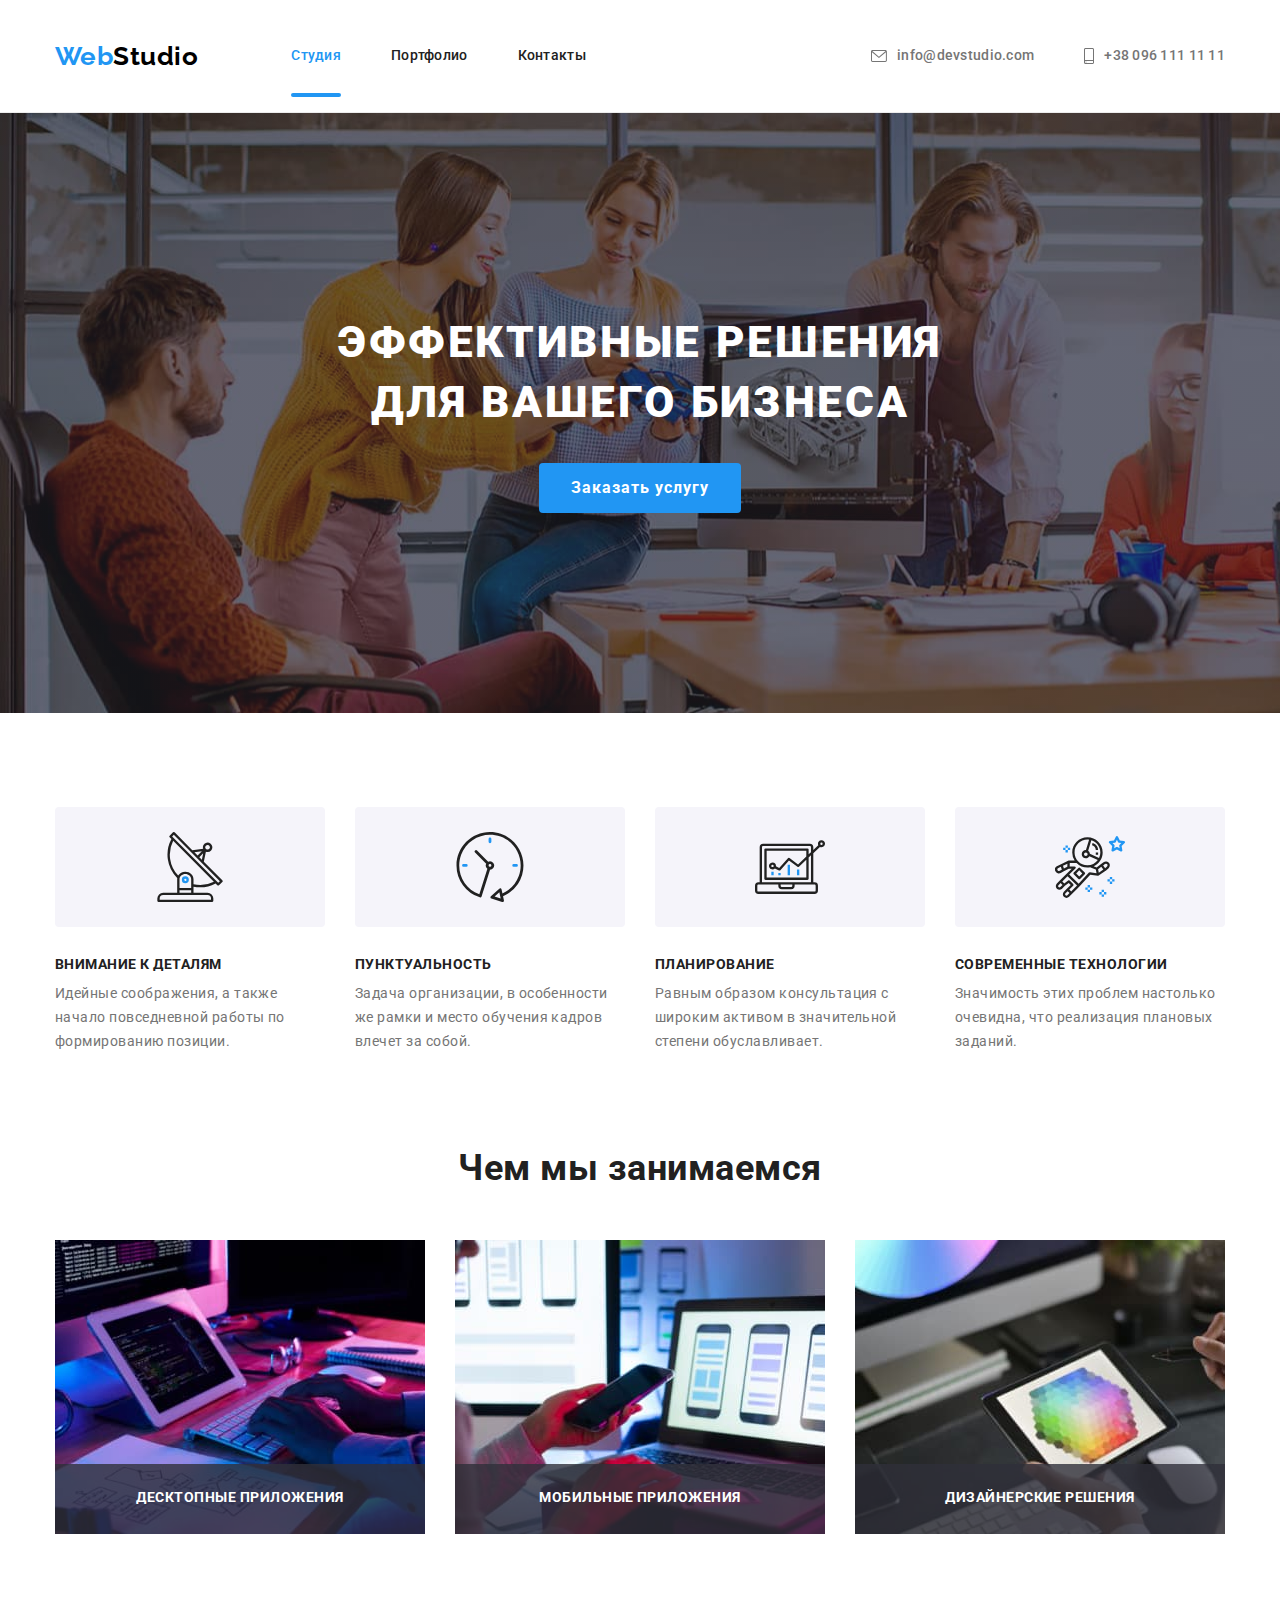
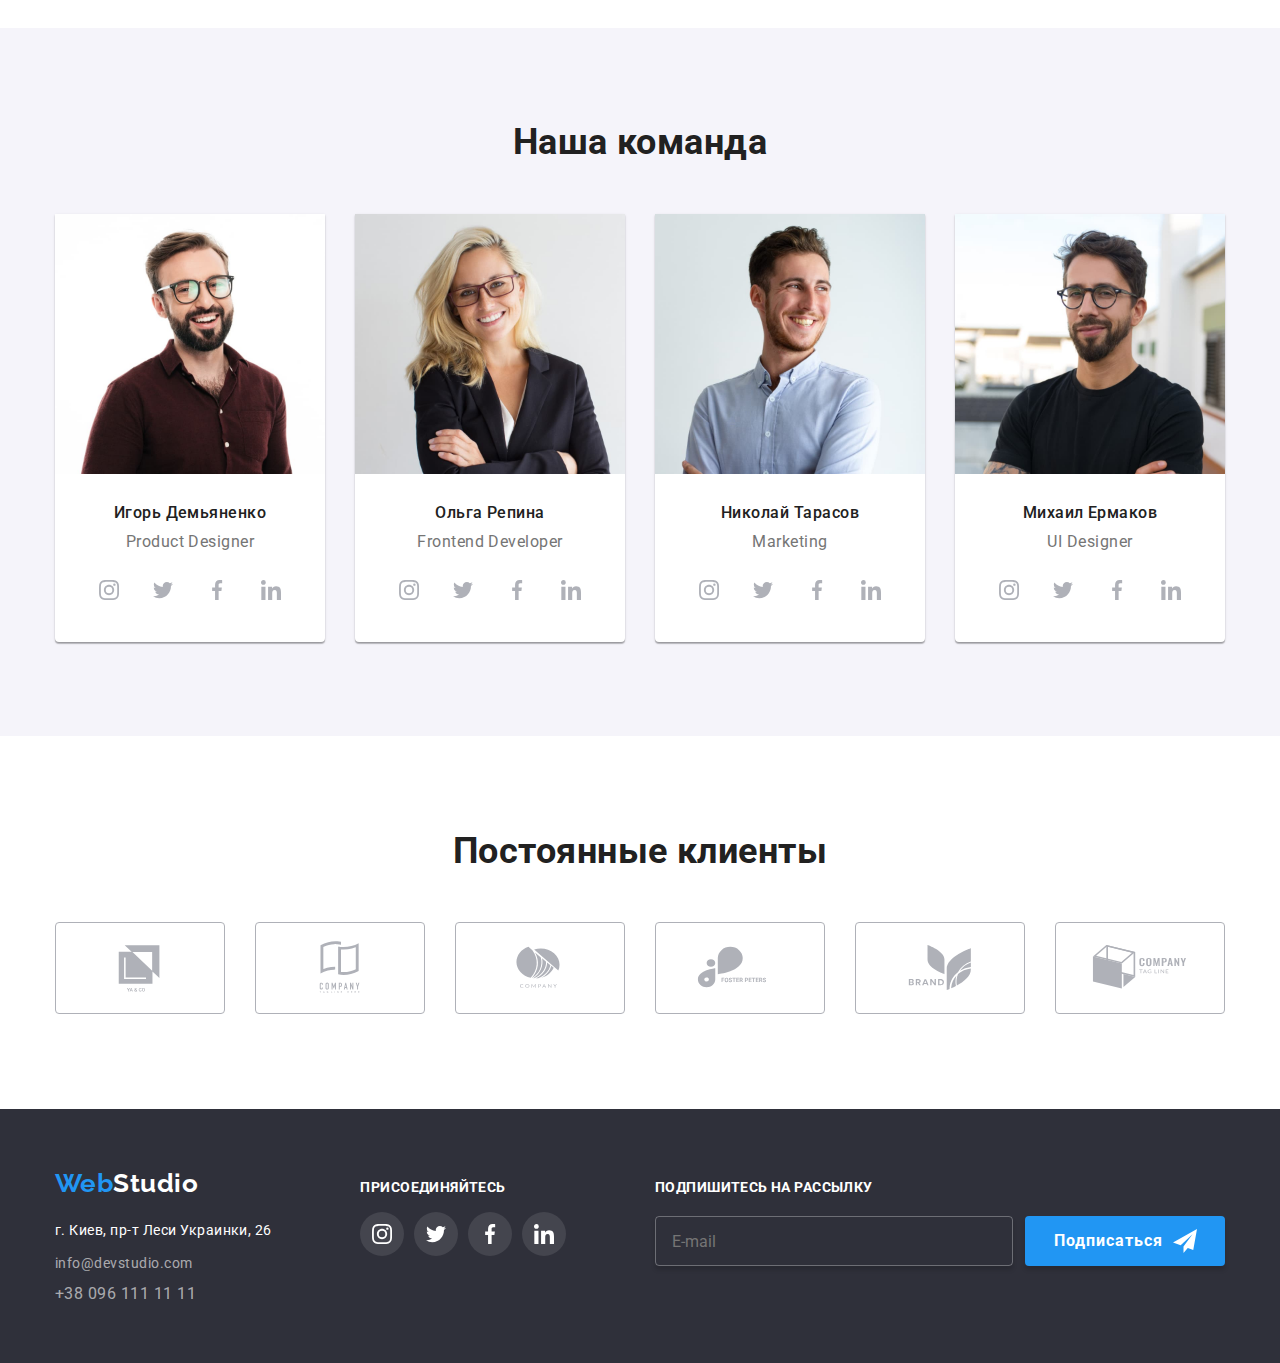
==== index.html @ c1476257 "offers and works" ====
<!DOCTYPE html>
<html lang="en">

<head>
    <meta charset="UTF-8" />
    <meta http-equiv="X-UA-Compatible" content="IE=edge" />
    <meta name="viewport" content="width=device-width, initial-scale=1.0" />
    <link rel="preconnect" href="https://fonts.googleapis.com">
    <link rel="preconnect" href="https://fonts.gstatic.com" crossorigin>
    <link href="https://fonts.googleapis.com/css2?family=Raleway:wght@700&family=Roboto:wght@400;500;700;900&display=swap"
        rel="stylesheet">
    <link rel="stylesheet" href="https://cdnjs.cloudflare.com/ajax/libs/modern-normalize/1.1.0/modern-normalize.min.css">
    <link rel="stylesheet" href="./css/styles.css">
    <title>WebStudio</title>
</head>

<body>
    <header class="header">
        <div class="container header-container">
            <nav class="header-main__navigation">
                <a href="#" class="header-logo">
                    <span class="header-logo--color">Web</span>Studio 
                </a>
                <ul class="header-list__navigation list-header__navigation">
                    <li class="header-site__navigation"> 
                        <a class="header-site__link current-header" href="#">Студия</a>
                    </li>
                    <li class="header-site__navigation">
                        <a class="header-site__link" href="./portfolio.html">Портфолио</a>
                    </li>
                    <li class="header-site__navigation">
                        <a class="header-site__link" href="#">Контакты</a>
                    </li>
                </ul>
            </nav>
                <ul class="header-site__navigation">
                    <li class="header-site__navigation">
                        <a class="header-site__link--navigation" href="mailto:info@devstudio.com">
                            <svg  class="header-site__icon"  width="16" height="12">
                                <use href="./images/svg-sprite/symbol-defs.svg#icon-envelope"></use>
                            </svg>
                            info@devstudio.com
                        </a>
                    </li>
                    <li class="header-site__navigation"> 
                        <a class="header-site__link--navigation" href="tel:+380961111111">
                            <svg class="header-site__icon--width" width="16" height="12">
                                <use href="./images/svg-sprite/symbol-defs.svg#icon-phone"></use>
                            </svg>
                            +38 096 111 11 11
                        </a>
                    </li>
                </ul>
        </div>
        <div class="backdrop is-hidden" data-modal>
            <div class="modal">
                <button class="backdrop-button" type="button" data-modal-close>
                    <svg width="18" height="18">
                        <use href="./images/svg-sprite/symbol-defs.svg#icon-close-black-18" ></use>
                    </svg>
                </button>
                <div class="backdrop-form">
                    <h2>Оставьте свои данные, мы вам перезвоним</h2>
                    <form>
                        <label class="backdrop-form__label">
                            Имя
                            <input class="backdrop-input" type="text" name="text" autofocus>
                            <svg class="backdrop-form__label--icon" width="18" height="18">
                                <use href="./images/svg-sprite/icon.svg#icon-name"></use>
                            </svg>
                        </label>  
                        <label class="backdrop-form__label">
                            Телефон
                            <input class="backdrop-input" type="tel" name="tel">
                            <svg class="backdrop-form__label--icon" width="18" height="18">
                                <use href="./images/svg-sprite/icon.svg#icon-tel"></use>
                            </svg>
                        </label>
                        <label class="backdrop-form__label">
                            Почта
                            <input class="backdrop-input" type="email" name="email">
                            <svg class="backdrop-form__label--icon" width="18" height="18">
                                <use href="./images/svg-sprite/icon.svg#icon-email"></use>
                            </svg>
                        </label>
                        <label class="backdrop-form__label">
                            Комментарий
                            <textarea class="backdrop-input__textarea" placeholder="Введите текст" rows="90"></textarea>
                        </label> 
                        <label class="backdrop-label__form">
                            <input class="backdrop-label__checkbox" type="checkbox" name="checkbox">
                            <span class="backdrop-icon__checkbox"></span>
                            Соглашаюсь с рассылкой и принимаю
                            <a class="backdrop-label__link" href="#">Условия договора</a>
                        </label>
                    </form>
                       <button class="backdrop-form__button" type="submit">Отправить</button>
                </div>
            </div>
        </div>
    </header>

    <!-- Блок герой -->
    <main>
        <section class="hero">
            <div class="container">
                <h1 class="hero-title" >Эффективные решения<br> для вашего бизнеса</h1>
                <div class="button-hero">
                    <button class="button-hero__modal" type="button" data-modal-open>Заказать услугу</button>
                </div>
            </div>
        </section>

        <!-- Наши предложения -->
        <section class="offers">
            <div class="container">
                <h2 class="visually-hidden">Наши предложения</h2> 
                <ul class="offers-list__title">
                    <li class="offers-list__navigation"> 
                        <div class="offers-icon__list">
                            <svg width="70" height="70">
                                <use href="./images/svg-sprite/symbol-defs.svg#icon-antenna-1"></use>
                            </svg>
                        </div>
                        <h3 class="offers-title__list">ВНИМАНИЕ К ДЕТАЛЯМ</h3> 
                        <p class="offers-list__text">
                            Идейные соображения, а также начало повседневной работы по
                            формированию позиции.
                        </p>
                    </li>
                    <li class="offers-list__navigation">
                        <div class="offers-icon__list">
                            <svg width="70" height="70">
                                <use href="./images/svg-sprite/symbol-defs.svg#icon-clock-1"></use>
                            </svg>
                        </div>
                        <h3 class="offers-title__list">ПУНКТУАЛЬНОСТЬ</h3>
                        <p class="offers-list__text">
                            Задача организации, в особенности же рамки и место обучения кадров
                            влечет за собой.
                        </p>
                    </li>
                    <li class="offers-list__navigation">
                        <div class="offers-icon__list">
                            <svg width="70" height="70">
                                <use href="./images/svg-sprite/symbol-defs.svg#icon-diagram-1"></use>
                            </svg>
                        </div>
                        <h3 class="offers-title__list">ПЛАНИРОВАНИЕ</h3>
                        <p class="offers-list__text">
                            Равным образом консультация с широким активом в значительной
                            степени обуславливает.
                        </p>
                    </li>
                    <li class="offers-list__navigation">
                        <div class="offers-icon__list">
                            <svg width="70" height="70">
                                <use href="./images/svg-sprite/symbol-defs.svg#icon-astronaut-1"></use>
                            </svg>
                        </div>
                        <h3 class="offers-title__list">СОВРЕМЕННЫЕ ТЕХНОЛОГИИ</h3>
                        <p class="offers-list__text">
                            Значимость этих проблем настолько очевидна, что реализация
                            плановых заданий.
                        </p>
                    </li>
                </ul>
            </div>
        </section>

        <!-- Блок нашей работы -->
        <section class="works">
            <div class="container">
                <h2 class="works-title">Чем мы занимаемся</h2>
                <ul class="list-works">
                    <li class="list-works__image">
                        <img src="./images/boxasq.jpg" width="370" alt="Рабочий процес 1" />
                        <div class="works-image__wrapper">
                            <h3 class="works-image__title">Десктопные приложения</h3>
                        </div>
                    </li>
                    <li class="list-works__image">
                        <img src="./images/boxbsq.jpg" width="370" alt="Рабочий процес 2" />
                        <div class="works-image__wrapper">
                            <h3 class="works-image__title">Мобильные приложения</h3>
                        </div>
                    </li>
                    <li class="list-works__image">
                        <img src="./images/boxcsq.jpg" width="370" alt="Рабочий процес 3" />
                        <div class="works-image__wrapper">
                            <h3 class="works-image__title">Дизайнерские решения</h3>
                        </div>
                    </li>
                </ul>
            </div>
        </section>

        <!-- Наша команда -->
        <section class="teams">
            <div class="container">
                    <h2 class="teams-title">Наша команда</h2>
                    <ul class="list-teams">
                        <li class="list-teams-border">
                            <img class="teams-img" src="./images/teamasq.jpg" width="270" alt="Команда 1" />
                            <div class="teams-np">
                                <h3 class="teams-name">Игорь Демьяненко</h3>
                                <p class="teams-person">Product Designer</p>
                                <ul class="team-icon">
                                    <li class="teams-list">
                                        <a class="teams-a" href="#">
                                            <svg class="icon" width="20" height="20">
                                                <use href="./images/svg-sprite/symbol-defs.svg#icon-instagram-2"></use>
                                            </svg>
                                        </a>
                                    </li>
                                    <li class="teams-list">
                                        <a class="teams-a" href="#">
                                            <svg class="icon" width="20" height="20">
                                                <use href="./images/svg-sprite/symbol-defs.svg#icon-twitter-1"></use>
                                            </svg>
                                        </a>
                                    </li>
                                    <li class="teams-list">
                                        <a class="teams-a" href="#">
                                            <svg class="icon" width="20" height="20">
                                                <use href="./images/svg-sprite/symbol-defs.svg#icon-facebook-1"></use>
                                            </svg>
                                        </a>
                                    </li>
                                    <li class="teams-list">
                                        <a class="teams-a" href="#">
                                            <svg class="icon" width="20" height="20">
                                                <use href="./images/svg-sprite/symbol-defs.svg#icon-linkedin-1"></use>
                                            </svg>
                                        </a>
                                    </li>
                                </ul>   
                            </div>
                        </li>
                        <li class="list-teams-border">
                            <img class="teams-img" src="./images/teambsq.jpg" width="270" alt="Команда 2" />
                            <div class="teams-np">
                                <h3 class="teams-name">Ольга Репина</h3>
                                <p class="teams-person">Frontend Developer</p>
                                <ul class="team-icon">
                                    <li class="teams-list">
                                        <a class="teams-a" href="#">
                                            <svg class="icon" width="20" height="20">
                                                <use href="./images/svg-sprite/symbol-defs.svg#icon-instagram-2"></use>
                                            </svg>
                                        </a>
                                    </li>
                                    <li class="teams-list">
                                        <a class="teams-a" href="#">
                                            <svg class="icon" width="20" height="20">
                                                <use href="./images/svg-sprite/symbol-defs.svg#icon-twitter-1"></use>
                                            </svg>
                                        </a>
                                    </li>
                                    <li class="teams-list">
                                        <a class="teams-a" href="#">
                                            <svg class="icon" width="20" height="20">
                                                <use href="./images/svg-sprite/symbol-defs.svg#icon-facebook-1"></use>
                                            </svg>
                                        </a>
                                    </li>
                                    <li class="teams-list">
                                        <a class="teams-a" href="#">
                                            <svg class="icon" width="20" height="20">
                                                <use href="./images/svg-sprite/symbol-defs.svg#icon-linkedin-1"></use>
                                            </svg>
                                        </a>
                                    </li>
                                </ul>
                            </div>
                        </li>
                        <li class="list-teams-border"> 
                            <img class="teams-img" src="./images/teamcsq.jpg" width="270" alt="Команда 3" />
                            <div class="teams-np">
                                <h3 class="teams-name">Николай Тарасов</h3>
                                <p class="teams-person">Marketing</p>
                                <ul class="team-icon">
                                    <li class="teams-list">
                                        <a class="teams-a" href="#">
                                            <svg class="icon" width="20" height="20">
                                                <use href="./images/svg-sprite/symbol-defs.svg#icon-instagram-2"></use>
                                            </svg>
                                        </a>
                                    </li>
                                    <li class="teams-list">
                                        <a class="teams-a" href="#">
                                            <svg class="icon" width="20" height="20">
                                                <use href="./images/svg-sprite/symbol-defs.svg#icon-twitter-1"></use>
                                            </svg>
                                        </a>
                                    </li>
                                    <li class="teams-list">
                                        <a class="teams-a" href="#">
                                            <svg class="icon" width="20" height="20">
                                                <use href="./images/svg-sprite/symbol-defs.svg#icon-facebook-1"></use>
                                            </svg>
                                        </a>
                                    </li>
                                    <li class="teams-list">
                                        <a class="teams-a" href="#">
                                            <svg class="icon" width="20" height="20">
                                                <use href="./images/svg-sprite/symbol-defs.svg#icon-linkedin-1"></use>
                                            </svg>
                                        </a>
                                    </li>
                                </ul>
                            </div>
                        </li>
                        <li class="list-teams-border">
                            <img class="teams-img" src="./images/teamdsq.jpg" width="270" alt="Команда 4" />
                            <div class="teams-np">
                                <h3 class="teams-name">Михаил Ермаков</h3>
                                <p class="teams-person">UI Designer</p>
                                <ul class="team-icon">
                                    <li class="teams-list">
                                        <a class="teams-a" href="#">
                                            <svg class="icon" width="20" height="20">
                                                <use href="./images/svg-sprite/symbol-defs.svg#icon-instagram-2"></use>
                                            </svg>
                                        </a>
                                    </li>
                                    <li class="teams-list">
                                        <a class="teams-a" href="#">
                                            <svg class="icon" width="20" height="20">
                                                <use href="./images/svg-sprite/symbol-defs.svg#icon-twitter-1"></use>
                                            </svg>
                                        </a>
                                    </li>
                                    <li class="teams-list">
                                        <a class="teams-a" href="#">
                                            <svg class="icon" width="20" height="20">
                                                <use href="./images/svg-sprite/symbol-defs.svg#icon-facebook-1"></use>
                                            </svg>
                                        </a>
                                    </li>
                                    <li class="teams-list">
                                        <a class="teams-a" href="#">
                                            <svg class="icon" width="20" height="20">
                                                <use href="./images/svg-sprite/symbol-defs.svg#icon-linkedin-1"></use>
                                            </svg>
                                        </a>
                                    </li>
                                </ul>
                            </div>
                        </li>
                    </ul>
            </div>
        </section>
        
        <!-- Постоянные клиенты -->
        <section class="customers">
            <div class="container">
                <h2 class="customers-title">Постоянные клиенты</h2>
                <ul class="customers-title-list">
                    <li class="customers-list">
                        <a class="customers-a" href="#">
                            <svg class="customers-list-a" width="106" height="60">
                                <use href="./images/svg-sprite/symbol-defs.svg#icon-Client-1"></use>
                            </svg>
                        </a>
                    </li>
                    <li class="customers-list">
                        <a class="customers-a" href="#">
                            <svg class="customers-list-a" width="106" height="60">
                                <use href="./images/svg-sprite/symbol-defs.svg#icon-Client-2"></use>
                            </svg>
                        </a>
                    </li>
                    <li class="customers-list">
                        <a class="customers-a" href="#">
                            <svg class="customers-list-a" width="106" height="60">
                                <use href="./images/svg-sprite/symbol-defs.svg#icon-Client-3"></use>
                            </svg>
                        </a>
                    </li>
                    <li class="customers-list">
                        <a class="customers-a" href="#">
                            <svg class="customers-list-a" width="106" height="60">
                                <use href="./images/svg-sprite/symbol-defs.svg#icon-Client-4"></use>
                            </svg>
                        </a>
                    </li>
                    <li class="customers-list">
                        <a class="customers-a" href="#">
                            <svg class="customers-list-a" width="106" height="60">
                                <use href="./images/svg-sprite/symbol-defs.svg#icon-Client-5"></use>
                            </svg>
                        </a>
                    </li>
                    <li class="customers-list">
                        <a class="customers-a" href="#">
                            <svg class="customers-list-a" width="106" height="60">
                                <use href="./images/svg-sprite/symbol-defs.svg#icon-Client-6"></use>
                            </svg>
                        </a>
                    </li>
                </ul>
            </div>
        </section>
    </main>

    <!-- Подвал -->
    <footer class="footer">
        <div class="container footer-list">
            <div>
                <a class="logo-footer" href="#">
                    <span class="footer-logo--color">Web</span><span class="logo-color-second">Studio</span>
                </a>
                <address class="footer-address">
                    <p class="footer-nav">г. Киев, пр-т Леси Украинки, 26</p>
                    <ul class="list-footer">
                        <li class="footer-nav">
                            <a class="footer-nav-i" href="mailto:info@devstudio.com">info@devstudio.com</a>
                        </li>
                        <li>
                            <a class="footer-nav-i" href="tel:+380961111111">+38 096 111 11 11</a>
                        </li>
                    </ul>
                </address>
            </div>
            <div class="footer-icon">
                <h2>присоединяйтесь</h2>
                <ul class="team-icon">
                    <li class="teams-list">
                        <a class="teams-a teams-icon" href="#">
                            <svg class="icon-svg" width="20" height="20">
                                <use href="./images/svg-sprite/symbol-defs.svg#icon-instagram-2"></use>
                            </svg>
                        </a>
                    </li>
                    <li class="teams-list">
                        <a class="teams-a teams-icon" href="#">
                            <svg class="icon-svg" width="20" height="20">
                                <use href="./images/svg-sprite/symbol-defs.svg#icon-twitter-1"></use>
                            </svg>
                        </a>
                    </li>
                    <li class="teams-list">
                        <a class="teams-a teams-icon" href="#">
                            <svg class="icon-svg" width="20" height="20">
                                <use href="./images/svg-sprite/symbol-defs.svg#icon-facebook-1"></use>
                            </svg>
                        </a>
                    </li>
                    <li class="teams-list">
                        <a class="teams-a teams-icon" href="#">
                            <svg class="icon-svg" width="20" height="20">
                                <use href="./images/svg-sprite/symbol-defs.svg#icon-linkedin-1"></use>
                            </svg>
                        </a>
                    </li>
                </ul>
            </div>
            <div class="footer-nav-mail">
                <h2>Подпишитесь на рассылку</h2>
                <div class="footer-nav-list">
                        <form class="footer-form">
                            <label for="mail"></label>
                            <input class="footer-input" type="email" name="mail-footer" id="mail" placeholder="E-mail" autocomplete="on">
                        </form>
                        <button class="footer-nav-button" type="submit">Подписаться
                            <svg class="footer-svg" width="24" height="24">
                                <use href="./images/svg-sprite/symbol-defs.svg#icon-icon-send"></use>
                            </svg>
                        </button>
                </div>
            </div>
        </div>
    </footer>
    <script src="./js/modal.js"></script>
</body>
</html>
---- css/styles.css ----
/* Цвет основного текста #212121 */
/* Вторичный цвет #757575 */

/* Белый #FFFFFF */
/* Акцент #2196F3 */

/* Вторичный цвет фона #E5E5E5 */

:root {
  --primary-white-color: #ffffff;
  --primary-text-color: #212121;
  --title-text-color: #000000;
  --class-offers-works: #e5e5e5;
  --accent-color: #2196f3;
  --section-hero: #2f303a;
  --section-teams-button: #f5f4fa;
}

body {
  background-color: var(--primary-white-color);
  color: var(--primary-text-color);
  font-family: Roboto, sans-serif;
  letter-spacing: 0.03em;
}

.container {
  margin-left: auto;
  margin-right: auto;
  width: 1200px;
  padding: 0 15px;
}

.visually-hidden {
  position: absolute;
  width: 1px;
  height: 1px;
  margin: -1px;
  border: 0;
  padding: 0;

  white-space: nowrap;
  clip-path: inset(100%);
  clip: rect(0 0 0 0);
  overflow: hidden;
}

img {
  display: block;
}

/* Header */

.backdrop {
  z-index: 888;
  position: fixed;
  top: 0;
  left: 0;
  width: 100%;
  height: 100%;
  background-color: rgba(0, 0, 0, 0.2);
  opacity: 1;
  visibility: visible;
  transition: opacity 250ms cubic-bezier(0.4, 0, 0.2, 1),
    visibility 250ms cubic-bezier(0.4, 0, 0.2, 1);
}

.backdrop-form > h2 {
  margin: 0 0 12px 0;
  font-size: 20px;
  text-align: center;
}

label {
  display: block;
}

.backdrop-form__label {
  position: relative;
  display: flex;
  flex-direction: column;
  font-size: 12px;
  line-height: 1.16;
  letter-spacing: 0.01em;
  color: #757575;
}

.backdrop-form__label--icon {
  position: absolute;
  top: 55%;
  left: 12px;
  transform: translateY(-55%);
}
.backdrop-form__label:last-child {
  margin-bottom: 20px;
}

.backdrop-input {
  width: 448px;
  height: 40px;
  border: 1px solid rgba(33, 33, 33, 0.2);
  border-radius: 4px;
  margin-top: 4px;
  margin-bottom: 10px;
  padding-left: 42px;

  transition: border 250ms cubic-bezier(0.4, 0, 0.2, 1);
}

.backdrop-input__textarea {
  resize: none;
  font-size: 14px;
  line-height: 1.14px;
  letter-spacing: 0.01em;
  color: #757575;
  padding: 12px 16px;
  border: 1px solid rgba(33, 33, 33, 0.2);
  border-radius: 4px;
  margin-top: 4px;
}

.backdrop-input:focus {
  outline: none;
  border: 1px solid var(--accent-color);
  cursor: pointer;

  transition: border 250ms cubic-bezier(0.4, 0, 0.2, 1);
}

.backdrop-input:focus + .backdrop-form__label--icon {
  fill: var(--accent-color);
}

.backdrop-input__textarea:focus {
  outline: none;
  border: 1px solid var(--accent-color);
  cursor: pointer;
}

.backdrop-form {
  display: flex;
  flex-direction: column;
  align-items: center;
}

.backdrop-label__form {
  font-size: 14px;
  line-height: 1.71;
  color: #757575;
  margin-top: 20px;
  margin-bottom: 30px;

  display: flex;
  align-items: center;
  justify-content: center;
}

.backdrop-label__link {
  margin-left: 6px;
  color: var(--accent-color);
}

.backdrop-label__checkbox {
  -webkit-appearance: none;
  -moz-appearance: none;
  appearance: none;
  position: absolute;
}

.backdrop-icon__checkbox {
  display: inline-block;
  border: 2px solid #212121;
  border-radius: 2px;
  display: inline-block;
  width: 16px;
  height: 15px;
  margin-right: 8px;

  transition: border 250ms cubic-bezier(0.4, 0, 0.2, 1);
}

.backdrop-label__checkbox:checked + .backdrop-icon__checkbox {
  background-color: var(--accent-color);
  background-image: url("../images/svg-sprite/icon-check.svg");
  background-size: contain;
  border-color: var(--accent-color);
  background-origin: border-box;
}

.backdrop-form__button {
  width: 200px;
  height: 50px;
  background-color: #2196f3;
  border-radius: 4px;
  border: none;
  color: var(--primary-white-color);
  margin-bottom: 40px;
  padding: 10px 55px;
  cursor: pointer;
}

.backdrop-form__button:hover,
.backdrop-form__button:focus {
  background-color: #188ce8;
  outline: none;
}

.backdrop.is-hidden {
  visibility: hidden;
  opacity: 0;
  pointer-events: none;
}

.backdrop.is-hidden .modal {
  transform: translate(-50%, -50%) scale(0.9);
}

.modal {
  position: absolute;
  top: 50%;
  left: 50%;

  padding: 40px 40px 0 40px;
  background-color: #ffffff;

  box-shadow: 0px 1px 3px rgba(0, 0, 0, 0.12), 0px 1px 1px rgba(0, 0, 0, 0.14),
    0px 2px 1px rgba(0, 0, 0, 0.2);
  border-radius: 4px;

  transform: translate(-50%, -50%) scale(1);
  transition: transform 250ms cubic-bezier(0.4, 0, 0.2, 1);
}

.backdrop-button {
  position: absolute;
  top: 0;
  right: 0;
  margin: 8px 8px 0 0;
  padding: 6px;
  border: 1px solid rgba(0, 0, 0, 0.1);
  border-radius: 50%;
  background-color: var(--primary-white-color);
  display: flex;
  justify-content: center;
  align-items: center;
  cursor: pointer;
  width: 30px;
  height: 30px;
}

.backdrop-button:hover {
  fill: var(--accent-color);
}

.header,
.header-portfolio {
  border-bottom-width: 1px;
  border-bottom-style: solid;
  border-bottom-color: #ececec;
}

/* Logo */
.header-logo {
  color: var(--title-text-color);
  font-family: Raleway, sans-serif;
  text-decoration: none;

  font-weight: 700;
  font-size: 26px;
  line-height: 1.19;
  display: flex;
}

.header-logo--color,
.footer-logo--color {
  color: var(--accent-color);
  font-size: 26px;
}

.header-site__navigation {
  position: relative;
  margin-right: 50px;
}

.header-site__navigation:last-child {
  margin-right: 0;
}

.header-main__navigation {
  display: flex;
  align-items: center;
}

.header-site__navigation {
  color: var(--title-text-color);

  font-weight: 500;
  font-size: 14px;
  line-height: 1.14;
  letter-spacing: 0.02em;

  list-style: none;
  padding: 0;
  margin-top: 0;
  margin-bottom: 0;
}

.header-site__navigation .header-site__link:hover,
.header-site__navigation .header-site__link:focus,
.header-site__navigation .header-site__link.current-header {
  color: var(--accent-color);
}

.header-site__link {
  transition: color 250ms cubic-bezier(0.4, 0, 0.2, 1);
}
.header-site__link--navigation {
  transition: color 250ms cubic-bezier(0.4, 0, 0.2, 1);
}

.current-header::after {
  content: "";
  position: absolute;
  display: block;
  width: 100%;
  height: 4px;
  background-color: var(--accent-color);
  left: 0;
  bottom: 0;
  border-radius: 2px;
  bottom: -1px;
}

.header-site__link {
  text-decoration: none;
  color: var(--primary-text-color);

  display: block;
  padding-top: 32px;
  padding-bottom: 32px;
}

.header-site__navigation a:hover,
.header-site__navigation a:focus {
  color: var(--accent-color);
}

.header-site__navigation .header-site__link--navigation {
  text-decoration: none;
  color: #757575;
}

.header-site__navigation .list-header__navigation {
  list-style: none;
  padding-top: 50px;
  padding-bottom: 94px;
}

.button-hero__modal {
  margin-top: 0px;

  min-width: 200px;
  box-sizing: border-box;
  padding: 10px 32px;
  border-radius: 4px;
  text-align: center;

  background-color: #2196f3;
  color: #ffffff;
  cursor: pointer;

  font-weight: 700;
  font-size: 16px;
  line-height: 1.87;
  letter-spacing: 0.06em;

  border: none;

  transition: background-color 250ms cubic-bezier(0.4, 0, 0.2, 1);
}

.button-hero__modal:hover,
.button-hero__modal:focus {
  background-color: #188ce8;
}

/* .button {
  transition: background-color 250ms cubic-bezier(0.4, 0, 0.2, 1);
} */

.button-portfolio-first {
  min-width: 73px;
  padding: 6px 22px;
  border-radius: 4px;
  text-align: center;

  background-color: var(--accent-color);
  color: var(--primary-white-color);
  cursor: pointer;
  letter-spacing: 0.03em;

  border: none;
  box-shadow: 0px 1px 1px rgba(0, 0, 0, 0.12), 0px 4px 4px rgba(0, 0, 0, 0.06),
    1px 4px 6px rgba(0, 0, 0, 0.16);
}
.button-portfolio {
  min-width: 128px;
  padding: 6px 22px;
  border-radius: 4px;
  text-align: center;

  background-color: var(--section-teams-button);
  cursor: pointer;
  letter-spacing: 0.03em;

  border: none;
}

.button-portfolio:hover,
.button-portfolio:focus {
  background-color: var(--accent-color);
  color: #ffffff;
  box-shadow: 0px 1px 1px rgba(0, 0, 0, 0.12), 0px 4px 4px rgba(0, 0, 0, 0.06),
    1px 4px 6px rgba(0, 0, 0, 0.16);
}

.hero {
  padding-top: 200px;
  padding-bottom: 200px;

  background-color: var(--section-hero);
  color: var(--primary-white-color);
  text-align: center;
}

.hero {
  max-width: 1600px;
  margin-right: auto;
  margin-left: auto;
  background-size: cover;
  background-image: linear-gradient(
      to right,
      rgba(47, 48, 58, 0.4),
      rgba(47, 48, 58, 0.4)
    ),
    url("../images/hero-img.jpg");
}

.hero-title {
  margin-top: 0px;
  margin-bottom: 30px;

  font-weight: 900;
  font-size: 44px;
  line-height: 1.36;
  letter-spacing: 0.06em;
  text-transform: uppercase;
}

.hero > h1 {
  color: var(--primary-white-color);
}

/* Наши предложения */

.offers-title__list {
  font-weight: 700;
  font-size: 14px;
  line-height: 1.14;
  text-transform: uppercase;
  margin-top: 0;
  margin-bottom: 0;
}

.offers-list__text {
  margin-top: 10px;
  margin-bottom: 0px;

  color: #757575;

  font-weight: 400;
  font-size: 14px;
  line-height: 1.71;
}

.offers-list__navigation {
  margin-right: 30px;
  width: 270px;
}

.offers-list__navigation:last-child {
  margin-right: 0;
}

.offers-icon__list {
  display: flex;
  justify-content: center;
  align-items: center;
  background-color: #f5f4fa;
  height: 120px;
  border-radius: 4px;
  margin-bottom: 30px;
}

.offers-list__title {
  display: flex;
  align-items: center;
  margin: 0;
  padding: 0;
  list-style: none;
}
.offers {
  margin-bottom: 0;
  padding: 94px 0;
}

.offers,
.works {
  background-color: var(--primary-white-color);
}

/* Блок нашей работы */

.works {
  margin-top: 0;
  padding-bottom: 94px;
}

.works-title {
  margin-bottom: 50px;

  margin-top: 0;

  font-weight: 700;
  font-size: 36px;
  line-height: 1.16;
  text-align: center;
}

/* Наша команда */

.teams-title,
.customers-title {
  margin-top: 0px;

  margin-bottom: 50px;

  font-weight: 700;
  font-size: 36px;
  line-height: 1.16;
  text-align: center;
}

.teams {
  margin-top: 0px;
  margin-bottom: 1px;
  background-color: var(--section-teams-button);

  padding-top: 94px;
  padding-bottom: 94px;
}

.teams-name {
  font-weight: 500;
  font-size: 16px;
  line-height: 1.18;
  margin-top: 0;
  margin-bottom: 10px;
}
.teams-name,
.teams-person {
  text-align: center;
}

.teams-person {
  margin-top: 0;
  margin-bottom: 0;

  color: #757575;

  font-weight: 400;
  font-size: 16px;
  line-height: 1.18;
}

.offers > h2,
.works > h2,
.teams > h2 {
  font-weight: 700;
  font-size: 36px;
  line-height: 1.16;
  text-align: center;
}

/* Customers */

.customers {
  margin-top: 0px;
  margin-bottom: 1px;
  padding-top: 94px;
  padding-bottom: 94px;
}

.customers-title-list {
  display: flex;
  align-items: center;
  list-style: none;

  margin: 0;
  padding: 0;
}

.customers-list {
  margin: 0 30px 0 0;
  width: 170px;
  height: 92px;
}

.customers-a {
  border: 1px solid #afb1b8;
  border-radius: 4px;
}

.customers-a:hover,
.customers-a:focus {
  border: 1px solid var(--accent-color);
}

.customers-a:hover,
.customers-a:focus,
.customers-list-a:hover,
.customers-list-a:focus {
  fill: var(--accent-color);
}

.customers-list:last-child {
  margin-right: 0;
}

.customers-list-div {
  margin: 0;
  padding: 0;
}

.customers-list-img {
  margin: 0;
}

/* Футер */

.footer {
  background-color: var(--section-hero);
  padding-top: 60px;
  padding-bottom: 60px;
}

.footer-address {
  margin-top: 20px;
}

.footer-nav {
  margin: 0 0 9px 0;

  color: var(--primary-white-color);

  font-style: normal;
  font-weight: 400;
  font-size: 14px;
  line-height: 1.71;
}

.footer-nav-i {
  display: inline-block;

  color: rgba(255, 255, 255, 0.6);
  text-decoration: none;

  font-style: normal;
}
.list-works,
.list-teams {
  list-style: none;
  padding: 0;
  margin: 0;

  display: flex;
}

.list-works__image,
.list-teams-border {
  margin-right: 30px;
}

.list-works__image:last-child {
  margin-right: 0;
}

.list-works__image {
  position: relative;
}

.works-image__wrapper {
  position: absolute;
  width: 100%;
  height: 70px;
  bottom: 0;
  background-color: rgba(47, 48, 58, 0.8);
}
.works-image__title {
  color: var(--primary-white-color);
  font-weight: 700;
  font-size: 14px;
  line-height: 0.87;
  text-align: center;
  text-transform: uppercase;
  margin: 0;
  padding: 27px 0;
}

.list-teams-border {
  background-color: #ffffff;
  width: 270px;

  box-shadow: 0px 1px 3px rgba(0, 0, 0, 0.12), 0px 1px 1px rgba(0, 0, 0, 0.14),
    0px 2px 1px rgba(0, 0, 0, 0.2);
  border-radius: 0px 0px 4px 4px;
}

.list-teams-border:last-child {
  margin-right: 0;
}

.teams-np {
  padding: 30px 10px;
}

.list-footer {
  list-style: none;
  padding-left: 0;
  margin: 0;
}

.logo-footer {
  display: flex;
  align-items: center;

  font-family: Raleway, sans-serif;
  font-weight: 700;
  text-decoration: none;
}

.logo-color-second {
  color: #ffffff;
  font-size: 26px;
}

.list-header__navigation .footer-nav {
  color: rgba(255, 255, 255, 0.6);
}

.list-buttom {
  margin-right: 8px;
}
.list-buttom:last-child {
  margin-right: 0;
}

.button-portfolio {
  transition: background-color 250ms cubic-bezier(0.4, 0, 0.2, 1),
    color 250ms cubic-bezier(0.4, 0, 0.2, 1),
    box-shadow 250ms cubic-bezier(0.4, 0, 0.2, 1);
}

/* Страница portfolio */

.list-project {
  margin: 0;

  color: #757575;

  font-weight: 400;
  font-size: 16px;
  line-height: 1.87;
}

.header-site__navigation {
  display: flex;
  align-items: center;

  text-decoration: none;
  margin-left: auto;
}

.header-site__link--navigation {
  display: flex;
  align-items: center;
}

.list-link-hp {
  padding: 20px 24px 17px;

  border-right: 1px solid #eeeeee;
  border-bottom: 1px solid #eeeeee;
  border-left: 1px solid #eeeeee;
}

.list-name {
  margin: 0 0 4px 0;
  color: #4e4c4c;
}

.list-header__navigation {
  display: flex;
  justify-content: center;

  list-style: none;
  padding-left: 0;
  margin-left: 93px;
}

.list-hero {
  display: flex;
  justify-content: center;

  list-style: none;
  padding-left: 0;
  margin: 0 0 50px 0;
}

.header,
.header-portfolio,
.header-container {
  display: flex;
}

.list-link-img {
  display: block;
}

.ist-link-hp {
  padding: 20px 0;
}

.hero-portfolio {
  padding-top: 94px;
  padding-bottom: 94px;
}

.list-header__navigation.link-li {
  display: flex;
  flex-wrap: wrap;
  margin: 0;
}

.list-link {
  display: inline-block;
  text-decoration: none;
  transition: box-shadow 250ms cubic-bezier(0.4, 0, 0.2, 1);
}

.product-link {
  position: relative;
  overflow: hidden;
}

.list-link-div {
  position: absolute;
  top: 0;
  left: 0;
  width: 100%;
  height: 100%;
  background-color: rgba(33, 150, 243, 0.9);
  padding: 63px 24px;
  transition: transform 250ms cubic-bezier(0.4, 0, 0.2, 1);
  transform: translateY(100%);
}

.list-link:hover .list-link-div {
  transform: translateY(0);
}

.product-paragraph {
  font-size: 18px;
  line-height: 1.55;
  letter-spacing: 0.03em;
  color: var(--primary-white-color);
}

.list-link-li {
  margin-right: 30px;
  margin-bottom: 30px;
  width: 370px;
  background-color: var(--primary-white-color);
}

.list-link:hover,
.list-link:focus {
  box-shadow: 0px 1px 1px rgba(0, 0, 0, 0.12), 0px 4px 4px rgba(0, 0, 0, 0.06),
    1px 4px 6px rgba(0, 0, 0, 0.16);
}

.list-link:hover,
.list-link:focus {
  border-right: 0;
  border-bottom: 0;
  border-left: 0;
}

.list-link-li:nth-child(3n) {
  margin-right: 0;
}

.list-link-li:nth-last-child(-n + 3) {
  margin-bottom: 0;
}

.header-site__icon {
  width: 16px;
  height: 12px;
  margin-right: 10px;
  fill: currentColor;
}

.header-site__icon--width {
  width: 10px;
  height: 16px;
  margin-right: 10px;
  fill: currentColor;
}

.header-site__link--navigation:hover,
.header-site__link--navigation:focus {
  fill: var(--accent-color);
}

.teams-a {
  width: 44px;
  height: 44px;
  border-radius: 50%;
  display: flex;
  justify-content: center;
  align-items: center;
  fill: #afb1b8;
}

.teams-a:hover,
.teams-a:focus {
  background-color: var(--accent-color);
  fill: var(--primary-white-color);
}

.teams-a {
  transition: background-color 250ms cubic-bezier(0.4, 0, 0.2, 1);
}

.icon {
  transition: fill 250ms cubic-bezier(0.4, 0, 0.2, 1);
}

.teams-list {
  margin-right: 10px;
}

.teams-list:last-child {
  margin-right: 0;
}

.team-icon {
  display: flex;
  justify-content: center;
  align-items: center;
  list-style: none;
  margin: 16px 0 0 0;
  padding: 0;
}

.customers-a {
  width: 100%;
  height: 100%;
  display: flex;
  justify-content: center;
  align-items: center;
}

.customers-list-a {
  transition: fill 250ms cubic-bezier(0.4, 0, 0.2, 1);
}

.customers-a {
  transition: border 250ms cubic-bezier(0.4, 0, 0.2, 1);
}

.customers-a {
  fill: #afb1b8;
}

.footer-list {
  display: flex;
  align-items: baseline;
  flex-direction: row;
  justify-content: space-between;
}

.footer-icon > h2 {
  font-weight: 700;
  font-size: 14px;
  line-height: 1.14;
  letter-spacing: 0.03em;
  margin: 0;
  padding: 0;
  text-transform: uppercase;
  color: var(--primary-white-color);
}

.teams-icon {
  background-color: rgba(255, 255, 255, 0.1);
}

.icon-svg {
  fill: var(--primary-white-color);
}

.footer-nav-mail > h2 {
  font-weight: 700;
  font-size: 14px;
  line-height: 1.14;
  letter-spacing: 0.03em;
  margin: 0;
  padding: 0;
  text-transform: uppercase;
  color: var(--primary-white-color);
}

.footer-nav-list {
  display: flex;
  justify-content: center;
  list-style: none;
  margin: 20px 0 0 0;
  padding: 0;
}

.footer-form {
  margin-right: 12px;
}

.footer-input {
  border: 1px solid rgba(255, 255, 255, 0.3);
  box-shadow: 0px 4px 4px rgba(0, 0, 0, 0.15);
  border-radius: 4px;

  font-size: 16px;
  line-height: 1.25;

  color: rgba(255, 255, 255, 0.6);
  background-color: inherit;

  padding: 15px 0 13px 16px;

  width: 358px;
  outline: none;
}

.footer-nav-button {
  background-color: var(--accent-color);
  box-shadow: 0px 4px 4px rgba(0, 0, 0, 0.15);
  border-radius: 4px;
  border: none;
  color: var(--primary-white-color);

  padding: 0 0 0 29px;
  cursor: pointer;
  font-weight: 700;
  font-size: 16px;
  line-height: 1.87;
  letter-spacing: 0.06em;

  display: flex;
  align-items: center;

  width: 200px;
}

.footer-nav-button:hover,
.footer-nav-button:focus {
  background-color: #188ce8;
}

.footer-svg {
  fill: var(--primary-white-color);
  margin: 13px 28px 13px 10px;
}
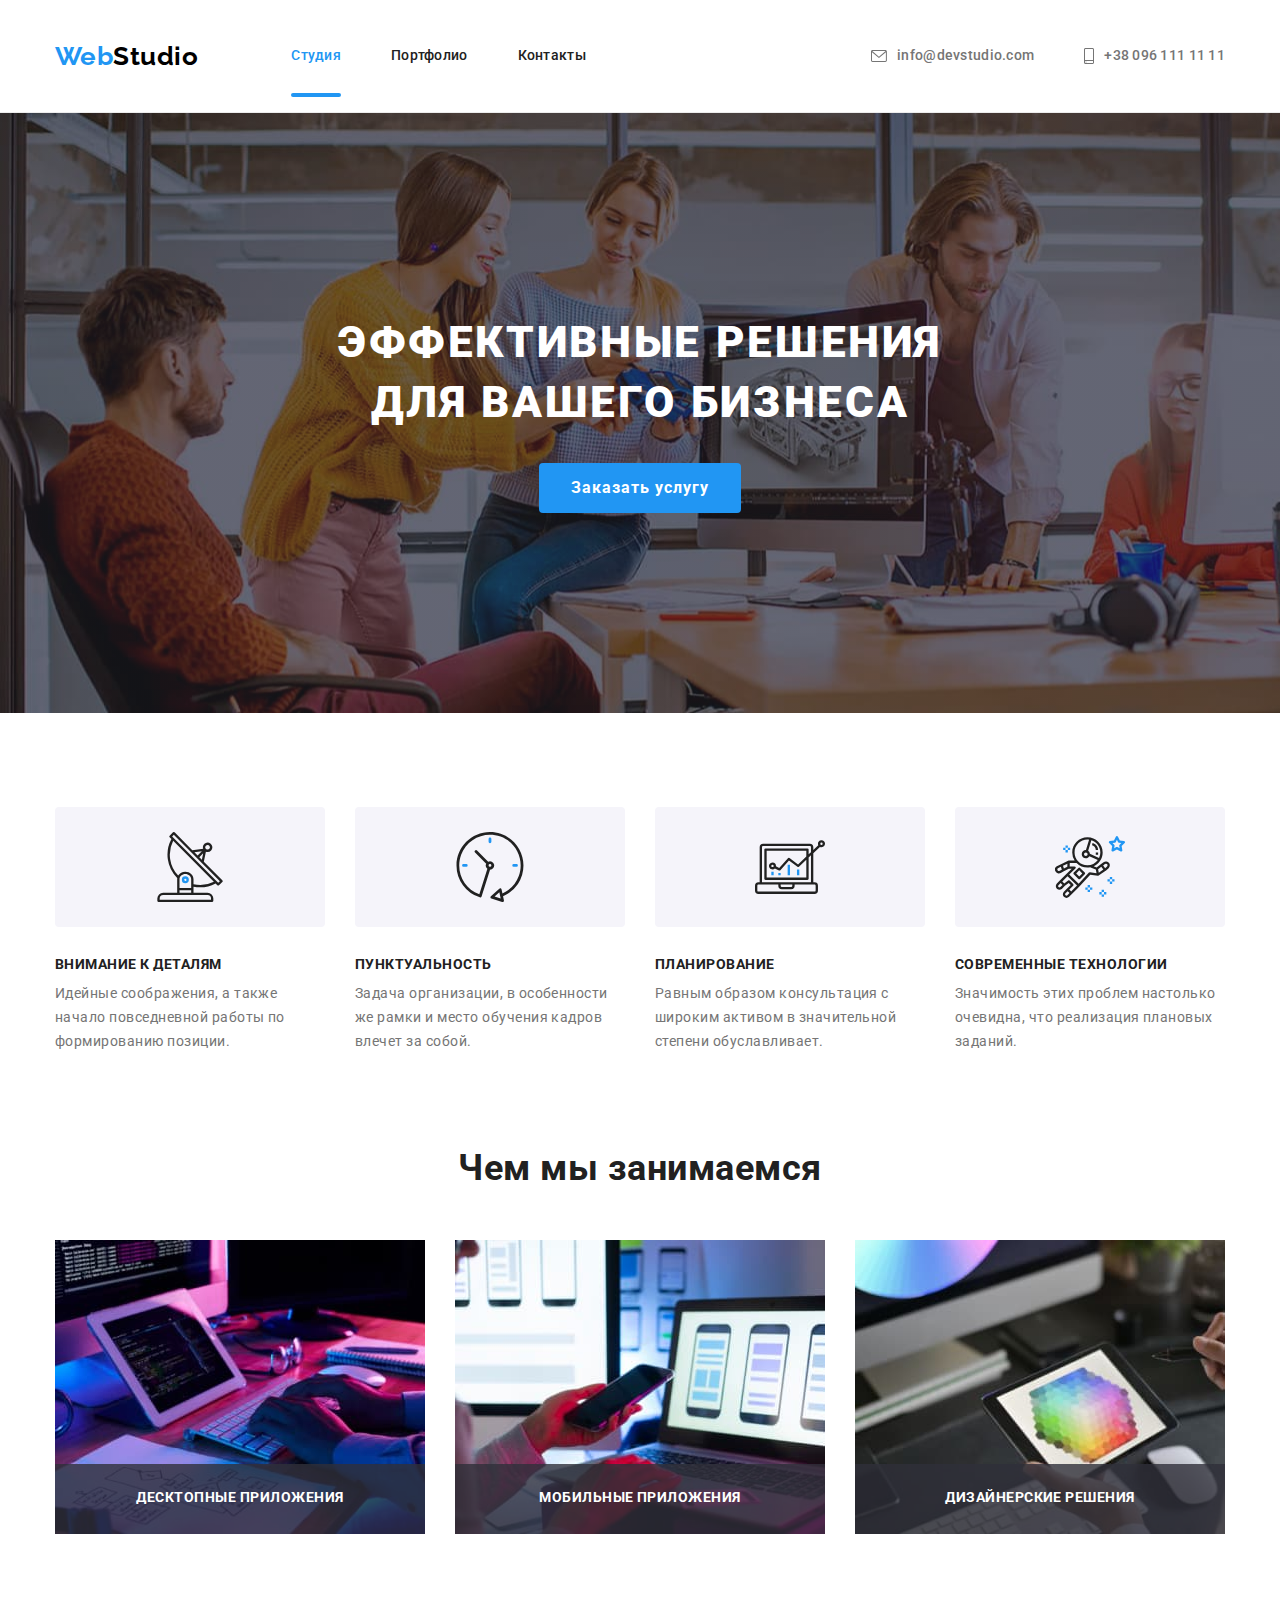
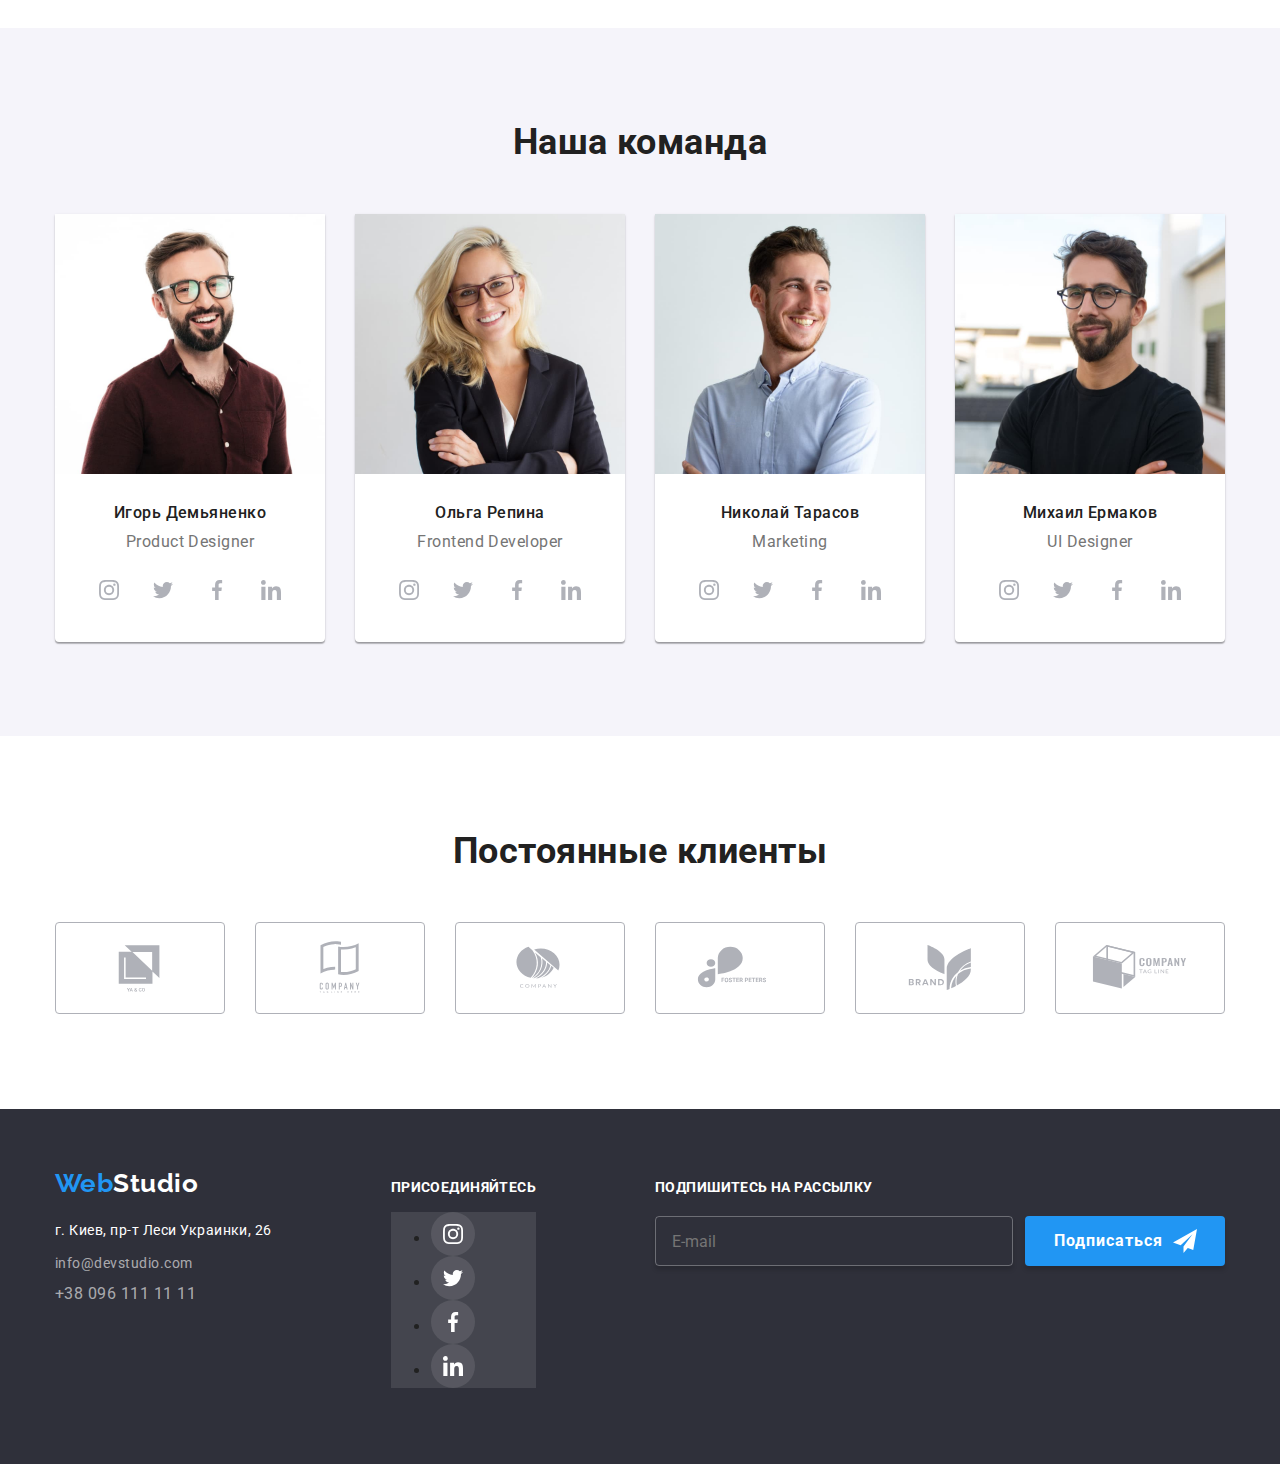
==== commit a1bafb68: "teams" ====
--- a/index.html
+++ b/index.html
@@ -200,36 +200,36 @@
             <div class="container">
                     <h2 class="teams-title">Наша команда</h2>
                     <ul class="list-teams">
-                        <li class="list-teams-border">
-                            <img class="teams-img" src="./images/teamasq.jpg" width="270" alt="Команда 1" />
-                            <div class="teams-np">
+                        <li class="list-teams__border">
+                            <img src="./images/teamasq.jpg" width="270" alt="Команда 1" />
+                            <div class="teams-wrapper">
                                 <h3 class="teams-name">Игорь Демьяненко</h3>
                                 <p class="teams-person">Product Designer</p>
-                                <ul class="team-icon">
-                                    <li class="teams-list">
-                                        <a class="teams-a" href="#">
-                                            <svg class="icon" width="20" height="20">
+                                <ul class="teams-link__list">
+                                    <li class="teams-list">
+                                        <a class="teams-link" href="#">
+                                            <svg class="teams-icon" width="20" height="20">
                                                 <use href="./images/svg-sprite/symbol-defs.svg#icon-instagram-2"></use>
                                             </svg>
                                         </a>
                                     </li>
                                     <li class="teams-list">
-                                        <a class="teams-a" href="#">
-                                            <svg class="icon" width="20" height="20">
+                                        <a class="teams-link" href="#">
+                                            <svg class="teams-icon" width="20" height="20">
                                                 <use href="./images/svg-sprite/symbol-defs.svg#icon-twitter-1"></use>
                                             </svg>
                                         </a>
                                     </li>
                                     <li class="teams-list">
-                                        <a class="teams-a" href="#">
-                                            <svg class="icon" width="20" height="20">
+                                        <a class="teams-link" href="#">
+                                            <svg class="teams-icon" width="20" height="20">
                                                 <use href="./images/svg-sprite/symbol-defs.svg#icon-facebook-1"></use>
                                             </svg>
                                         </a>
                                     </li>
                                     <li class="teams-list">
-                                        <a class="teams-a" href="#">
-                                            <svg class="icon" width="20" height="20">
+                                        <a class="teams-link" href="#">
+                                            <svg class="teams-icon" width="20" height="20">
                                                 <use href="./images/svg-sprite/symbol-defs.svg#icon-linkedin-1"></use>
                                             </svg>
                                         </a>
@@ -237,36 +237,36 @@
                                 </ul>   
                             </div>
                         </li>
-                        <li class="list-teams-border">
-                            <img class="teams-img" src="./images/teambsq.jpg" width="270" alt="Команда 2" />
-                            <div class="teams-np">
+                        <li class="list-teams__border">
+                            <img src="./images/teambsq.jpg" width="270" alt="Команда 2" />
+                            <div class="teams-wrapper">
                                 <h3 class="teams-name">Ольга Репина</h3>
                                 <p class="teams-person">Frontend Developer</p>
-                                <ul class="team-icon">
-                                    <li class="teams-list">
-                                        <a class="teams-a" href="#">
-                                            <svg class="icon" width="20" height="20">
+                                <ul class="teams-link__list">
+                                    <li class="teams-list">
+                                        <a class="teams-link" href="#">
+                                            <svg class="teams-icon" width="20" height="20">
                                                 <use href="./images/svg-sprite/symbol-defs.svg#icon-instagram-2"></use>
                                             </svg>
                                         </a>
                                     </li>
                                     <li class="teams-list">
-                                        <a class="teams-a" href="#">
-                                            <svg class="icon" width="20" height="20">
+                                        <a class="teams-link" href="#">
+                                            <svg class="teams-icon" width="20" height="20">
                                                 <use href="./images/svg-sprite/symbol-defs.svg#icon-twitter-1"></use>
                                             </svg>
                                         </a>
                                     </li>
                                     <li class="teams-list">
-                                        <a class="teams-a" href="#">
-                                            <svg class="icon" width="20" height="20">
+                                        <a class="teams-link" href="#">
+                                            <svg class="teams-icon" width="20" height="20">
                                                 <use href="./images/svg-sprite/symbol-defs.svg#icon-facebook-1"></use>
                                             </svg>
                                         </a>
                                     </li>
                                     <li class="teams-list">
-                                        <a class="teams-a" href="#">
-                                            <svg class="icon" width="20" height="20">
+                                        <a class="teams-link" href="#">
+                                            <svg class="teams-icon" width="20" height="20">
                                                 <use href="./images/svg-sprite/symbol-defs.svg#icon-linkedin-1"></use>
                                             </svg>
                                         </a>
@@ -274,36 +274,36 @@
                                 </ul>
                             </div>
                         </li>
-                        <li class="list-teams-border"> 
-                            <img class="teams-img" src="./images/teamcsq.jpg" width="270" alt="Команда 3" />
-                            <div class="teams-np">
+                        <li class="list-teams__border"> 
+                            <img src="./images/teamcsq.jpg" width="270" alt="Команда 3" />
+                            <div class="teams-wrapper">
                                 <h3 class="teams-name">Николай Тарасов</h3>
                                 <p class="teams-person">Marketing</p>
-                                <ul class="team-icon">
-                                    <li class="teams-list">
-                                        <a class="teams-a" href="#">
-                                            <svg class="icon" width="20" height="20">
+                                <ul class="teams-link__list">
+                                    <li class="teams-list">
+                                        <a class="teams-link" href="#">
+                                            <svg class="teams-icon" width="20" height="20">
                                                 <use href="./images/svg-sprite/symbol-defs.svg#icon-instagram-2"></use>
                                             </svg>
                                         </a>
                                     </li>
                                     <li class="teams-list">
-                                        <a class="teams-a" href="#">
-                                            <svg class="icon" width="20" height="20">
+                                        <a class="teams-link" href="#">
+                                            <svg class="teams-icon" width="20" height="20">
                                                 <use href="./images/svg-sprite/symbol-defs.svg#icon-twitter-1"></use>
                                             </svg>
                                         </a>
                                     </li>
                                     <li class="teams-list">
-                                        <a class="teams-a" href="#">
-                                            <svg class="icon" width="20" height="20">
+                                        <a class="teams-link" href="#">
+                                            <svg class="teams-icon" width="20" height="20">
                                                 <use href="./images/svg-sprite/symbol-defs.svg#icon-facebook-1"></use>
                                             </svg>
                                         </a>
                                     </li>
                                     <li class="teams-list">
-                                        <a class="teams-a" href="#">
-                                            <svg class="icon" width="20" height="20">
+                                        <a class="teams-link" href="#">
+                                            <svg class="teams-icon" width="20" height="20">
                                                 <use href="./images/svg-sprite/symbol-defs.svg#icon-linkedin-1"></use>
                                             </svg>
                                         </a>
@@ -311,36 +311,36 @@
                                 </ul>
                             </div>
                         </li>
-                        <li class="list-teams-border">
-                            <img class="teams-img" src="./images/teamdsq.jpg" width="270" alt="Команда 4" />
-                            <div class="teams-np">
+                        <li class="list-teams__border">
+                            <img src="./images/teamdsq.jpg" width="270" alt="Команда 4" />
+                            <div class="teams-wrapper">
                                 <h3 class="teams-name">Михаил Ермаков</h3>
                                 <p class="teams-person">UI Designer</p>
-                                <ul class="team-icon">
-                                    <li class="teams-list">
-                                        <a class="teams-a" href="#">
-                                            <svg class="icon" width="20" height="20">
+                                <ul class="teams-link__list">
+                                    <li class="teams-list">
+                                        <a class="teams-link" href="#">
+                                            <svg class="teams-icon" width="20" height="20">
                                                 <use href="./images/svg-sprite/symbol-defs.svg#icon-instagram-2"></use>
                                             </svg>
                                         </a>
                                     </li>
                                     <li class="teams-list">
-                                        <a class="teams-a" href="#">
-                                            <svg class="icon" width="20" height="20">
+                                        <a class="teams-link" href="#">
+                                            <svg class="teams-icon" width="20" height="20">
                                                 <use href="./images/svg-sprite/symbol-defs.svg#icon-twitter-1"></use>
                                             </svg>
                                         </a>
                                     </li>
                                     <li class="teams-list">
-                                        <a class="teams-a" href="#">
-                                            <svg class="icon" width="20" height="20">
+                                        <a class="teams-link" href="#">
+                                            <svg class="teams-icon" width="20" height="20">
                                                 <use href="./images/svg-sprite/symbol-defs.svg#icon-facebook-1"></use>
                                             </svg>
                                         </a>
                                     </li>
                                     <li class="teams-list">
-                                        <a class="teams-a" href="#">
-                                            <svg class="icon" width="20" height="20">
+                                        <a class="teams-link" href="#">
+                                            <svg class="teams-icon" width="20" height="20">
                                                 <use href="./images/svg-sprite/symbol-defs.svg#icon-linkedin-1"></use>
                                             </svg>
                                         </a>
@@ -425,30 +425,30 @@
             </div>
             <div class="footer-icon">
                 <h2>присоединяйтесь</h2>
-                <ul class="team-icon">
+                <ul class="teams-icon">
                     <li class="teams-list">
-                        <a class="teams-a teams-icon" href="#">
+                        <a class="teams-link teams-icon" href="#">
                             <svg class="icon-svg" width="20" height="20">
                                 <use href="./images/svg-sprite/symbol-defs.svg#icon-instagram-2"></use>
                             </svg>
                         </a>
                     </li>
                     <li class="teams-list">
-                        <a class="teams-a teams-icon" href="#">
+                        <a class="teams-link teams-icon" href="#">
                             <svg class="icon-svg" width="20" height="20">
                                 <use href="./images/svg-sprite/symbol-defs.svg#icon-twitter-1"></use>
                             </svg>
                         </a>
                     </li>
                     <li class="teams-list">
-                        <a class="teams-a teams-icon" href="#">
+                        <a class="teams-link teams-icon" href="#">
                             <svg class="icon-svg" width="20" height="20">
                                 <use href="./images/svg-sprite/symbol-defs.svg#icon-facebook-1"></use>
                             </svg>
                         </a>
                     </li>
                     <li class="teams-list">
-                        <a class="teams-a teams-icon" href="#">
+                        <a class="teams-link teams-icon" href="#">
                             <svg class="icon-svg" width="20" height="20">
                                 <use href="./images/svg-sprite/symbol-defs.svg#icon-linkedin-1"></use>
                             </svg>
--- a/css/styles.css
+++ b/css/styles.css
@@ -686,7 +686,7 @@
 }
 
 .list-works__image,
-.list-teams-border {
+.list-teams__border {
   margin-right: 30px;
 }
 
@@ -716,7 +716,7 @@
   padding: 27px 0;
 }
 
-.list-teams-border {
+.list-teams__border {
   background-color: #ffffff;
   width: 270px;
 
@@ -725,11 +725,11 @@
   border-radius: 0px 0px 4px 4px;
 }
 
-.list-teams-border:last-child {
+.list-teams__border:last-child {
   margin-right: 0;
 }
 
-.teams-np {
+.teams-wrapper {
   padding: 30px 10px;
 }
 
@@ -932,7 +932,7 @@
   fill: var(--accent-color);
 }
 
-.teams-a {
+.teams-link {
   width: 44px;
   height: 44px;
   border-radius: 50%;
@@ -940,22 +940,15 @@
   justify-content: center;
   align-items: center;
   fill: #afb1b8;
-}
-
-.teams-a:hover,
-.teams-a:focus {
+  transition: background-color 250ms cubic-bezier(0.4, 0, 0.2, 1);
+}
+
+.teams-link:hover,
+.teams-link:focus {
   background-color: var(--accent-color);
   fill: var(--primary-white-color);
 }
 
-.teams-a {
-  transition: background-color 250ms cubic-bezier(0.4, 0, 0.2, 1);
-}
-
-.icon {
-  transition: fill 250ms cubic-bezier(0.4, 0, 0.2, 1);
-}
-
 .teams-list {
   margin-right: 10px;
 }
@@ -964,13 +957,18 @@
   margin-right: 0;
 }
 
-.team-icon {
+.teams-link__list {
   display: flex;
   justify-content: center;
   align-items: center;
   list-style: none;
   margin: 16px 0 0 0;
   padding: 0;
+}
+
+.teams-icon {
+  background-color: rgba(255, 255, 255, 0.1);
+  transition: fill 250ms cubic-bezier(0.4, 0, 0.2, 1);
 }
 
 .customers-a {
@@ -1011,10 +1009,6 @@
   color: var(--primary-white-color);
 }
 
-.teams-icon {
-  background-color: rgba(255, 255, 255, 0.1);
-}
-
 .icon-svg {
   fill: var(--primary-white-color);
 }
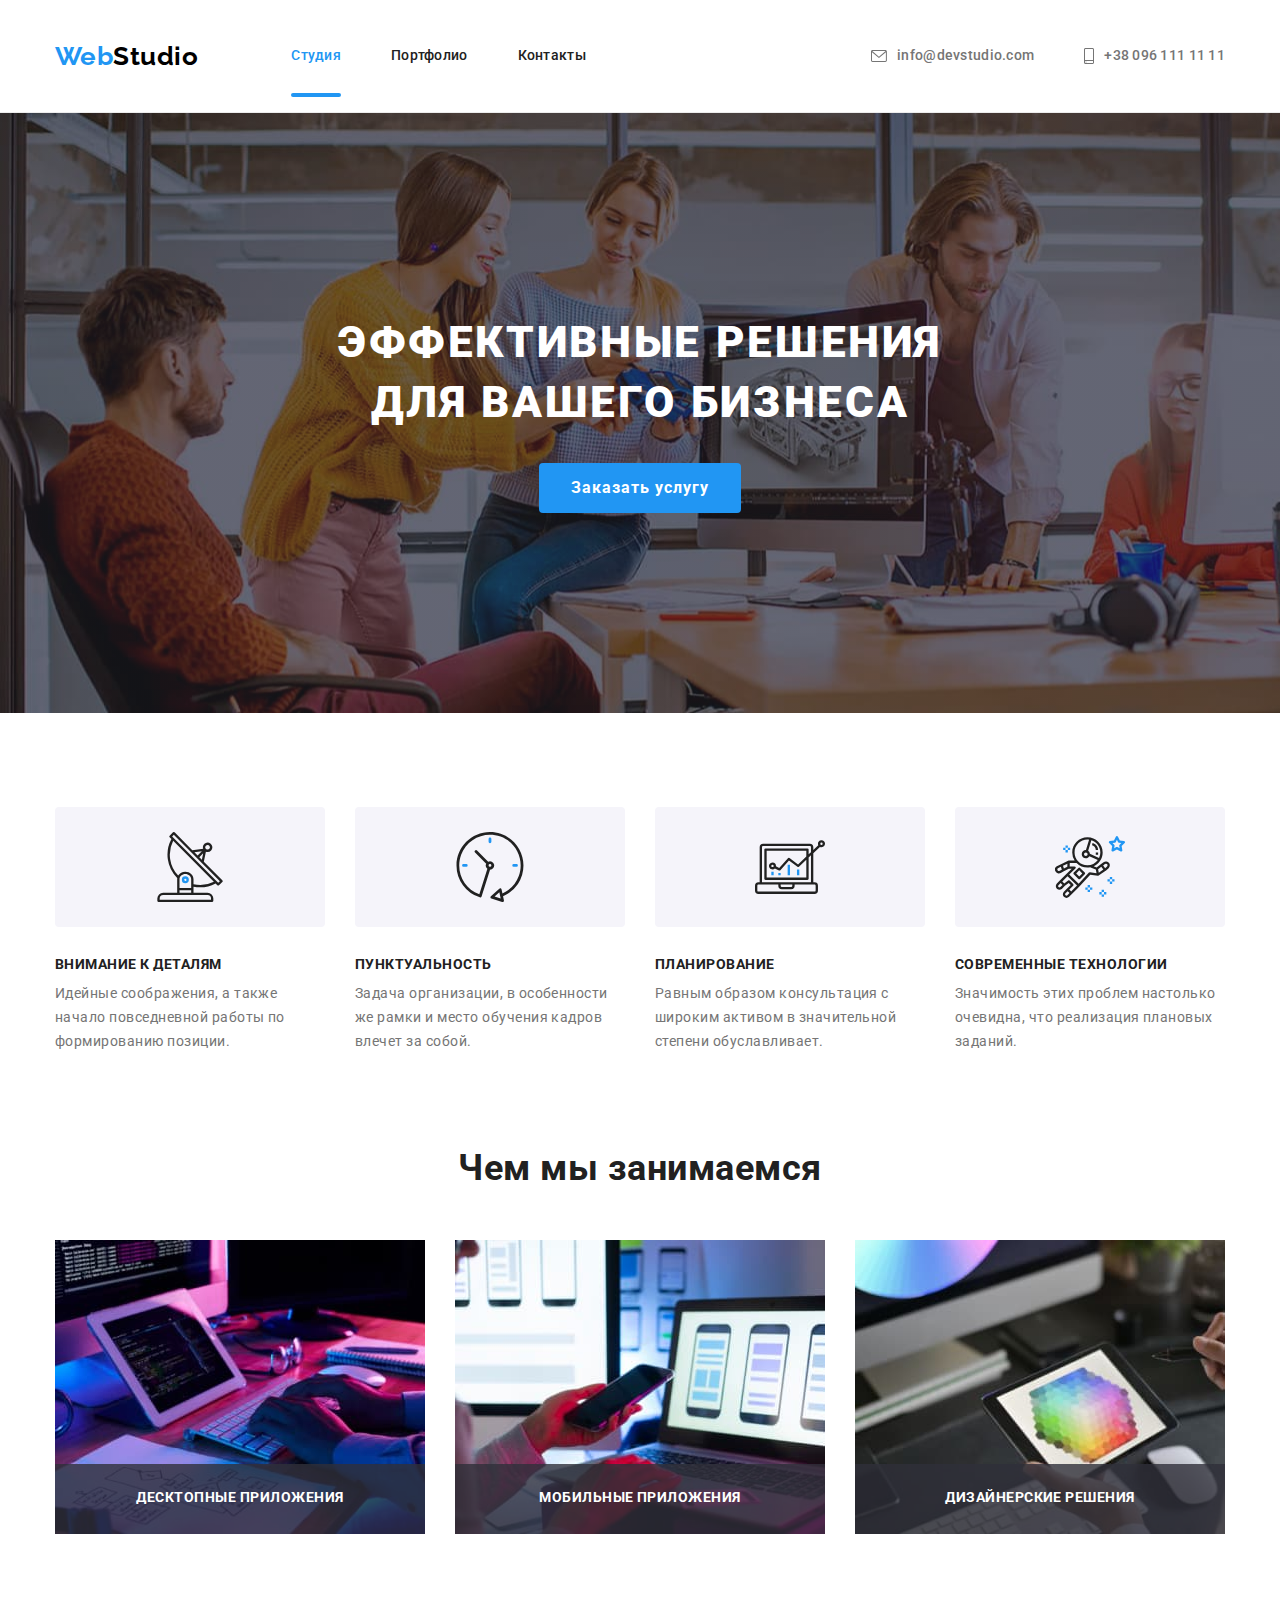
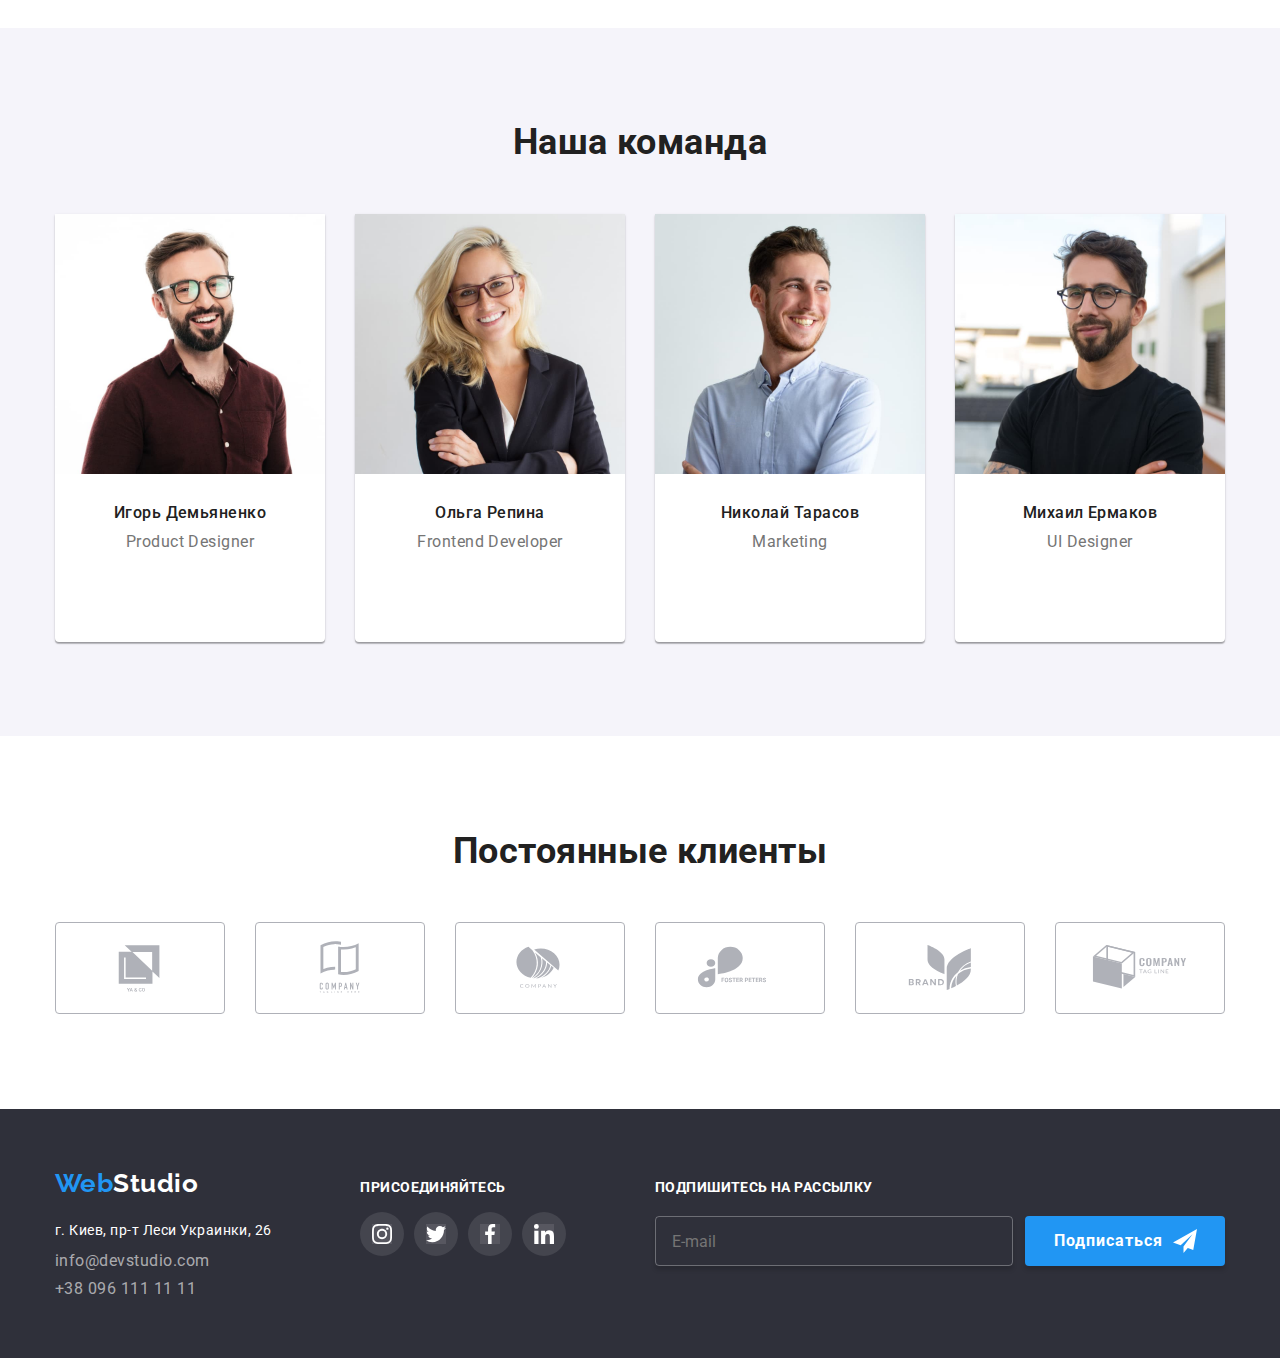
==== commit 7e08747f: "footer" ====
--- a/index.html
+++ b/index.html
@@ -356,45 +356,45 @@
         <section class="customers">
             <div class="container">
                 <h2 class="customers-title">Постоянные клиенты</h2>
-                <ul class="customers-title-list">
-                    <li class="customers-list">
-                        <a class="customers-a" href="#">
-                            <svg class="customers-list-a" width="106" height="60">
+                <ul class="customers-link__list">
+                    <li class="customers-list">
+                        <a class="customers-link" href="#">
+                            <svg class="customers-list__icon" width="106" height="60">
                                 <use href="./images/svg-sprite/symbol-defs.svg#icon-Client-1"></use>
                             </svg>
                         </a>
                     </li>
                     <li class="customers-list">
-                        <a class="customers-a" href="#">
-                            <svg class="customers-list-a" width="106" height="60">
+                        <a class="customers-link" href="#">
+                            <svg class="customers-list__icon" width="106" height="60">
                                 <use href="./images/svg-sprite/symbol-defs.svg#icon-Client-2"></use>
                             </svg>
                         </a>
                     </li>
                     <li class="customers-list">
-                        <a class="customers-a" href="#">
-                            <svg class="customers-list-a" width="106" height="60">
+                        <a class="customers-link" href="#">
+                            <svg class="customers-list__icon" width="106" height="60">
                                 <use href="./images/svg-sprite/symbol-defs.svg#icon-Client-3"></use>
                             </svg>
                         </a>
                     </li>
                     <li class="customers-list">
-                        <a class="customers-a" href="#">
-                            <svg class="customers-list-a" width="106" height="60">
+                        <a class="customers-link" href="#">
+                            <svg class="customers-list__icon" width="106" height="60">
                                 <use href="./images/svg-sprite/symbol-defs.svg#icon-Client-4"></use>
                             </svg>
                         </a>
                     </li>
                     <li class="customers-list">
-                        <a class="customers-a" href="#">
-                            <svg class="customers-list-a" width="106" height="60">
+                        <a class="customers-link" href="#">
+                            <svg class="customers-list__icon" width="106" height="60">
                                 <use href="./images/svg-sprite/symbol-defs.svg#icon-Client-5"></use>
                             </svg>
                         </a>
                     </li>
                     <li class="customers-list">
-                        <a class="customers-a" href="#">
-                            <svg class="customers-list-a" width="106" height="60">
+                        <a class="customers-link" href="#">
+                            <svg class="customers-list__icon" width="106" height="60">
                                 <use href="./images/svg-sprite/symbol-defs.svg#icon-Client-6"></use>
                             </svg>
                         </a>
@@ -408,63 +408,63 @@
     <footer class="footer">
         <div class="container footer-list">
             <div>
-                <a class="logo-footer" href="#">
-                    <span class="footer-logo--color">Web</span><span class="logo-color-second">Studio</span>
+                <a class="footer-logo" href="#">
+                    <span class="footer-logo--color">Web</span><span class="logo-footer--color">Studio</span>
                 </a>
                 <address class="footer-address">
-                    <p class="footer-nav">г. Киев, пр-т Леси Украинки, 26</p>
-                    <ul class="list-footer">
-                        <li class="footer-nav">
-                            <a class="footer-nav-i" href="mailto:info@devstudio.com">info@devstudio.com</a>
+                    <p class="footer-text">г. Киев, пр-т Леси Украинки, 26</p>
+                    <ul class="text-footer">
+                        <li class="footer-navigation">
+                            <a class="footer-navigation__link" href="mailto:info@devstudio.com">info@devstudio.com</a>
                         </li>
                         <li>
-                            <a class="footer-nav-i" href="tel:+380961111111">+38 096 111 11 11</a>
+                            <a class="footer-navigation__link" href="tel:+380961111111">+38 096 111 11 11</a>
                         </li>
                     </ul>
                 </address>
             </div>
-            <div class="footer-icon">
+            <div class="footer-wrapper">
                 <h2>присоединяйтесь</h2>
-                <ul class="teams-icon">
-                    <li class="teams-list">
+                <ul class="teams-link__list">
+                    <li class="teams-footer__link">
                         <a class="teams-link teams-icon" href="#">
-                            <svg class="icon-svg" width="20" height="20">
+                            <svg class="teams-icon" width="20" height="20">
                                 <use href="./images/svg-sprite/symbol-defs.svg#icon-instagram-2"></use>
                             </svg>
                         </a>
                     </li>
-                    <li class="teams-list">
+                    <li class="teams-footer__link">
                         <a class="teams-link teams-icon" href="#">
-                            <svg class="icon-svg" width="20" height="20">
+                            <svg class="teams-icon" width="20" height="20">
                                 <use href="./images/svg-sprite/symbol-defs.svg#icon-twitter-1"></use>
                             </svg>
                         </a>
                     </li>
-                    <li class="teams-list">
+                    <li class="teams-footer__link">
                         <a class="teams-link teams-icon" href="#">
-                            <svg class="icon-svg" width="20" height="20">
+                            <svg class="teams-icon" width="20" height="20">
                                 <use href="./images/svg-sprite/symbol-defs.svg#icon-facebook-1"></use>
                             </svg>
                         </a>
                     </li>
-                    <li class="teams-list">
+                    <li class="teams-footer__link">
                         <a class="teams-link teams-icon" href="#">
-                            <svg class="icon-svg" width="20" height="20">
+                            <svg class="teams-icon" width="20" height="20">
                                 <use href="./images/svg-sprite/symbol-defs.svg#icon-linkedin-1"></use>
                             </svg>
                         </a>
                     </li>
                 </ul>
             </div>
-            <div class="footer-nav-mail">
+            <div class="footer-section__wrapper">
                 <h2>Подпишитесь на рассылку</h2>
-                <div class="footer-nav-list">
+                <div class="footer-section__list">
                         <form class="footer-form">
                             <label for="mail"></label>
                             <input class="footer-input" type="email" name="mail-footer" id="mail" placeholder="E-mail" autocomplete="on">
                         </form>
-                        <button class="footer-nav-button" type="submit">Подписаться
-                            <svg class="footer-svg" width="24" height="24">
+                        <button class="footer-button" type="submit">Подписаться
+                            <svg class="footer-icon" width="24" height="24">
                                 <use href="./images/svg-sprite/symbol-defs.svg#icon-icon-send"></use>
                             </svg>
                         </button>
--- a/css/styles.css
+++ b/css/styles.css
@@ -600,7 +600,7 @@
   padding-bottom: 94px;
 }
 
-.customers-title-list {
+.customers-link__list {
   display: flex;
   align-items: center;
   list-style: none;
@@ -615,20 +615,20 @@
   height: 92px;
 }
 
-.customers-a {
+.customers-link {
   border: 1px solid #afb1b8;
   border-radius: 4px;
 }
 
-.customers-a:hover,
-.customers-a:focus {
+.customers-link:hover,
+.customers-link:focus {
   border: 1px solid var(--accent-color);
 }
 
-.customers-a:hover,
-.customers-a:focus,
-.customers-list-a:hover,
-.customers-list-a:focus {
+.customers-link:hover,
+.customers-link:focus,
+.customers-list__icon:hover,
+.customers-list__icon:focus {
   fill: var(--accent-color);
 }
 
@@ -657,7 +657,7 @@
   margin-top: 20px;
 }
 
-.footer-nav {
+.footer-text {
   margin: 0 0 9px 0;
 
   color: var(--primary-white-color);
@@ -668,7 +668,11 @@
   line-height: 1.71;
 }
 
-.footer-nav-i {
+.footer-navigation {
+  margin-bottom: 9px;
+}
+
+.footer-navigation__link {
   display: inline-block;
 
   color: rgba(255, 255, 255, 0.6);
@@ -733,13 +737,13 @@
   padding: 30px 10px;
 }
 
-.list-footer {
+.text-footer {
   list-style: none;
   padding-left: 0;
   margin: 0;
 }
 
-.logo-footer {
+.footer-logo {
   display: flex;
   align-items: center;
 
@@ -748,12 +752,12 @@
   text-decoration: none;
 }
 
-.logo-color-second {
+.logo-footer--color {
   color: #ffffff;
   font-size: 26px;
 }
 
-.list-header__navigation .footer-nav {
+.list-header__navigation .footer-text {
   color: rgba(255, 255, 255, 0.6);
 }
 
@@ -949,11 +953,11 @@
   fill: var(--primary-white-color);
 }
 
-.teams-list {
+.teams-footer__link {
   margin-right: 10px;
 }
 
-.teams-list:last-child {
+.teams-footer__link:last-child {
   margin-right: 0;
 }
 
@@ -967,28 +971,23 @@
 }
 
 .teams-icon {
+  fill: var(--primary-white-color);
   background-color: rgba(255, 255, 255, 0.1);
-  transition: fill 250ms cubic-bezier(0.4, 0, 0.2, 1);
-}
-
-.customers-a {
+  /* transition: fill 250ms cubic-bezier(0.4, 0, 0.2, 1); */
+}
+
+.customers-link {
   width: 100%;
   height: 100%;
   display: flex;
   justify-content: center;
   align-items: center;
-}
-
-.customers-list-a {
+  transition: border 250ms cubic-bezier(0.4, 0, 0.2, 1);
+  fill: #afb1b8;
+}
+
+.customers-list__icon {
   transition: fill 250ms cubic-bezier(0.4, 0, 0.2, 1);
-}
-
-.customers-a {
-  transition: border 250ms cubic-bezier(0.4, 0, 0.2, 1);
-}
-
-.customers-a {
-  fill: #afb1b8;
 }
 
 .footer-list {
@@ -998,7 +997,7 @@
   justify-content: space-between;
 }
 
-.footer-icon > h2 {
+.footer-wrapper > h2 {
   font-weight: 700;
   font-size: 14px;
   line-height: 1.14;
@@ -1013,7 +1012,7 @@
   fill: var(--primary-white-color);
 }
 
-.footer-nav-mail > h2 {
+.footer-section__wrapper > h2 {
   font-weight: 700;
   font-size: 14px;
   line-height: 1.14;
@@ -1024,7 +1023,7 @@
   color: var(--primary-white-color);
 }
 
-.footer-nav-list {
+.footer-section__list {
   display: flex;
   justify-content: center;
   list-style: none;
@@ -1053,7 +1052,7 @@
   outline: none;
 }
 
-.footer-nav-button {
+.footer-button {
   background-color: var(--accent-color);
   box-shadow: 0px 4px 4px rgba(0, 0, 0, 0.15);
   border-radius: 4px;
@@ -1073,12 +1072,12 @@
   width: 200px;
 }
 
-.footer-nav-button:hover,
-.footer-nav-button:focus {
+.footer-button:hover,
+.footer-button:focus {
   background-color: #188ce8;
 }
 
-.footer-svg {
+.footer-icon {
   fill: var(--primary-white-color);
   margin: 13px 28px 13px 10px;
 }
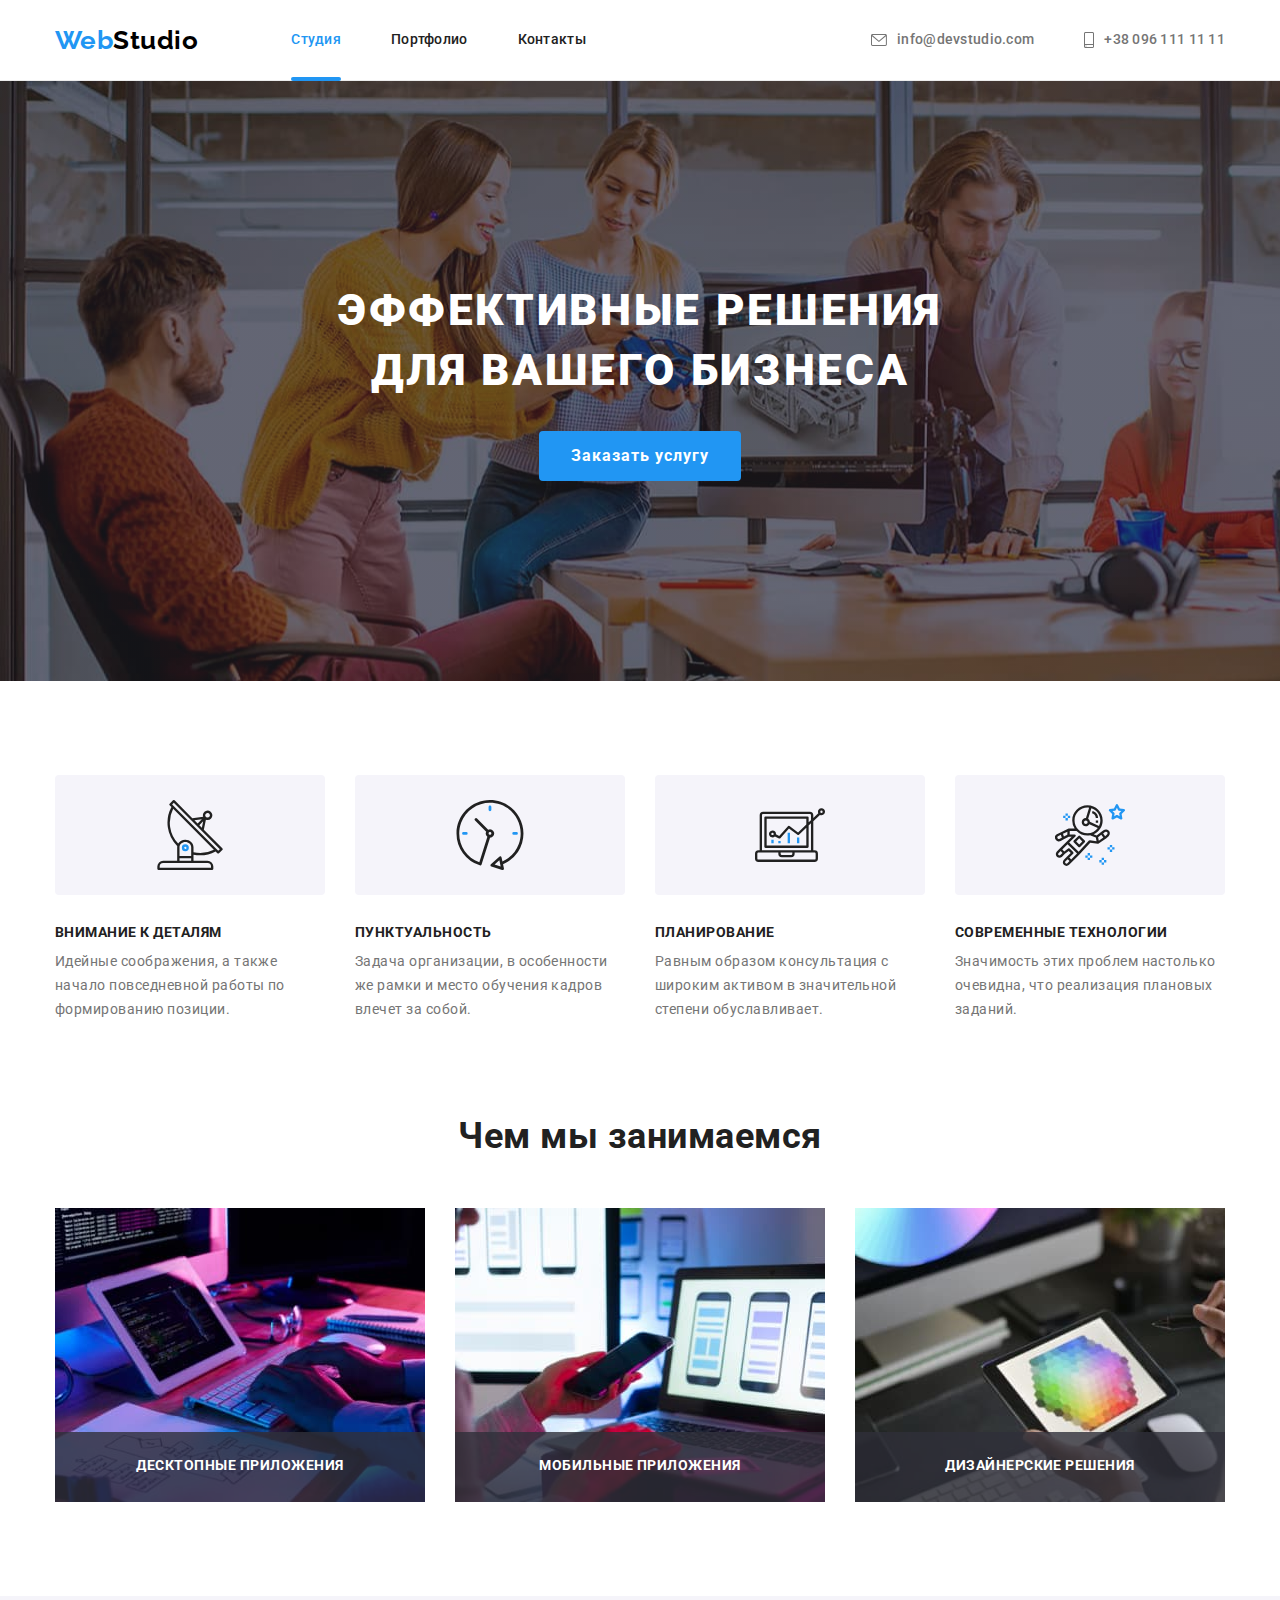
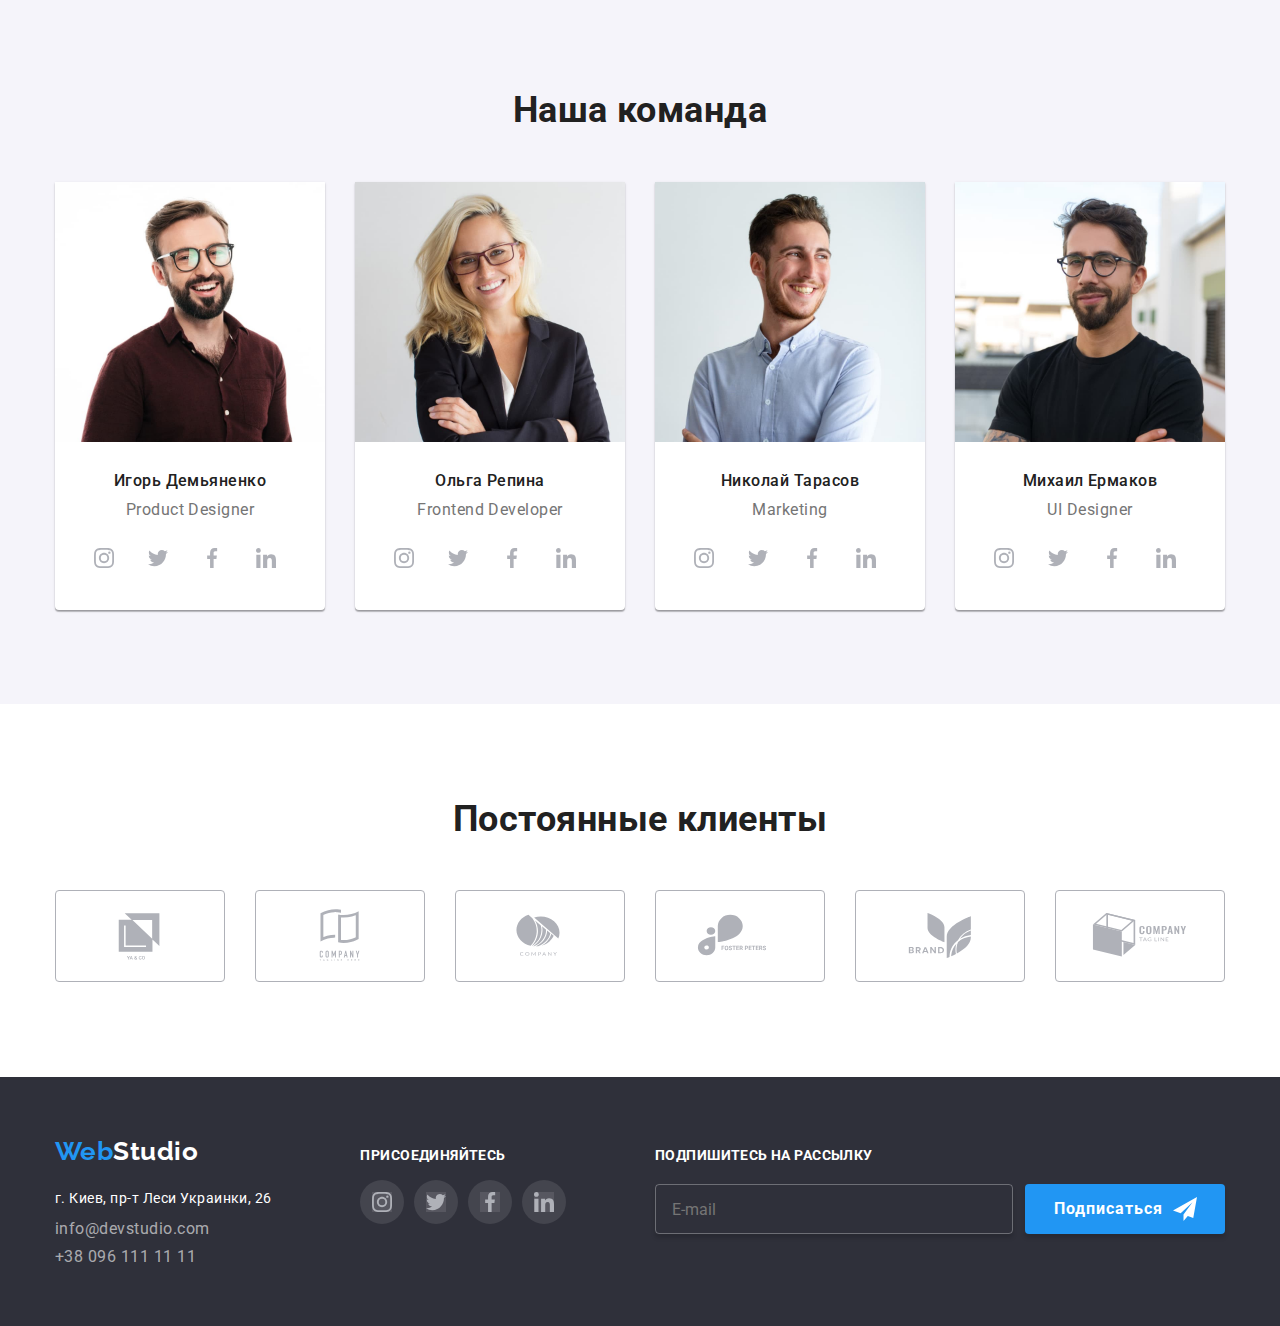
==== commit fed49b93: "препроцессор header" ====
--- a/index.html
+++ b/index.html
@@ -11,6 +11,7 @@
         rel="stylesheet">
     <link rel="stylesheet" href="https://cdnjs.cloudflare.com/ajax/libs/modern-normalize/1.1.0/modern-normalize.min.css">
     <link rel="stylesheet" href="./css/styles.css">
+    <link rel="stylesheet" href="./sass/main.min.scss">
     <title>WebStudio</title>
 </head>
 
--- a/css/styles.css
+++ b/css/styles.css
@@ -45,6 +45,10 @@
 }
 
 img {
+  display: block;
+}
+
+label {
   display: block;
 }
 
@@ -70,10 +74,6 @@
   text-align: center;
 }
 
-label {
-  display: block;
-}
-
 .backdrop-form__label {
   position: relative;
   display: flex;
@@ -354,6 +354,10 @@
   padding-top: 50px;
   padding-bottom: 94px;
 }
+.header-list__navigation {
+  margin-top: 0;
+  margin-bottom: 0;
+}
 
 .button-hero__modal {
   margin-top: 0px;
@@ -383,11 +387,7 @@
   background-color: #188ce8;
 }
 
-/* .button {
-  transition: background-color 250ms cubic-bezier(0.4, 0, 0.2, 1);
-} */
-
-.button-portfolio-first {
+.button-portfolio__first {
   min-width: 73px;
   padding: 6px 22px;
   border-radius: 4px;
@@ -776,7 +776,7 @@
 
 /* Страница portfolio */
 
-.list-project {
+.list-text__project {
   margin: 0;
 
   color: #757575;
@@ -799,7 +799,7 @@
   align-items: center;
 }
 
-.list-link-hp {
+.list-text__wrapper {
   padding: 20px 24px 17px;
 
   border-right: 1px solid #eeeeee;
@@ -807,7 +807,7 @@
   border-left: 1px solid #eeeeee;
 }
 
-.list-name {
+.list-text__name {
   margin: 0 0 4px 0;
   color: #4e4c4c;
 }
@@ -821,7 +821,7 @@
   margin-left: 93px;
 }
 
-.list-hero {
+.list-hero__buttom {
   display: flex;
   justify-content: center;
 
@@ -836,7 +836,7 @@
   display: flex;
 }
 
-.list-link-img {
+.list-link__image {
   display: block;
 }
 
@@ -849,24 +849,24 @@
   padding-bottom: 94px;
 }
 
-.list-header__navigation.link-li {
+.list-header__navigation.link-list {
   display: flex;
   flex-wrap: wrap;
   margin: 0;
 }
 
-.list-link {
+.list-link__more {
   display: inline-block;
   text-decoration: none;
   transition: box-shadow 250ms cubic-bezier(0.4, 0, 0.2, 1);
 }
 
-.product-link {
+.product-link__wrapper {
   position: relative;
   overflow: hidden;
 }
 
-.list-link-div {
+.list-link__wrapper {
   position: absolute;
   top: 0;
   left: 0;
@@ -878,42 +878,42 @@
   transform: translateY(100%);
 }
 
-.list-link:hover .list-link-div {
+.list-link__more:hover .list-link__wrapper {
   transform: translateY(0);
 }
 
-.product-paragraph {
+.list-link__text {
   font-size: 18px;
   line-height: 1.55;
   letter-spacing: 0.03em;
   color: var(--primary-white-color);
 }
 
-.list-link-li {
+.list-link__category {
   margin-right: 30px;
   margin-bottom: 30px;
   width: 370px;
   background-color: var(--primary-white-color);
 }
 
-.list-link:hover,
-.list-link:focus {
+.list-link__more:hover,
+.list-link__more:focus {
   box-shadow: 0px 1px 1px rgba(0, 0, 0, 0.12), 0px 4px 4px rgba(0, 0, 0, 0.06),
     1px 4px 6px rgba(0, 0, 0, 0.16);
 }
 
-.list-link:hover,
-.list-link:focus {
+.list-link__category:hover,
+.list-link__category:focus {
   border-right: 0;
   border-bottom: 0;
   border-left: 0;
 }
 
-.list-link-li:nth-child(3n) {
+.list-link__category:nth-child(3n) {
   margin-right: 0;
 }
 
-.list-link-li:nth-last-child(-n + 3) {
+.list-link__category:nth-last-child(-n + 3) {
   margin-bottom: 0;
 }
 
@@ -970,10 +970,12 @@
   padding: 0;
 }
 
+.teams-list {
+  margin-right: 10px;
+}
+
 .teams-icon {
-  fill: var(--primary-white-color);
   background-color: rgba(255, 255, 255, 0.1);
-  /* transition: fill 250ms cubic-bezier(0.4, 0, 0.2, 1); */
 }
 
 .customers-link {
@@ -989,6 +991,8 @@
 .customers-list__icon {
   transition: fill 250ms cubic-bezier(0.4, 0, 0.2, 1);
 }
+
+/* Footer */
 
 .footer-list {
   display: flex;
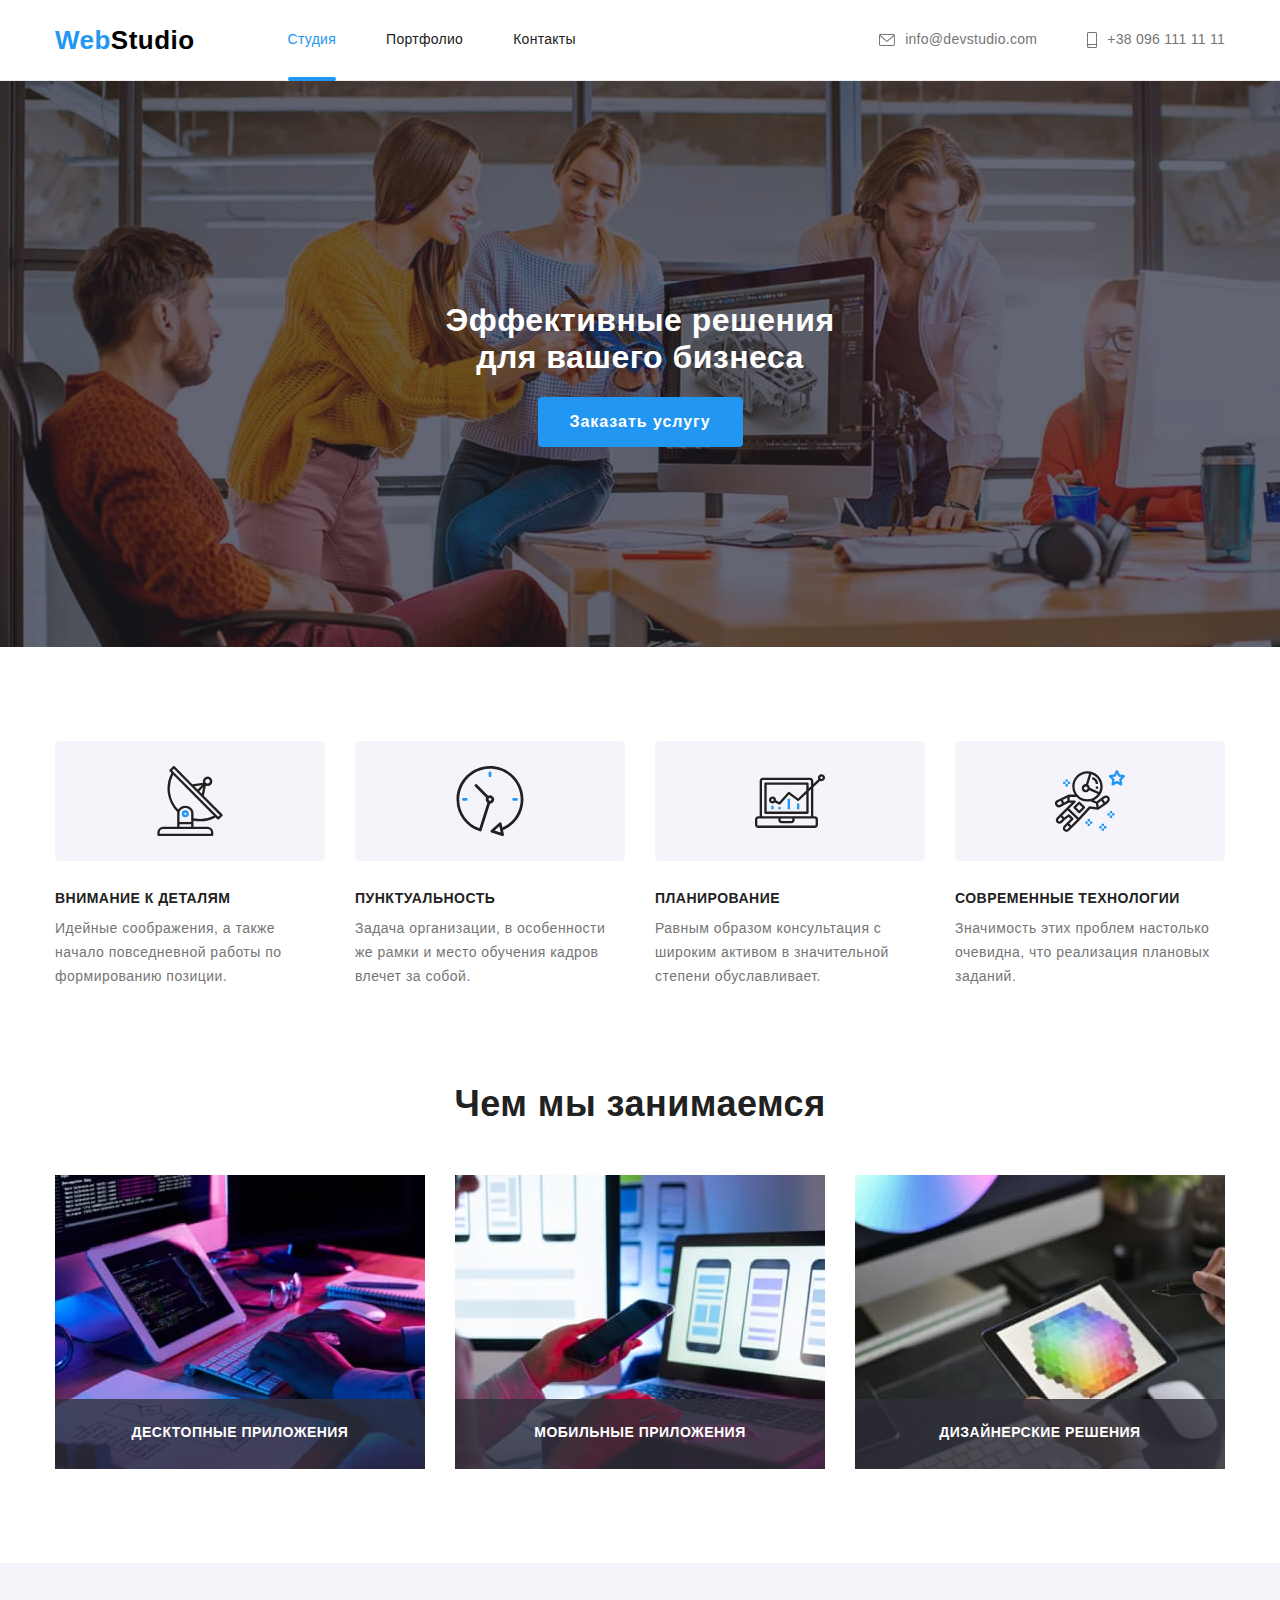
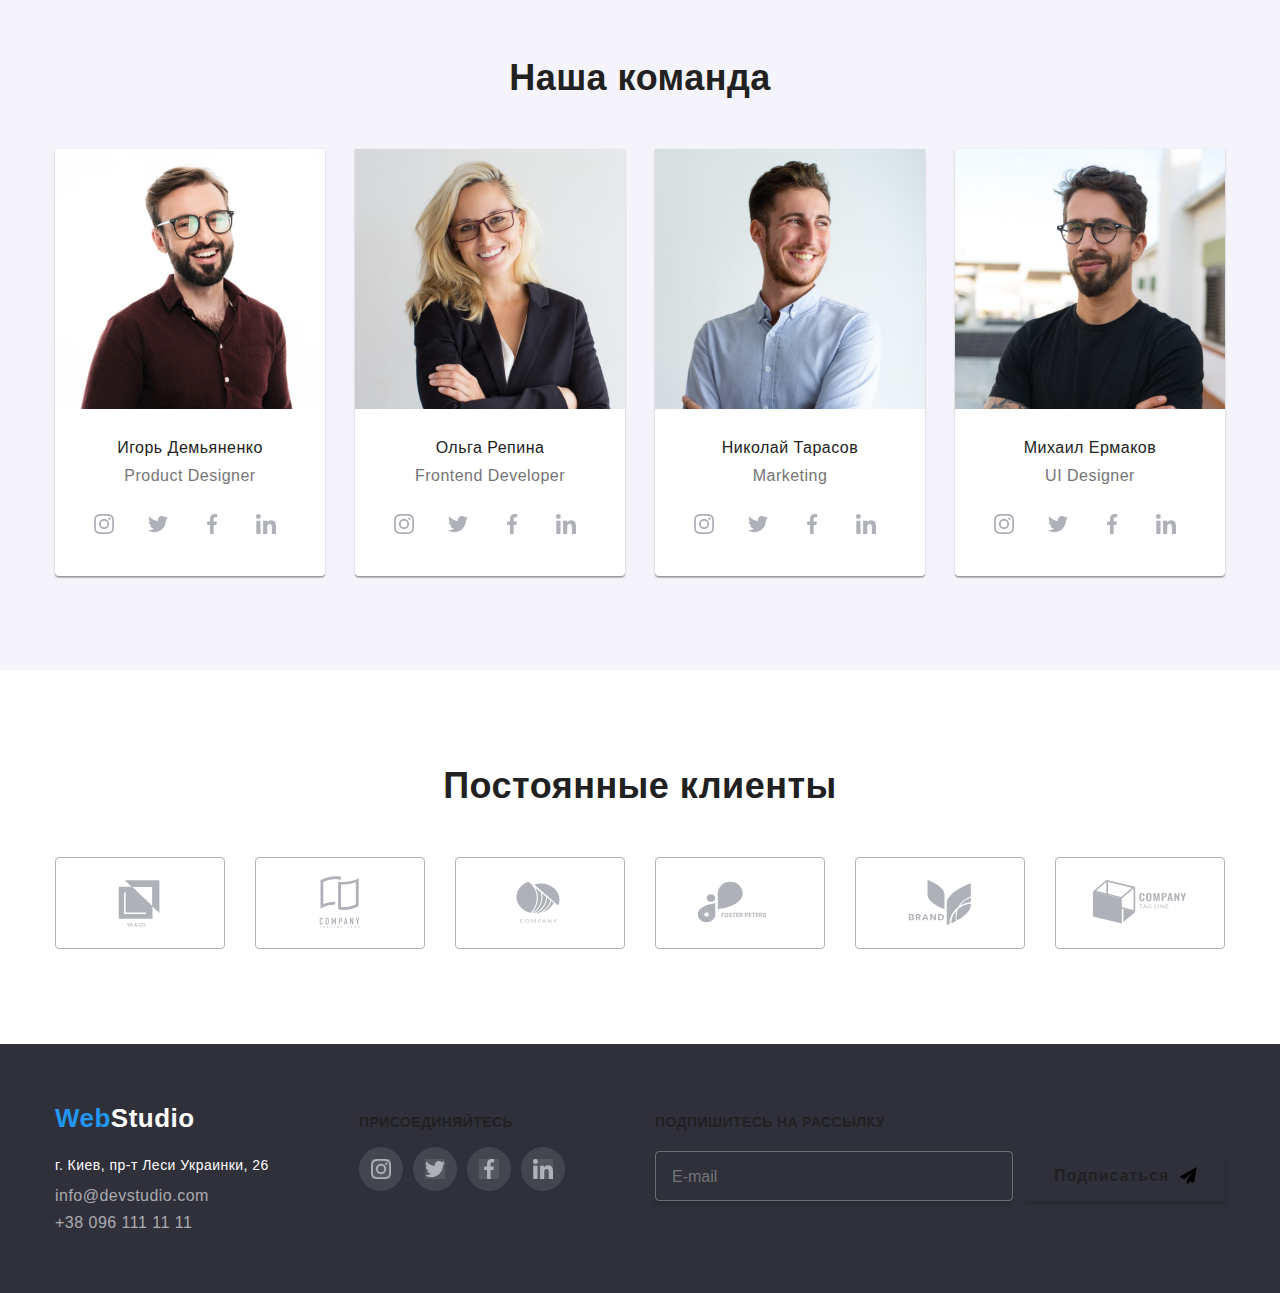
==== commit 0424e3e6: "основная часть" ====
--- a/index.html
+++ b/index.html
@@ -5,13 +5,13 @@
     <meta charset="UTF-8" />
     <meta http-equiv="X-UA-Compatible" content="IE=edge" />
     <meta name="viewport" content="width=device-width, initial-scale=1.0" />
-    <link rel="preconnect" href="https://fonts.googleapis.com">
+    <!-- <link rel="preconnect" href="https://fonts.googleapis.com">
     <link rel="preconnect" href="https://fonts.gstatic.com" crossorigin>
     <link href="https://fonts.googleapis.com/css2?family=Raleway:wght@700&family=Roboto:wght@400;500;700;900&display=swap"
         rel="stylesheet">
     <link rel="stylesheet" href="https://cdnjs.cloudflare.com/ajax/libs/modern-normalize/1.1.0/modern-normalize.min.css">
-    <link rel="stylesheet" href="./css/styles.css">
-    <link rel="stylesheet" href="./sass/main.min.scss">
+    <link rel="stylesheet" href="./css/styles.css"> -->
+    <link rel="stylesheet" href="./css/main.min.css">
     <title>WebStudio</title>
 </head>
 
--- a/css/styles.css
+++ b/css/styles.css
@@ -636,15 +636,6 @@
   margin-right: 0;
 }
 
-.customers-list-div {
-  margin: 0;
-  padding: 0;
-}
-
-.customers-list-img {
-  margin: 0;
-}
-
 /* Футер */
 
 .footer {
@@ -838,10 +829,6 @@
 
 .list-link__image {
   display: block;
-}
-
-.ist-link-hp {
-  padding: 20px 0;
 }
 
 .hero-portfolio {
--- a/css/main.min.css
+++ b/css/main.min.css
@@ -0,0 +1,3 @@
+/*! modern-normalize v1.1.0 | MIT License | https://github.com/sindresorhus/modern-normalize */*,::before,::after{-webkit-box-sizing:border-box;box-sizing:border-box}html{line-height:1.15;-webkit-text-size-adjust:100%;-moz-tab-size:4;-o-tab-size:4;tab-size:4}body{margin:0;font-family:system-ui,-apple-system,"Segoe UI",Roboto,Helvetica,Arial,sans-serif,"Apple Color Emoji","Segoe UI Emoji"}hr{height:0;color:inherit}abbr[title]{-webkit-text-decoration:underline dotted;text-decoration:underline dotted}b,strong{font-weight:bolder}code,kbd,samp,pre{font-family:ui-monospace, SFMono-Regular, Consolas, "Liberation Mono", Menlo,+ monospace;font-size:1em}small{font-size:80%}sub,sup{font-size:75%;line-height:0;position:relative;vertical-align:baseline}sub{bottom:-0.25em}sup{top:-0.5em}table{text-indent:0;border-color:inherit}button,input,optgroup,select,textarea{font-family:inherit;font-size:100%;line-height:1.15;margin:0}button,select{text-transform:none}button,[type="button"],[type="reset"],[type="submit"]{-webkit-appearance:button}::-moz-focus-inner{border-style:none;padding:0}:-moz-focusring{outline:1px dotted ButtonText}:-moz-ui-invalid{box-shadow:none}legend{padding:0}progress{vertical-align:baseline}::-webkit-inner-spin-button,::-webkit-outer-spin-button{height:auto}[type="search"]{-webkit-appearance:textfield;outline-offset:-2px}::-webkit-search-decoration{-webkit-appearance:none}::-webkit-file-upload-button{-webkit-appearance:button;font:inherit}summary{display:list-item}body{background-color:#ffffff;color:#212121;font-family:Roboto, sans-serif;letter-spacing:0.03em}img{display:block}label{display:block}.container{margin-left:auto;margin-right:auto;width:1200px;padding:0 15px}.visually-hidden{position:absolute;width:1px;height:1px;margin:-1px;border:0;padding:0;white-space:nowrap;-webkit-clip-path:inset(100%);clip-path:inset(100%);clip:rect(0 0 0 0);overflow:hidden}.backdrop{z-index:888;position:fixed;top:0;left:0;width:100%;height:100%;background-color:rgba(0,0,0,0.2);opacity:1;visibility:visible;-webkit-transition:opacity 250ms cubic-bezier(0.4, 0, 0.2, 1),visibility 250ms cubic-bezier(0.4, 0, 0.2, 1);transition:opacity 250ms cubic-bezier(0.4, 0, 0.2, 1),visibility 250ms cubic-bezier(0.4, 0, 0.2, 1)}.backdrop-form>h2{margin:0 0 12px 0;font-size:20px;text-align:center}.backdrop-form__label{position:relative;display:-webkit-box;display:-ms-flexbox;display:flex;-webkit-box-orient:vertical;-webkit-box-direction:normal;-ms-flex-direction:column;flex-direction:column;font-size:12px;line-height:1.16;letter-spacing:0.01em;color:#757575}.backdrop-form__label--icon{position:absolute;top:55%;left:12px;-webkit-transform:translateY(-55%);transform:translateY(-55%)}.backdrop-form__label:last-child{margin-bottom:20px}.backdrop-input{width:448px;height:40px;border:1px solid rgba(33,33,33,0.2);border-radius:4px;margin-top:4px;margin-bottom:10px;padding-left:42px;-webkit-transition:border 250ms cubic-bezier(0.4, 0, 0.2, 1);transition:border 250ms cubic-bezier(0.4, 0, 0.2, 1)}.backdrop-input:focus{outline:none;border:1px solid #2196f3;cursor:pointer;-webkit-transition:border 250ms cubic-bezier(0.4, 0, 0.2, 1);transition:border 250ms cubic-bezier(0.4, 0, 0.2, 1)}.backdrop-input__textarea{resize:none;font-size:14px;line-height:1.14px;letter-spacing:0.01em;color:#757575;padding:12px 16px;border:1px solid rgba(33,33,33,0.2);border-radius:4px;margin-top:4px}.backdrop-input__textarea:focus{outline:none;border:1px solid #2196f3;cursor:pointer}.backdrop-input:focus+.backdrop-form__label--icon{fill:#2196f3}.backdrop-form{display:-webkit-box;display:-ms-flexbox;display:flex;-webkit-box-orient:vertical;-webkit-box-direction:normal;-ms-flex-direction:column;flex-direction:column;-webkit-box-align:center;-ms-flex-align:center;align-items:center}.backdrop-label__form{font-size:14px;line-height:1.71;color:#757575;margin-top:20px;margin-bottom:30px;display:-webkit-box;display:-ms-flexbox;display:flex;-webkit-box-align:center;-ms-flex-align:center;align-items:center;-webkit-box-pack:center;-ms-flex-pack:center;justify-content:center}.backdrop-label__link{margin-left:6px;color:#2196f3}.backdrop-icon__checkbox{display:inline-block;border:2px solid #212121;border-radius:2px;display:inline-block;width:16px;height:15px;margin-right:8px;-webkit-transition:border 250ms cubic-bezier(0.4, 0, 0.2, 1);transition:border 250ms cubic-bezier(0.4, 0, 0.2, 1);-webkit-appearance:none;-moz-appearance:none;appearance:none;position:absolute}.backdrop-label__checkbox:checked+.backdrop-icon__checkbox{background-color:#2196f3;background-image:url("../images/svg-sprite/icon-check.svg");background-size:contain;border-color:#2196f3;background-origin:border-box}.backdrop-form__button{width:200px;height:50px;background-color:#2196f3;border-radius:4px;border:none;color:#fff;margin-bottom:40px;padding:10px 55px;cursor:pointer}.backdrop-form__button:hover{background-color:#188ce8;outline:none}.backdrop-form__button:focus{background-color:#188ce8;outline:none}.backdrop.is-hidden{visibility:hidden;opacity:0;pointer-events:none}.backdrop.is-hidden .modal{-webkit-transform:translate(-50%, -50%) scale(0.9);transform:translate(-50%, -50%) scale(0.9)}.modal{position:absolute;top:50%;left:50%;padding:40px 40px 0 40px;background-color:#fff;-webkit-box-shadow:0px 1px 3px rgba(0,0,0,0.12),0px 1px 1px rgba(0,0,0,0.14),0px 2px 1px rgba(0,0,0,0.2);box-shadow:0px 1px 3px rgba(0,0,0,0.12),0px 1px 1px rgba(0,0,0,0.14),0px 2px 1px rgba(0,0,0,0.2);border-radius:4px;-webkit-transform:translate(-50%, -50%) scale(1);transform:translate(-50%, -50%) scale(1);-webkit-transition:-webkit-transform 250ms cubic-bezier(0.4, 0, 0.2, 1);transition:-webkit-transform 250ms cubic-bezier(0.4, 0, 0.2, 1);transition:transform 250ms cubic-bezier(0.4, 0, 0.2, 1);transition:transform 250ms cubic-bezier(0.4, 0, 0.2, 1), -webkit-transform 250ms cubic-bezier(0.4, 0, 0.2, 1)}.backdrop.is-hidden .modal{-webkit-transform:translate(-50%, -50%) scale(0.9);transform:translate(-50%, -50%) scale(0.9)}.backdrop-button{position:absolute;top:0;right:0;margin:8px 8px 0 0;padding:6px;border:1px solid rgba(0,0,0,0.1);border-radius:50%;background-color:#fff;display:-webkit-box;display:-ms-flexbox;display:flex;-webkit-box-pack:center;-ms-flex-pack:center;justify-content:center;-webkit-box-align:center;-ms-flex-align:center;align-items:center;cursor:pointer;width:30px;height:30px}.backdrop-button:hover{fill:#2196f3}.header,.header-portfolio{border-bottom-width:1px;border-bottom-style:solid;border-bottom-color:#ececec}.header,.header-portfolio,.header-container{display:-webkit-box;display:-ms-flexbox;display:flex}.list-header__navigation .footer-text{color:rgba(255,255,255,0.6)}.header-logo{color:#000;font-family:Raleway,sans-serif;text-decoration:none;font-weight:700;font-size:26px;line-height:1.19;display:-webkit-box;display:-ms-flexbox;display:flex}.header-logo--color,.footer-logo--color{color:#2196f3;font-size:26px}.header-site__navigation{position:relative;margin-right:50px;color:#000;font-weight:500;font-size:14px;line-height:1.14;letter-spacing:0.02em;list-style:none;padding:0;margin-top:0;margin-bottom:0}.header-site__navigation:last-child{margin-right:0}.header-site__navigation .header-site__link:hover{color:#2196f3}.header-site__navigation .header-site__link:focus{color:#2196f3}.header-site__navigation .header-site__link.current-header{color:#2196f3}.header-site__navigation a:hover{color:#2196f3}.header-site__navigation a:focus{color:#2196f3}.header-site__navigation .header-site__link--navigation{text-decoration:none;color:#757575}.header-site__navigation .list-header__navigation{list-style:none;padding-top:50px;padding-bottom:94px}.header-main__navigation{display:-webkit-box;display:-ms-flexbox;display:flex;-webkit-box-align:center;-ms-flex-align:center;align-items:center}.header-site__link{-webkit-transition:color 250ms cubic-bezier(0.4, 0, 0.2, 1);transition:color 250ms cubic-bezier(0.4, 0, 0.2, 1)}.header-site__link{text-decoration:none;color:#212121;display:block;padding-top:32px;padding-bottom:32px}.header-site__link--navigation{-webkit-transition:color 250ms cubic-bezier(0.4, 0, 0.2, 1);transition:color 250ms cubic-bezier(0.4, 0, 0.2, 1)}.current-header::after{content:"";position:absolute;display:block;width:100%;height:4px;background-color:#2196f3;left:0;bottom:0;border-radius:2px;bottom:-1px}.header-list__navigation{margin-top:0;margin-bottom:0}.button-hero__modal{margin-top:0px;min-width:200px;-webkit-box-sizing:border-box;box-sizing:border-box;padding:10px 32px;border-radius:4px;text-align:center;background-color:#2196f3;color:#ffffff;cursor:pointer;font-weight:700;font-size:16px;line-height:1.87;letter-spacing:0.06em;border:none;-webkit-transition:background-color 250ms cubic-bezier(0.4, 0, 0.2, 1);transition:background-color 250ms cubic-bezier(0.4, 0, 0.2, 1)}.button-hero__modal:hover{background-color:#188ce8}.button-hero__modal:focus{background-color:#188ce8}.button-portfolio__first{min-width:73px;padding:6px 22px;border-radius:4px;text-align:center;background-color:#2196f3;color:#fff;cursor:pointer;letter-spacing:0.03em;border:none;-webkit-box-shadow:0px 1px 1px rgba(0,0,0,0.12),0px 4px 4px rgba(0,0,0,0.06),1px 4px 6px rgba(0,0,0,0.16);box-shadow:0px 1px 1px rgba(0,0,0,0.12),0px 4px 4px rgba(0,0,0,0.06),1px 4px 6px rgba(0,0,0,0.16)}.button-portfolio{min-width:128px;padding:6px 22px;border-radius:4px;text-align:center;background-color:#f5f4fa;cursor:pointer;letter-spacing:0.03em;border:none}.button-portfolio:hover{background-color:#2196f3;color:#ffffff;-webkit-box-shadow:0px 1px 1px rgba(0,0,0,0.12),0px 4px 4px rgba(0,0,0,0.06),1px 4px 6px rgba(0,0,0,0.16);box-shadow:0px 1px 1px rgba(0,0,0,0.12),0px 4px 4px rgba(0,0,0,0.06),1px 4px 6px rgba(0,0,0,0.16)}.button-portfolio:focus{background-color:#2196f3;color:#ffffff;-webkit-box-shadow:0px 1px 1px rgba(0,0,0,0.12),0px 4px 4px rgba(0,0,0,0.06),1px 4px 6px rgba(0,0,0,0.16);box-shadow:0px 1px 1px rgba(0,0,0,0.12),0px 4px 4px rgba(0,0,0,0.06),1px 4px 6px rgba(0,0,0,0.16)}.hero{padding-top:200px;padding-bottom:200px;background-color:#2f303a;color:#fff;text-align:center}.hero{max-width:1600px;margin-right:auto;margin-left:auto;background-size:cover;background-image:-webkit-gradient(linear, left top, right top, from(rgba(47,48,58,0.4)), to(rgba(47,48,58,0.4))),url("../images/hero-img.jpg");background-image:linear-gradient(to right, rgba(47,48,58,0.4), rgba(47,48,58,0.4)),url("../images/hero-img.jpg")}.hero -title{margin-top:0px;margin-bottom:30px;font-weight:900;font-size:44px;line-height:1.36;letter-spacing:0.06em;text-transform:uppercase}.hero>h1{color:#fff}.offers-title__list{font-weight:700;font-size:14px;line-height:1.14;text-transform:uppercase;margin-top:0;margin-bottom:0}.offers-list__text{margin-top:10px;margin-bottom:0px;color:#757575;font-weight:400;font-size:14px;line-height:1.71}.offers-list__navigation{margin-right:30px;width:270px}.offers-list__navigation:last-child{margin-right:0}.offers-icon__list{display:-webkit-box;display:-ms-flexbox;display:flex;-webkit-box-pack:center;-ms-flex-pack:center;justify-content:center;-webkit-box-align:center;-ms-flex-align:center;align-items:center;background-color:#f5f4fa;height:120px;border-radius:4px;margin-bottom:30px}.offers-list__title{display:-webkit-box;display:-ms-flexbox;display:flex;-webkit-box-align:center;-ms-flex-align:center;align-items:center;margin:0;padding:0;list-style:none}.offers{margin-bottom:0;padding:94px 0}.offers .offers,.offers .works{background-color:#fff}.works{margin-top:0;padding-bottom:94px}.works-title{margin-bottom:50px;margin-top:0;font-weight:700;font-size:36px;line-height:1.16;text-align:center}.list-works,.list-teams{list-style:none;padding:0;margin:0;display:-webkit-box;display:-ms-flexbox;display:flex}.list-works__image,.list-teams__border{margin-right:30px}.list-works__image:last-child{margin-right:0}.list-works__image{position:relative}.works-image__wrapper{position:absolute;width:100%;height:70px;bottom:0;background-color:rgba(47,48,58,0.8)}.works-image__title{color:#fff;font-weight:700;font-size:14px;line-height:0.87;text-align:center;text-transform:uppercase;margin:0;padding:27px 0}.teams-title,.customers-title{margin-top:0px;margin-bottom:50px;font-weight:700;font-size:36px;line-height:1.16;text-align:center}.teams{margin-top:0px;margin-bottom:1px;background-color:#f5f4fa;padding-top:94px;padding-bottom:94px}.teams-name{font-weight:500;font-size:16px;line-height:1.18;margin-top:0;margin-bottom:10px;text-align:center}.teams-person{margin-top:0;margin-bottom:0;color:#757575;font-weight:400;font-size:16px;line-height:1.18;text-align:center}.offers>h2,.works>h2,.teams>h2{font-weight:700;font-size:36px;line-height:1.16;text-align:center}.list-teams__border{background-color:#fff;width:270px;-webkit-box-shadow:0px 1px 3px rgba(0,0,0,0.12),0px 1px 1px rgba(0,0,0,0.14),0px 2px 1px rgba(0,0,0,0.2);box-shadow:0px 1px 3px rgba(0,0,0,0.12),0px 1px 1px rgba(0,0,0,0.14),0px 2px 1px rgba(0,0,0,0.2);border-radius:0px 0px 4px 4px}.list-teams__border:last-child{margin-right:0}.teams-wrapper{padding:30px 10px}.customers{margin-top:0px;margin-bottom:1px;padding-top:94px;padding-bottom:94px}.customers-list{margin:0 30px 0 0;width:170px;height:92px}.customers-link{border:1px solid #afb1b8;border-radius:4px}.customers-link__list{display:-webkit-box;display:-ms-flexbox;display:flex;-webkit-box-align:center;-ms-flex-align:center;align-items:center;list-style:none;margin:0;padding:0}.customers-list:last-child{margin-right:0}.customers-link:hover,.customers-link:focus{border:1px solid #2196f3}.customers-link:hover,.customers-link:focus,.customers-list__icon:hover,.customers-list__icon:focus{fill:#2196f3}.footer{background-color:#2f303a;padding-top:60px;padding-bottom:60px}.footer-address{margin-top:20px}.footer-text{margin:0 0 9px 0;color:#fff;font-style:normal;font-weight:400;font-size:14px;line-height:1.71}.footer-navigation{margin-bottom:9px}.footer-navigation__link{display:inline-block;color:rgba(255,255,255,0.6);text-decoration:none;font-style:normal}.footer-list{display:-webkit-box;display:-ms-flexbox;display:flex;-webkit-box-align:baseline;-ms-flex-align:baseline;align-items:baseline;-webkit-box-orient:horizontal;-webkit-box-direction:normal;-ms-flex-direction:row;flex-direction:row;-webkit-box-pack:justify;-ms-flex-pack:justify;justify-content:space-between}.footer-form{margin-right:12px}.footer-wrapper>h2{font-weight:700;font-size:14px;line-height:1.14;letter-spacing:0.03em;margin:0;padding:0;text-transform:uppercase;color:var(--primary-white-color)}.footer-section__wrapper>h2{font-weight:700;font-size:14px;line-height:1.14;letter-spacing:0.03em;margin:0;padding:0;text-transform:uppercase;color:var(--primary-white-color)}.footer-section__list{display:-webkit-box;display:-ms-flexbox;display:flex;-webkit-box-pack:center;-ms-flex-pack:center;justify-content:center;list-style:none;margin:20px 0 0 0;padding:0}.footer-input{border:1px solid rgba(255,255,255,0.3);-webkit-box-shadow:0px 4px 4px rgba(0,0,0,0.15);box-shadow:0px 4px 4px rgba(0,0,0,0.15);border-radius:4px;font-size:16px;line-height:1.25;color:rgba(255,255,255,0.6);background-color:inherit;padding:15px 0 13px 16px;width:358px;outline:none}.footer-button{background-color:var(--accent-color);-webkit-box-shadow:0px 4px 4px rgba(0,0,0,0.15);box-shadow:0px 4px 4px rgba(0,0,0,0.15);border-radius:4px;border:none;color:var(--primary-white-color);padding:0 0 0 29px;cursor:pointer;font-weight:700;font-size:16px;line-height:1.87;letter-spacing:0.06em;display:-webkit-box;display:-ms-flexbox;display:flex;-webkit-box-align:center;-ms-flex-align:center;align-items:center;width:200px}.footer-button:hover{background-color:#188ce8}.footer-button:focus{background-color:#188ce8}.footer-icon{fill:var(--primary-white-color);margin:13px 28px 13px 10px}.text-footer{list-style:none;padding-left:0;margin:0}.footer-logo{display:-webkit-box;display:-ms-flexbox;display:flex;-webkit-box-align:center;-ms-flex-align:center;align-items:center;font-family:Raleway,sans-serif;font-weight:700;text-decoration:none}.logo-footer--color{color:#fff;font-size:26px}.list-buttom{margin-right:8px}.list-buttom:last-child{margin-right:0}.list-text__project{margin:0;color:#757575;font-weight:400;font-size:16px;line-height:1.87}.header-site__navigation{display:-webkit-box;display:-ms-flexbox;display:flex;-webkit-box-align:center;-ms-flex-align:center;align-items:center;text-decoration:none;margin-left:auto}.header-site__link--navigation{display:-webkit-box;display:-ms-flexbox;display:flex;-webkit-box-align:center;-ms-flex-align:center;align-items:center}.list-text__wrapper{padding:20px 24px 17px;border-right:1px solid #eeeeee;border-bottom:1px solid #eeeeee;border-left:1px solid #eeeeee}.list-text__name{margin:0 0 4px 0;color:#4e4c4c}.list-header__navigation{display:-webkit-box;display:-ms-flexbox;display:flex;-webkit-box-pack:center;-ms-flex-pack:center;justify-content:center;list-style:none;padding-left:0;margin-left:93px}.button-portfolio{-webkit-transition:background-color 250ms cubic-bezier(0.4, 0, 0.2, 1),color 250ms cubic-bezier(0.4, 0, 0.2, 1),-webkit-box-shadow 250ms cubic-bezier(0.4, 0, 0.2, 1);transition:background-color 250ms cubic-bezier(0.4, 0, 0.2, 1),color 250ms cubic-bezier(0.4, 0, 0.2, 1),-webkit-box-shadow 250ms cubic-bezier(0.4, 0, 0.2, 1);transition:background-color 250ms cubic-bezier(0.4, 0, 0.2, 1),color 250ms cubic-bezier(0.4, 0, 0.2, 1),box-shadow 250ms cubic-bezier(0.4, 0, 0.2, 1);transition:background-color 250ms cubic-bezier(0.4, 0, 0.2, 1),color 250ms cubic-bezier(0.4, 0, 0.2, 1),box-shadow 250ms cubic-bezier(0.4, 0, 0.2, 1),-webkit-box-shadow 250ms cubic-bezier(0.4, 0, 0.2, 1)}.list-hero__buttom{display:-webkit-box;display:-ms-flexbox;display:flex;-webkit-box-pack:center;-ms-flex-pack:center;justify-content:center;list-style:none;padding-left:0;margin:0 0 50px 0}.list-link__image{display:block}.hero-portfolio{padding-top:94px;padding-bottom:94px}.list-header__navigation.link-list{display:-webkit-box;display:-ms-flexbox;display:flex;-ms-flex-wrap:wrap;flex-wrap:wrap;margin:0}.list-link__more{display:inline-block;text-decoration:none;-webkit-transition:-webkit-box-shadow 250ms cubic-bezier(0.4, 0, 0.2, 1);transition:-webkit-box-shadow 250ms cubic-bezier(0.4, 0, 0.2, 1);transition:box-shadow 250ms cubic-bezier(0.4, 0, 0.2, 1);transition:box-shadow 250ms cubic-bezier(0.4, 0, 0.2, 1), -webkit-box-shadow 250ms cubic-bezier(0.4, 0, 0.2, 1)}.product-link__wrapper{position:relative;overflow:hidden}.list-link__wrapper{position:absolute;top:0;left:0;width:100%;height:100%;background-color:rgba(33,150,243,0.9);padding:63px 24px;-webkit-transition:-webkit-transform 250ms cubic-bezier(0.4, 0, 0.2, 1);transition:-webkit-transform 250ms cubic-bezier(0.4, 0, 0.2, 1);transition:transform 250ms cubic-bezier(0.4, 0, 0.2, 1);transition:transform 250ms cubic-bezier(0.4, 0, 0.2, 1), -webkit-transform 250ms cubic-bezier(0.4, 0, 0.2, 1);-webkit-transform:translateY(100%);transform:translateY(100%)}.list-link__more:hover .list-link__wrapper{-webkit-transform:translateY(0);transform:translateY(0)}.list-link__text{font-size:18px;line-height:1.55;letter-spacing:0.03em;color:#fff}.list-link__category{margin-right:30px;margin-bottom:30px;width:370px;background-color:#fff}.list-link__more:hover,.list-link__more:focus{-webkit-box-shadow:0px 1px 1px rgba(0,0,0,0.12),0px 4px 4px rgba(0,0,0,0.06),1px 4px 6px rgba(0,0,0,0.16);box-shadow:0px 1px 1px rgba(0,0,0,0.12),0px 4px 4px rgba(0,0,0,0.06),1px 4px 6px rgba(0,0,0,0.16)}.list-link__category:hover,.list-link__category:focus{border-right:0;border-bottom:0;border-left:0}.list-link__category:nth-child(3n){margin-right:0}.list-link__category:nth-last-child(-n+3){margin-bottom:0}.header-site__icon{width:16px;height:12px;margin-right:10px;fill:currentColor}.header-site__icon--width{width:10px;height:16px;margin-right:10px;fill:currentColor}.header-site__link--navigation:hover,.header-site__link--navigation:focus{fill:#2196f3}.teams-link{width:44px;height:44px;border-radius:50%;display:-webkit-box;display:-ms-flexbox;display:flex;-webkit-box-pack:center;-ms-flex-pack:center;justify-content:center;-webkit-box-align:center;-ms-flex-align:center;align-items:center;fill:#afb1b8;-webkit-transition:background-color 250ms cubic-bezier(0.4, 0, 0.2, 1);transition:background-color 250ms cubic-bezier(0.4, 0, 0.2, 1)}.teams-link:hover,.teams-link:focus{background-color:#2196f3;fill:#fff}.teams-footer__link{margin-right:10px}.teams-footer__link:last-child{margin-right:0}.teams-link__list{display:-webkit-box;display:-ms-flexbox;display:flex;-webkit-box-pack:center;-ms-flex-pack:center;justify-content:center;-webkit-box-align:center;-ms-flex-align:center;align-items:center;list-style:none;margin:16px 0 0 0;padding:0}.teams-list{margin-right:10px}.teams-icon{background-color:rgba(255,255,255,0.1)}.customers-link{width:100%;height:100%;display:-webkit-box;display:-ms-flexbox;display:flex;-webkit-box-pack:center;-ms-flex-pack:center;justify-content:center;-webkit-box-align:center;-ms-flex-align:center;align-items:center;-webkit-transition:border 250ms cubic-bezier(0.4, 0, 0.2, 1);transition:border 250ms cubic-bezier(0.4, 0, 0.2, 1);fill:#afb1b8}.customers-list__icon{-webkit-transition:fill 250ms cubic-bezier(0.4, 0, 0.2, 1);transition:fill 250ms cubic-bezier(0.4, 0, 0.2, 1)}
+/*# sourceMappingURL=main.min.css.map */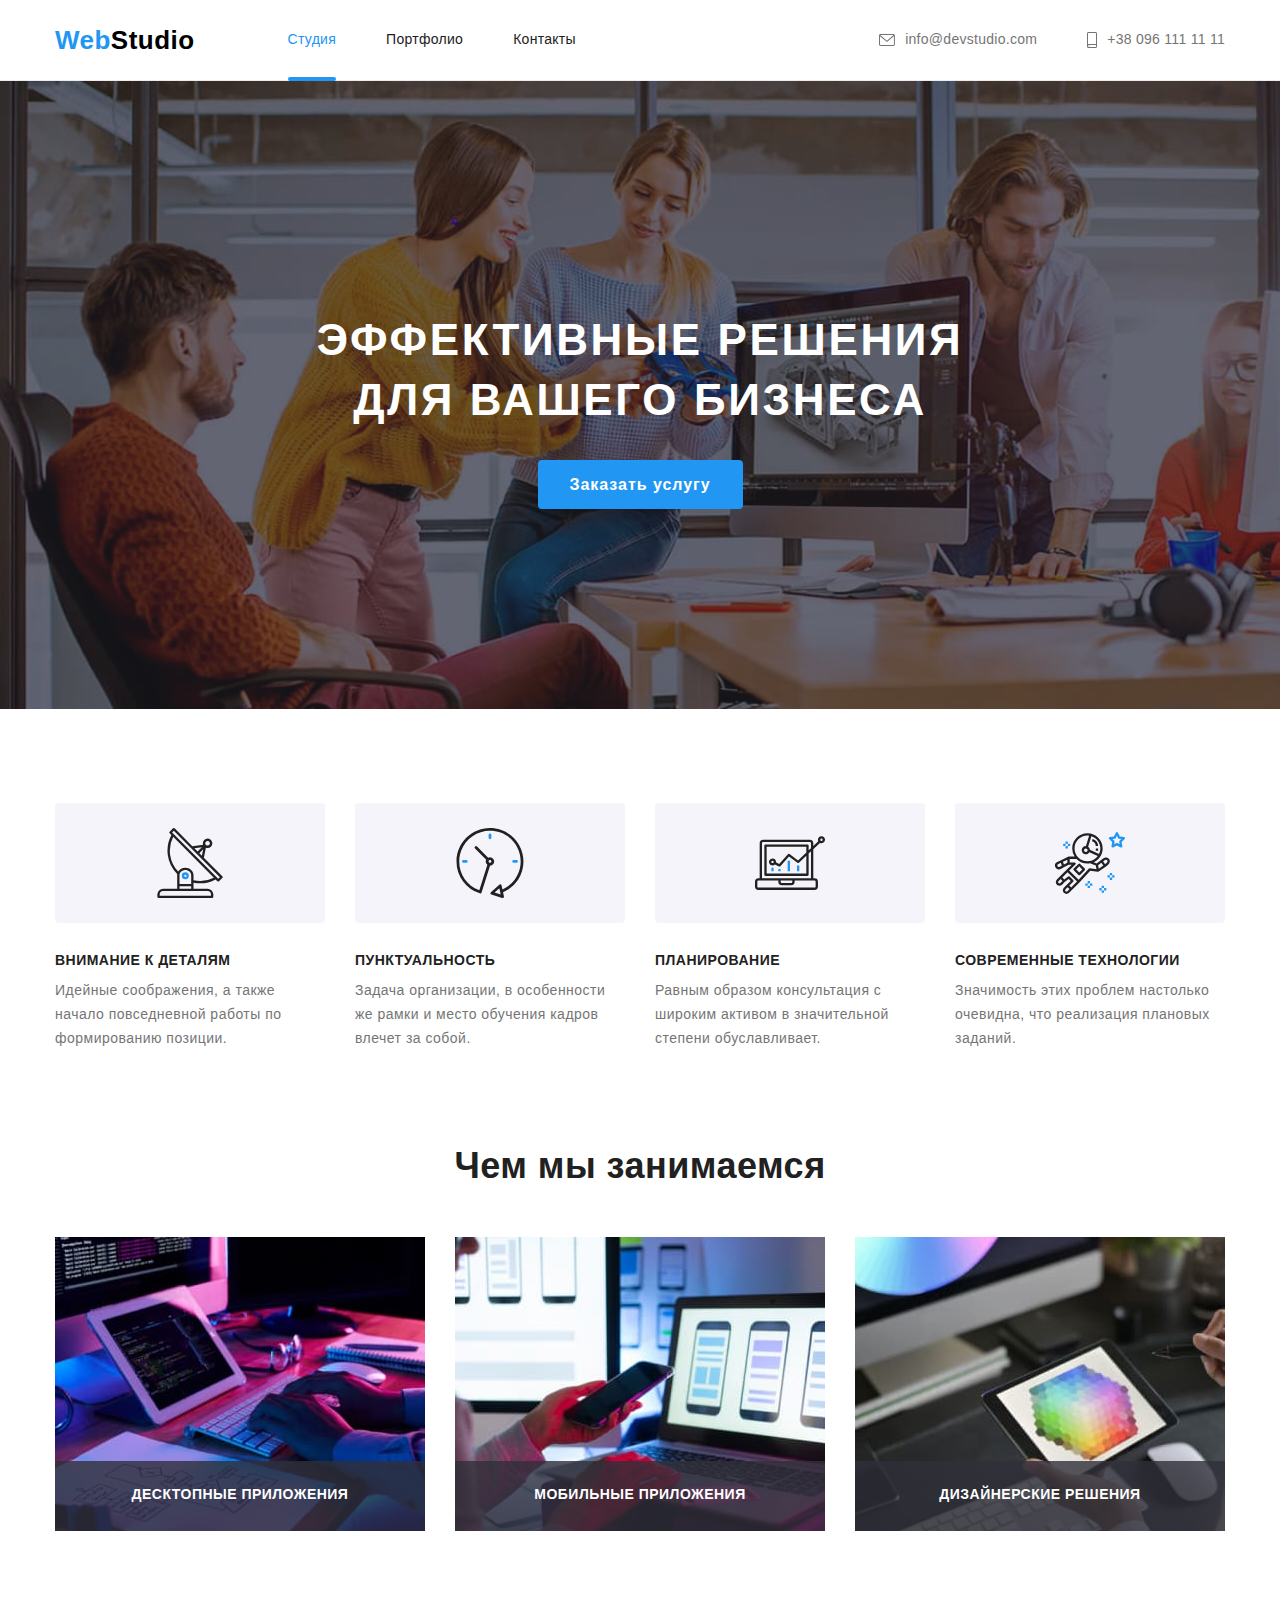
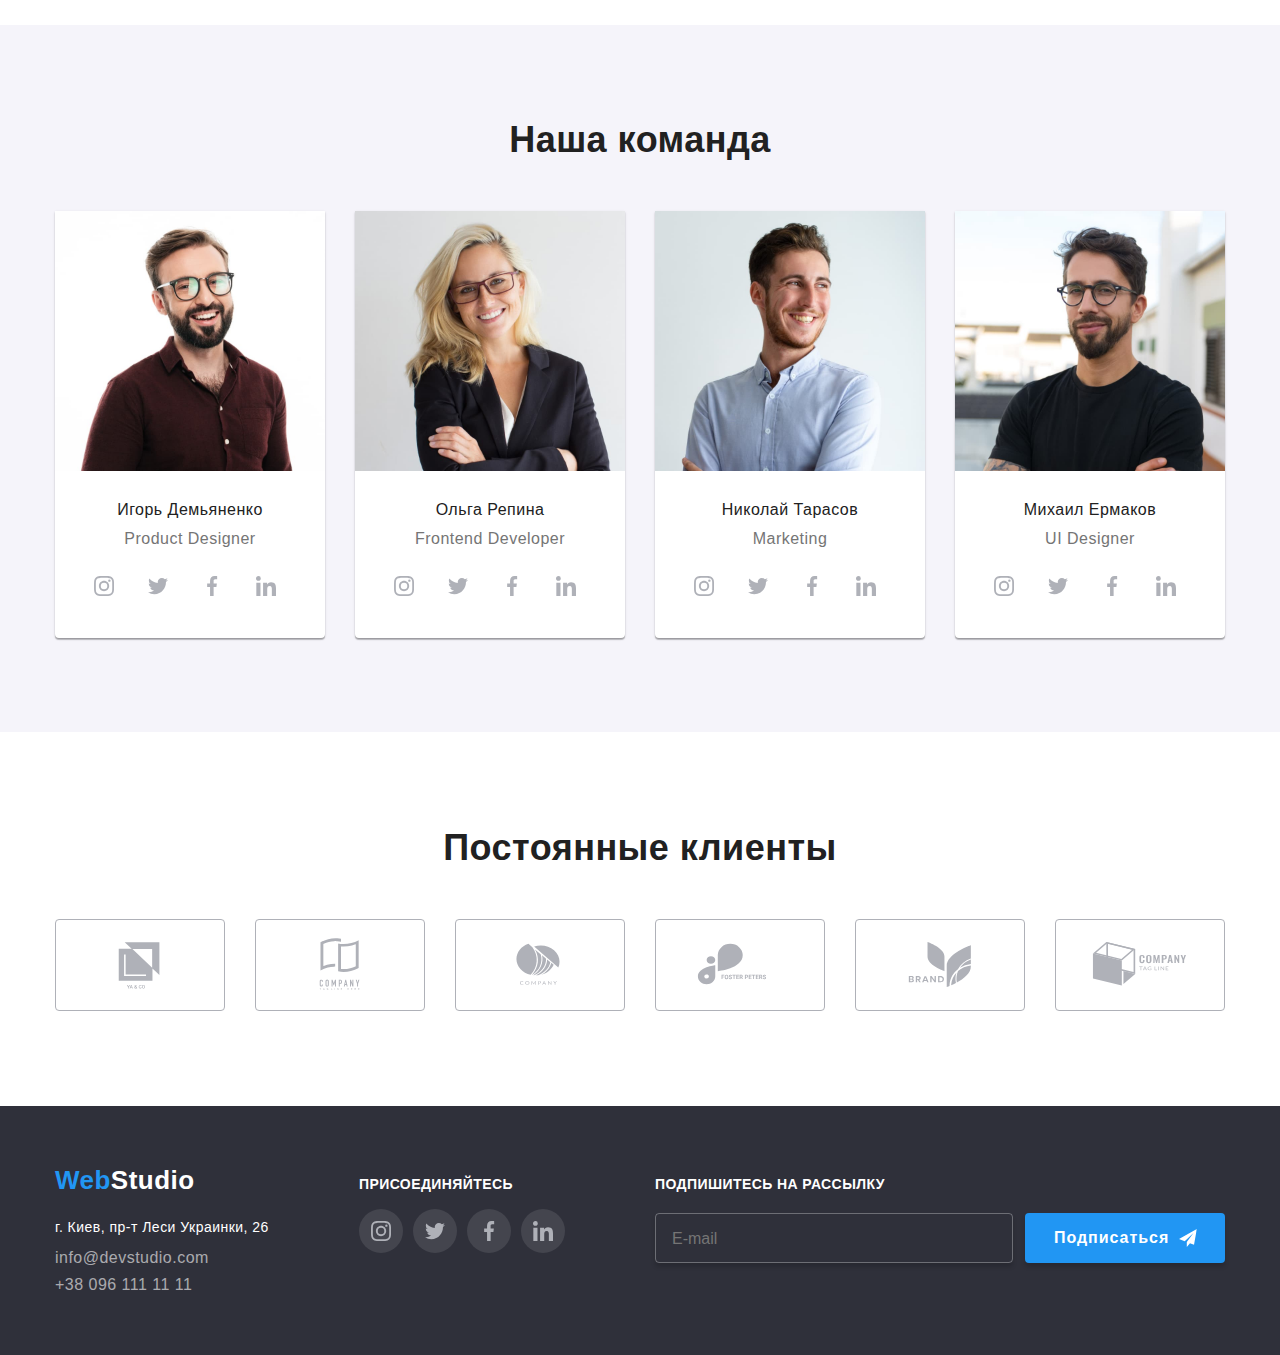
==== commit 213abd14: "все изм" ====
--- a/index.html
+++ b/index.html
@@ -429,28 +429,28 @@
                 <ul class="teams-link__list">
                     <li class="teams-footer__link">
                         <a class="teams-link teams-icon" href="#">
-                            <svg class="teams-icon" width="20" height="20">
+                            <svg width="20" height="20">
                                 <use href="./images/svg-sprite/symbol-defs.svg#icon-instagram-2"></use>
                             </svg>
                         </a>
                     </li>
                     <li class="teams-footer__link">
                         <a class="teams-link teams-icon" href="#">
-                            <svg class="teams-icon" width="20" height="20">
+                            <svg  width="20" height="20">
                                 <use href="./images/svg-sprite/symbol-defs.svg#icon-twitter-1"></use>
                             </svg>
                         </a>
                     </li>
                     <li class="teams-footer__link">
                         <a class="teams-link teams-icon" href="#">
-                            <svg class="teams-icon" width="20" height="20">
+                            <svg width="20" height="20">
                                 <use href="./images/svg-sprite/symbol-defs.svg#icon-facebook-1"></use>
                             </svg>
                         </a>
                     </li>
                     <li class="teams-footer__link">
                         <a class="teams-link teams-icon" href="#">
-                            <svg class="teams-icon" width="20" height="20">
+                            <svg  width="20" height="20">
                                 <use href="./images/svg-sprite/symbol-defs.svg#icon-linkedin-1"></use>
                             </svg>
                         </a>
--- a/css/main.min.css
+++ b/css/main.min.css
@@ -1,3 +1,3 @@
 /*! modern-normalize v1.1.0 | MIT License | https://github.com/sindresorhus/modern-normalize */*,::before,::after{-webkit-box-sizing:border-box;box-sizing:border-box}html{line-height:1.15;-webkit-text-size-adjust:100%;-moz-tab-size:4;-o-tab-size:4;tab-size:4}body{margin:0;font-family:system-ui,-apple-system,"Segoe UI",Roboto,Helvetica,Arial,sans-serif,"Apple Color Emoji","Segoe UI Emoji"}hr{height:0;color:inherit}abbr[title]{-webkit-text-decoration:underline dotted;text-decoration:underline dotted}b,strong{font-weight:bolder}code,kbd,samp,pre{font-family:ui-monospace, SFMono-Regular, Consolas, "Liberation Mono", Menlo,- monospace;font-size:1em}small{font-size:80%}sub,sup{font-size:75%;line-height:0;position:relative;vertical-align:baseline}sub{bottom:-0.25em}sup{top:-0.5em}table{text-indent:0;border-color:inherit}button,input,optgroup,select,textarea{font-family:inherit;font-size:100%;line-height:1.15;margin:0}button,select{text-transform:none}button,[type="button"],[type="reset"],[type="submit"]{-webkit-appearance:button}::-moz-focus-inner{border-style:none;padding:0}:-moz-focusring{outline:1px dotted ButtonText}:-moz-ui-invalid{box-shadow:none}legend{padding:0}progress{vertical-align:baseline}::-webkit-inner-spin-button,::-webkit-outer-spin-button{height:auto}[type="search"]{-webkit-appearance:textfield;outline-offset:-2px}::-webkit-search-decoration{-webkit-appearance:none}::-webkit-file-upload-button{-webkit-appearance:button;font:inherit}summary{display:list-item}body{background-color:#ffffff;color:#212121;font-family:Roboto, sans-serif;letter-spacing:0.03em}img{display:block}label{display:block}.container{margin-left:auto;margin-right:auto;width:1200px;padding:0 15px}.visually-hidden{position:absolute;width:1px;height:1px;margin:-1px;border:0;padding:0;white-space:nowrap;-webkit-clip-path:inset(100%);clip-path:inset(100%);clip:rect(0 0 0 0);overflow:hidden}.backdrop{z-index:888;position:fixed;top:0;left:0;width:100%;height:100%;background-color:rgba(0,0,0,0.2);opacity:1;visibility:visible;-webkit-transition:opacity 250ms cubic-bezier(0.4, 0, 0.2, 1),visibility 250ms cubic-bezier(0.4, 0, 0.2, 1);transition:opacity 250ms cubic-bezier(0.4, 0, 0.2, 1),visibility 250ms cubic-bezier(0.4, 0, 0.2, 1)}.backdrop-form>h2{margin:0 0 12px 0;font-size:20px;text-align:center}.backdrop-form__label{position:relative;display:-webkit-box;display:-ms-flexbox;display:flex;-webkit-box-orient:vertical;-webkit-box-direction:normal;-ms-flex-direction:column;flex-direction:column;font-size:12px;line-height:1.16;letter-spacing:0.01em;color:#757575}.backdrop-form__label--icon{position:absolute;top:55%;left:12px;-webkit-transform:translateY(-55%);transform:translateY(-55%)}.backdrop-form__label:last-child{margin-bottom:20px}.backdrop-input{width:448px;height:40px;border:1px solid rgba(33,33,33,0.2);border-radius:4px;margin-top:4px;margin-bottom:10px;padding-left:42px;-webkit-transition:border 250ms cubic-bezier(0.4, 0, 0.2, 1);transition:border 250ms cubic-bezier(0.4, 0, 0.2, 1)}.backdrop-input:focus{outline:none;border:1px solid #2196f3;cursor:pointer;-webkit-transition:border 250ms cubic-bezier(0.4, 0, 0.2, 1);transition:border 250ms cubic-bezier(0.4, 0, 0.2, 1)}.backdrop-input__textarea{resize:none;font-size:14px;line-height:1.14px;letter-spacing:0.01em;color:#757575;padding:12px 16px;border:1px solid rgba(33,33,33,0.2);border-radius:4px;margin-top:4px}.backdrop-input__textarea:focus{outline:none;border:1px solid #2196f3;cursor:pointer}.backdrop-input:focus+.backdrop-form__label--icon{fill:#2196f3}.backdrop-form{display:-webkit-box;display:-ms-flexbox;display:flex;-webkit-box-orient:vertical;-webkit-box-direction:normal;-ms-flex-direction:column;flex-direction:column;-webkit-box-align:center;-ms-flex-align:center;align-items:center}.backdrop-label__form{font-size:14px;line-height:1.71;color:#757575;margin-top:20px;margin-bottom:30px;display:-webkit-box;display:-ms-flexbox;display:flex;-webkit-box-align:center;-ms-flex-align:center;align-items:center;-webkit-box-pack:center;-ms-flex-pack:center;justify-content:center}.backdrop-label__link{margin-left:6px;color:#2196f3}.backdrop-icon__checkbox{display:inline-block;border:2px solid #212121;border-radius:2px;display:inline-block;width:16px;height:15px;margin-right:8px;-webkit-transition:border 250ms cubic-bezier(0.4, 0, 0.2, 1);transition:border 250ms cubic-bezier(0.4, 0, 0.2, 1);-webkit-appearance:none;-moz-appearance:none;appearance:none;position:absolute}.backdrop-label__checkbox:checked+.backdrop-icon__checkbox{background-color:#2196f3;background-image:url("../images/svg-sprite/icon-check.svg");background-size:contain;border-color:#2196f3;background-origin:border-box}.backdrop-form__button{width:200px;height:50px;background-color:#2196f3;border-radius:4px;border:none;color:#fff;margin-bottom:40px;padding:10px 55px;cursor:pointer}.backdrop-form__button:hover{background-color:#188ce8;outline:none}.backdrop-form__button:focus{background-color:#188ce8;outline:none}.backdrop.is-hidden{visibility:hidden;opacity:0;pointer-events:none}.backdrop.is-hidden .modal{-webkit-transform:translate(-50%, -50%) scale(0.9);transform:translate(-50%, -50%) scale(0.9)}.modal{position:absolute;top:50%;left:50%;padding:40px 40px 0 40px;background-color:#fff;-webkit-box-shadow:0px 1px 3px rgba(0,0,0,0.12),0px 1px 1px rgba(0,0,0,0.14),0px 2px 1px rgba(0,0,0,0.2);box-shadow:0px 1px 3px rgba(0,0,0,0.12),0px 1px 1px rgba(0,0,0,0.14),0px 2px 1px rgba(0,0,0,0.2);border-radius:4px;-webkit-transform:translate(-50%, -50%) scale(1);transform:translate(-50%, -50%) scale(1);-webkit-transition:-webkit-transform 250ms cubic-bezier(0.4, 0, 0.2, 1);transition:-webkit-transform 250ms cubic-bezier(0.4, 0, 0.2, 1);transition:transform 250ms cubic-bezier(0.4, 0, 0.2, 1);transition:transform 250ms cubic-bezier(0.4, 0, 0.2, 1), -webkit-transform 250ms cubic-bezier(0.4, 0, 0.2, 1)}.backdrop.is-hidden .modal{-webkit-transform:translate(-50%, -50%) scale(0.9);transform:translate(-50%, -50%) scale(0.9)}.backdrop-button{position:absolute;top:0;right:0;margin:8px 8px 0 0;padding:6px;border:1px solid rgba(0,0,0,0.1);border-radius:50%;background-color:#fff;display:-webkit-box;display:-ms-flexbox;display:flex;-webkit-box-pack:center;-ms-flex-pack:center;justify-content:center;-webkit-box-align:center;-ms-flex-align:center;align-items:center;cursor:pointer;width:30px;height:30px}.backdrop-button:hover{fill:#2196f3}.header,.header-portfolio{border-bottom-width:1px;border-bottom-style:solid;border-bottom-color:#ececec}.header,.header-portfolio,.header-container{display:-webkit-box;display:-ms-flexbox;display:flex}.list-header__navigation .footer-text{color:rgba(255,255,255,0.6)}.header-logo{color:#000;font-family:Raleway,sans-serif;text-decoration:none;font-weight:700;font-size:26px;line-height:1.19;display:-webkit-box;display:-ms-flexbox;display:flex}.header-logo--color,.footer-logo--color{color:#2196f3;font-size:26px}.header-site__navigation{position:relative;margin-right:50px;color:#000;font-weight:500;font-size:14px;line-height:1.14;letter-spacing:0.02em;list-style:none;padding:0;margin-top:0;margin-bottom:0}.header-site__navigation:last-child{margin-right:0}.header-site__navigation .header-site__link:hover{color:#2196f3}.header-site__navigation .header-site__link:focus{color:#2196f3}.header-site__navigation .header-site__link.current-header{color:#2196f3}.header-site__navigation a:hover{color:#2196f3}.header-site__navigation a:focus{color:#2196f3}.header-site__navigation .header-site__link--navigation{text-decoration:none;color:#757575}.header-site__navigation .list-header__navigation{list-style:none;padding-top:50px;padding-bottom:94px}.header-main__navigation{display:-webkit-box;display:-ms-flexbox;display:flex;-webkit-box-align:center;-ms-flex-align:center;align-items:center}.header-site__link{-webkit-transition:color 250ms cubic-bezier(0.4, 0, 0.2, 1);transition:color 250ms cubic-bezier(0.4, 0, 0.2, 1)}.header-site__link{text-decoration:none;color:#212121;display:block;padding-top:32px;padding-bottom:32px}.header-site__link--navigation{-webkit-transition:color 250ms cubic-bezier(0.4, 0, 0.2, 1);transition:color 250ms cubic-bezier(0.4, 0, 0.2, 1)}.current-header::after{content:"";position:absolute;display:block;width:100%;height:4px;background-color:#2196f3;left:0;bottom:0;border-radius:2px;bottom:-1px}.header-list__navigation{margin-top:0;margin-bottom:0}.button-hero__modal{margin-top:0px;min-width:200px;-webkit-box-sizing:border-box;box-sizing:border-box;padding:10px 32px;border-radius:4px;text-align:center;background-color:#2196f3;color:#ffffff;cursor:pointer;font-weight:700;font-size:16px;line-height:1.87;letter-spacing:0.06em;border:none;-webkit-transition:background-color 250ms cubic-bezier(0.4, 0, 0.2, 1);transition:background-color 250ms cubic-bezier(0.4, 0, 0.2, 1)}.button-hero__modal:hover{background-color:#188ce8}.button-hero__modal:focus{background-color:#188ce8}.button-portfolio__first{min-width:73px;padding:6px 22px;border-radius:4px;text-align:center;background-color:#2196f3;color:#fff;cursor:pointer;letter-spacing:0.03em;border:none;-webkit-box-shadow:0px 1px 1px rgba(0,0,0,0.12),0px 4px 4px rgba(0,0,0,0.06),1px 4px 6px rgba(0,0,0,0.16);box-shadow:0px 1px 1px rgba(0,0,0,0.12),0px 4px 4px rgba(0,0,0,0.06),1px 4px 6px rgba(0,0,0,0.16)}.button-portfolio{min-width:128px;padding:6px 22px;border-radius:4px;text-align:center;background-color:#f5f4fa;cursor:pointer;letter-spacing:0.03em;border:none}.button-portfolio:hover{background-color:#2196f3;color:#ffffff;-webkit-box-shadow:0px 1px 1px rgba(0,0,0,0.12),0px 4px 4px rgba(0,0,0,0.06),1px 4px 6px rgba(0,0,0,0.16);box-shadow:0px 1px 1px rgba(0,0,0,0.12),0px 4px 4px rgba(0,0,0,0.06),1px 4px 6px rgba(0,0,0,0.16)}.button-portfolio:focus{background-color:#2196f3;color:#ffffff;-webkit-box-shadow:0px 1px 1px rgba(0,0,0,0.12),0px 4px 4px rgba(0,0,0,0.06),1px 4px 6px rgba(0,0,0,0.16);box-shadow:0px 1px 1px rgba(0,0,0,0.12),0px 4px 4px rgba(0,0,0,0.06),1px 4px 6px rgba(0,0,0,0.16)}.hero{padding-top:200px;padding-bottom:200px;background-color:#2f303a;color:#fff;text-align:center}.hero{max-width:1600px;margin-right:auto;margin-left:auto;background-size:cover;background-image:-webkit-gradient(linear, left top, right top, from(rgba(47,48,58,0.4)), to(rgba(47,48,58,0.4))),url("../images/hero-img.jpg");background-image:linear-gradient(to right, rgba(47,48,58,0.4), rgba(47,48,58,0.4)),url("../images/hero-img.jpg")}.hero -title{margin-top:0px;margin-bottom:30px;font-weight:900;font-size:44px;line-height:1.36;letter-spacing:0.06em;text-transform:uppercase}.hero>h1{color:#fff}.offers-title__list{font-weight:700;font-size:14px;line-height:1.14;text-transform:uppercase;margin-top:0;margin-bottom:0}.offers-list__text{margin-top:10px;margin-bottom:0px;color:#757575;font-weight:400;font-size:14px;line-height:1.71}.offers-list__navigation{margin-right:30px;width:270px}.offers-list__navigation:last-child{margin-right:0}.offers-icon__list{display:-webkit-box;display:-ms-flexbox;display:flex;-webkit-box-pack:center;-ms-flex-pack:center;justify-content:center;-webkit-box-align:center;-ms-flex-align:center;align-items:center;background-color:#f5f4fa;height:120px;border-radius:4px;margin-bottom:30px}.offers-list__title{display:-webkit-box;display:-ms-flexbox;display:flex;-webkit-box-align:center;-ms-flex-align:center;align-items:center;margin:0;padding:0;list-style:none}.offers{margin-bottom:0;padding:94px 0}.offers .offers,.offers .works{background-color:#fff}.works{margin-top:0;padding-bottom:94px}.works-title{margin-bottom:50px;margin-top:0;font-weight:700;font-size:36px;line-height:1.16;text-align:center}.list-works,.list-teams{list-style:none;padding:0;margin:0;display:-webkit-box;display:-ms-flexbox;display:flex}.list-works__image,.list-teams__border{margin-right:30px}.list-works__image:last-child{margin-right:0}.list-works__image{position:relative}.works-image__wrapper{position:absolute;width:100%;height:70px;bottom:0;background-color:rgba(47,48,58,0.8)}.works-image__title{color:#fff;font-weight:700;font-size:14px;line-height:0.87;text-align:center;text-transform:uppercase;margin:0;padding:27px 0}.teams-title,.customers-title{margin-top:0px;margin-bottom:50px;font-weight:700;font-size:36px;line-height:1.16;text-align:center}.teams{margin-top:0px;margin-bottom:1px;background-color:#f5f4fa;padding-top:94px;padding-bottom:94px}.teams-name{font-weight:500;font-size:16px;line-height:1.18;margin-top:0;margin-bottom:10px;text-align:center}.teams-person{margin-top:0;margin-bottom:0;color:#757575;font-weight:400;font-size:16px;line-height:1.18;text-align:center}.offers>h2,.works>h2,.teams>h2{font-weight:700;font-size:36px;line-height:1.16;text-align:center}.list-teams__border{background-color:#fff;width:270px;-webkit-box-shadow:0px 1px 3px rgba(0,0,0,0.12),0px 1px 1px rgba(0,0,0,0.14),0px 2px 1px rgba(0,0,0,0.2);box-shadow:0px 1px 3px rgba(0,0,0,0.12),0px 1px 1px rgba(0,0,0,0.14),0px 2px 1px rgba(0,0,0,0.2);border-radius:0px 0px 4px 4px}.list-teams__border:last-child{margin-right:0}.teams-wrapper{padding:30px 10px}.customers{margin-top:0px;margin-bottom:1px;padding-top:94px;padding-bottom:94px}.customers-list{margin:0 30px 0 0;width:170px;height:92px}.customers-link{border:1px solid #afb1b8;border-radius:4px}.customers-link__list{display:-webkit-box;display:-ms-flexbox;display:flex;-webkit-box-align:center;-ms-flex-align:center;align-items:center;list-style:none;margin:0;padding:0}.customers-list:last-child{margin-right:0}.customers-link:hover,.customers-link:focus{border:1px solid #2196f3}.customers-link:hover,.customers-link:focus,.customers-list__icon:hover,.customers-list__icon:focus{fill:#2196f3}.footer{background-color:#2f303a;padding-top:60px;padding-bottom:60px}.footer-address{margin-top:20px}.footer-text{margin:0 0 9px 0;color:#fff;font-style:normal;font-weight:400;font-size:14px;line-height:1.71}.footer-navigation{margin-bottom:9px}.footer-navigation__link{display:inline-block;color:rgba(255,255,255,0.6);text-decoration:none;font-style:normal}.footer-list{display:-webkit-box;display:-ms-flexbox;display:flex;-webkit-box-align:baseline;-ms-flex-align:baseline;align-items:baseline;-webkit-box-orient:horizontal;-webkit-box-direction:normal;-ms-flex-direction:row;flex-direction:row;-webkit-box-pack:justify;-ms-flex-pack:justify;justify-content:space-between}.footer-form{margin-right:12px}.footer-wrapper>h2{font-weight:700;font-size:14px;line-height:1.14;letter-spacing:0.03em;margin:0;padding:0;text-transform:uppercase;color:var(--primary-white-color)}.footer-section__wrapper>h2{font-weight:700;font-size:14px;line-height:1.14;letter-spacing:0.03em;margin:0;padding:0;text-transform:uppercase;color:var(--primary-white-color)}.footer-section__list{display:-webkit-box;display:-ms-flexbox;display:flex;-webkit-box-pack:center;-ms-flex-pack:center;justify-content:center;list-style:none;margin:20px 0 0 0;padding:0}.footer-input{border:1px solid rgba(255,255,255,0.3);-webkit-box-shadow:0px 4px 4px rgba(0,0,0,0.15);box-shadow:0px 4px 4px rgba(0,0,0,0.15);border-radius:4px;font-size:16px;line-height:1.25;color:rgba(255,255,255,0.6);background-color:inherit;padding:15px 0 13px 16px;width:358px;outline:none}.footer-button{background-color:var(--accent-color);-webkit-box-shadow:0px 4px 4px rgba(0,0,0,0.15);box-shadow:0px 4px 4px rgba(0,0,0,0.15);border-radius:4px;border:none;color:var(--primary-white-color);padding:0 0 0 29px;cursor:pointer;font-weight:700;font-size:16px;line-height:1.87;letter-spacing:0.06em;display:-webkit-box;display:-ms-flexbox;display:flex;-webkit-box-align:center;-ms-flex-align:center;align-items:center;width:200px}.footer-button:hover{background-color:#188ce8}.footer-button:focus{background-color:#188ce8}.footer-icon{fill:var(--primary-white-color);margin:13px 28px 13px 10px}.text-footer{list-style:none;padding-left:0;margin:0}.footer-logo{display:-webkit-box;display:-ms-flexbox;display:flex;-webkit-box-align:center;-ms-flex-align:center;align-items:center;font-family:Raleway,sans-serif;font-weight:700;text-decoration:none}.logo-footer--color{color:#fff;font-size:26px}.list-buttom{margin-right:8px}.list-buttom:last-child{margin-right:0}.list-text__project{margin:0;color:#757575;font-weight:400;font-size:16px;line-height:1.87}.header-site__navigation{display:-webkit-box;display:-ms-flexbox;display:flex;-webkit-box-align:center;-ms-flex-align:center;align-items:center;text-decoration:none;margin-left:auto}.header-site__link--navigation{display:-webkit-box;display:-ms-flexbox;display:flex;-webkit-box-align:center;-ms-flex-align:center;align-items:center}.list-text__wrapper{padding:20px 24px 17px;border-right:1px solid #eeeeee;border-bottom:1px solid #eeeeee;border-left:1px solid #eeeeee}.list-text__name{margin:0 0 4px 0;color:#4e4c4c}.list-header__navigation{display:-webkit-box;display:-ms-flexbox;display:flex;-webkit-box-pack:center;-ms-flex-pack:center;justify-content:center;list-style:none;padding-left:0;margin-left:93px}.button-portfolio{-webkit-transition:background-color 250ms cubic-bezier(0.4, 0, 0.2, 1),color 250ms cubic-bezier(0.4, 0, 0.2, 1),-webkit-box-shadow 250ms cubic-bezier(0.4, 0, 0.2, 1);transition:background-color 250ms cubic-bezier(0.4, 0, 0.2, 1),color 250ms cubic-bezier(0.4, 0, 0.2, 1),-webkit-box-shadow 250ms cubic-bezier(0.4, 0, 0.2, 1);transition:background-color 250ms cubic-bezier(0.4, 0, 0.2, 1),color 250ms cubic-bezier(0.4, 0, 0.2, 1),box-shadow 250ms cubic-bezier(0.4, 0, 0.2, 1);transition:background-color 250ms cubic-bezier(0.4, 0, 0.2, 1),color 250ms cubic-bezier(0.4, 0, 0.2, 1),box-shadow 250ms cubic-bezier(0.4, 0, 0.2, 1),-webkit-box-shadow 250ms cubic-bezier(0.4, 0, 0.2, 1)}.list-hero__buttom{display:-webkit-box;display:-ms-flexbox;display:flex;-webkit-box-pack:center;-ms-flex-pack:center;justify-content:center;list-style:none;padding-left:0;margin:0 0 50px 0}.list-link__image{display:block}.hero-portfolio{padding-top:94px;padding-bottom:94px}.list-header__navigation.link-list{display:-webkit-box;display:-ms-flexbox;display:flex;-ms-flex-wrap:wrap;flex-wrap:wrap;margin:0}.list-link__more{display:inline-block;text-decoration:none;-webkit-transition:-webkit-box-shadow 250ms cubic-bezier(0.4, 0, 0.2, 1);transition:-webkit-box-shadow 250ms cubic-bezier(0.4, 0, 0.2, 1);transition:box-shadow 250ms cubic-bezier(0.4, 0, 0.2, 1);transition:box-shadow 250ms cubic-bezier(0.4, 0, 0.2, 1), -webkit-box-shadow 250ms cubic-bezier(0.4, 0, 0.2, 1)}.product-link__wrapper{position:relative;overflow:hidden}.list-link__wrapper{position:absolute;top:0;left:0;width:100%;height:100%;background-color:rgba(33,150,243,0.9);padding:63px 24px;-webkit-transition:-webkit-transform 250ms cubic-bezier(0.4, 0, 0.2, 1);transition:-webkit-transform 250ms cubic-bezier(0.4, 0, 0.2, 1);transition:transform 250ms cubic-bezier(0.4, 0, 0.2, 1);transition:transform 250ms cubic-bezier(0.4, 0, 0.2, 1), -webkit-transform 250ms cubic-bezier(0.4, 0, 0.2, 1);-webkit-transform:translateY(100%);transform:translateY(100%)}.list-link__more:hover .list-link__wrapper{-webkit-transform:translateY(0);transform:translateY(0)}.list-link__text{font-size:18px;line-height:1.55;letter-spacing:0.03em;color:#fff}.list-link__category{margin-right:30px;margin-bottom:30px;width:370px;background-color:#fff}.list-link__more:hover,.list-link__more:focus{-webkit-box-shadow:0px 1px 1px rgba(0,0,0,0.12),0px 4px 4px rgba(0,0,0,0.06),1px 4px 6px rgba(0,0,0,0.16);box-shadow:0px 1px 1px rgba(0,0,0,0.12),0px 4px 4px rgba(0,0,0,0.06),1px 4px 6px rgba(0,0,0,0.16)}.list-link__category:hover,.list-link__category:focus{border-right:0;border-bottom:0;border-left:0}.list-link__category:nth-child(3n){margin-right:0}.list-link__category:nth-last-child(-n+3){margin-bottom:0}.header-site__icon{width:16px;height:12px;margin-right:10px;fill:currentColor}.header-site__icon--width{width:10px;height:16px;margin-right:10px;fill:currentColor}.header-site__link--navigation:hover,.header-site__link--navigation:focus{fill:#2196f3}.teams-link{width:44px;height:44px;border-radius:50%;display:-webkit-box;display:-ms-flexbox;display:flex;-webkit-box-pack:center;-ms-flex-pack:center;justify-content:center;-webkit-box-align:center;-ms-flex-align:center;align-items:center;fill:#afb1b8;-webkit-transition:background-color 250ms cubic-bezier(0.4, 0, 0.2, 1);transition:background-color 250ms cubic-bezier(0.4, 0, 0.2, 1)}.teams-link:hover,.teams-link:focus{background-color:#2196f3;fill:#fff}.teams-footer__link{margin-right:10px}.teams-footer__link:last-child{margin-right:0}.teams-link__list{display:-webkit-box;display:-ms-flexbox;display:flex;-webkit-box-pack:center;-ms-flex-pack:center;justify-content:center;-webkit-box-align:center;-ms-flex-align:center;align-items:center;list-style:none;margin:16px 0 0 0;padding:0}.teams-list{margin-right:10px}.teams-icon{background-color:rgba(255,255,255,0.1)}.customers-link{width:100%;height:100%;display:-webkit-box;display:-ms-flexbox;display:flex;-webkit-box-pack:center;-ms-flex-pack:center;justify-content:center;-webkit-box-align:center;-ms-flex-align:center;align-items:center;-webkit-transition:border 250ms cubic-bezier(0.4, 0, 0.2, 1);transition:border 250ms cubic-bezier(0.4, 0, 0.2, 1);fill:#afb1b8}.customers-list__icon{-webkit-transition:fill 250ms cubic-bezier(0.4, 0, 0.2, 1);transition:fill 250ms cubic-bezier(0.4, 0, 0.2, 1)}
+ monospace;font-size:1em}small{font-size:80%}sub,sup{font-size:75%;line-height:0;position:relative;vertical-align:baseline}sub{bottom:-0.25em}sup{top:-0.5em}table{text-indent:0;border-color:inherit}button,input,optgroup,select,textarea{font-family:inherit;font-size:100%;line-height:1.15;margin:0}button,select{text-transform:none}button,[type="button"],[type="reset"],[type="submit"]{-webkit-appearance:button}::-moz-focus-inner{border-style:none;padding:0}:-moz-focusring{outline:1px dotted ButtonText}:-moz-ui-invalid{box-shadow:none}legend{padding:0}progress{vertical-align:baseline}::-webkit-inner-spin-button,::-webkit-outer-spin-button{height:auto}[type="search"]{-webkit-appearance:textfield;outline-offset:-2px}::-webkit-search-decoration{-webkit-appearance:none}::-webkit-file-upload-button{-webkit-appearance:button;font:inherit}summary{display:list-item}body{background-color:#ffffff;color:#212121;font-family:Roboto, sans-serif;letter-spacing:0.03em}img{display:block}label{display:block}.container{margin-left:auto;margin-right:auto;width:1200px;padding:0 15px}.visually-hidden{position:absolute;width:1px;height:1px;margin:-1px;border:0;padding:0;white-space:nowrap;-webkit-clip-path:inset(100%);clip-path:inset(100%);clip:rect(0 0 0 0);overflow:hidden}.backdrop{z-index:888;position:fixed;top:0;left:0;width:100%;height:100%;background-color:rgba(0,0,0,0.2);opacity:1;visibility:visible;-webkit-transition:opacity 250ms cubic-bezier(0.4, 0, 0.2, 1),visibility 250ms cubic-bezier(0.4, 0, 0.2, 1);transition:opacity 250ms cubic-bezier(0.4, 0, 0.2, 1),visibility 250ms cubic-bezier(0.4, 0, 0.2, 1)}.backdrop-form>h2{margin:0 0 12px 0;font-size:20px;text-align:center}.backdrop-form__label{position:relative;display:-webkit-box;display:-ms-flexbox;display:flex;-webkit-box-orient:vertical;-webkit-box-direction:normal;-ms-flex-direction:column;flex-direction:column;font-size:12px;line-height:1.16;letter-spacing:0.01em;color:#757575}.backdrop-form__label--icon{position:absolute;top:55%;left:12px;-webkit-transform:translateY(-55%);transform:translateY(-55%)}.backdrop-form__label--icon__label:last-child{margin-bottom:20px}.backdrop-input{width:448px;height:40px;border:1px solid rgba(33,33,33,0.2);border-radius:4px;margin-top:4px;margin-bottom:10px;padding-left:42px;-webkit-transition:border 250ms cubic-bezier(0.4, 0, 0.2, 1);transition:border 250ms cubic-bezier(0.4, 0, 0.2, 1)}.backdrop-input:focus{outline:none;border:1px solid #2196f3;cursor:pointer;-webkit-transition:border 250ms cubic-bezier(0.4, 0, 0.2, 1);transition:border 250ms cubic-bezier(0.4, 0, 0.2, 1)}.backdrop-input__textarea{resize:none;font-size:14px;line-height:1.14px;letter-spacing:0.01em;color:#757575;padding:12px 16px;border:1px solid rgba(33,33,33,0.2);border-radius:4px;margin-top:4px}.backdrop-input__textarea:focus{outline:none;border:1px solid #2196f3;cursor:pointer}.backdrop-input:focus+.backdrop-form__label--icon{fill:#2196f3}.backdrop-form{display:-webkit-box;display:-ms-flexbox;display:flex;-webkit-box-orient:vertical;-webkit-box-direction:normal;-ms-flex-direction:column;flex-direction:column;-webkit-box-align:center;-ms-flex-align:center;align-items:center}.backdrop-label__form{font-size:14px;line-height:1.71;color:#757575;margin-top:20px;margin-bottom:30px;display:-webkit-box;display:-ms-flexbox;display:flex;-webkit-box-align:center;-ms-flex-align:center;align-items:center;-webkit-box-pack:center;-ms-flex-pack:center;justify-content:center}.backdrop-label__link{margin-left:6px;color:#2196f3}.backdrop-icon__checkbox{display:inline-block;border:2px solid #212121;border-radius:2px;display:inline-block;width:16px;height:15px;margin-right:8px;-webkit-transition:border 250ms cubic-bezier(0.4, 0, 0.2, 1);transition:border 250ms cubic-bezier(0.4, 0, 0.2, 1);-webkit-appearance:none;-moz-appearance:none}.backdrop-label__checkbox:checked+.backdrop-icon__checkbox{background-color:#2196f3;background-image:url("../images/svg-sprite/icon-check.svg");background-size:contain;border-color:#2196f3;background-origin:border-box}.backdrop-label__checkbox{-webkit-appearance:none;-moz-appearance:none;appearance:none;position:absolute}.backdrop-form__button{width:200px;height:50px;background-color:#2196f3;border-radius:4px;border:none;color:#fff;margin-bottom:40px;padding:10px 55px;cursor:pointer}.backdrop-form__button:hover{background-color:#188ce8;outline:none}.backdrop-form__button:focus{background-color:#188ce8;outline:none}.backdrop.is-hidden{visibility:hidden;opacity:0;pointer-events:none}.backdrop.is-hidden .modal{-webkit-transform:translate(-50%, -50%) scale(0.9);transform:translate(-50%, -50%) scale(0.9)}.modal{position:absolute;top:50%;left:50%;padding:40px 40px 0 40px;background-color:#fff;-webkit-box-shadow:0px 1px 3px rgba(0,0,0,0.12),0px 1px 1px rgba(0,0,0,0.14),0px 2px 1px rgba(0,0,0,0.2);box-shadow:0px 1px 3px rgba(0,0,0,0.12),0px 1px 1px rgba(0,0,0,0.14),0px 2px 1px rgba(0,0,0,0.2);border-radius:4px;-webkit-transform:translate(-50%, -50%) scale(1);transform:translate(-50%, -50%) scale(1);-webkit-transition:-webkit-transform 250ms cubic-bezier(0.4, 0, 0.2, 1);transition:-webkit-transform 250ms cubic-bezier(0.4, 0, 0.2, 1);transition:transform 250ms cubic-bezier(0.4, 0, 0.2, 1);transition:transform 250ms cubic-bezier(0.4, 0, 0.2, 1), -webkit-transform 250ms cubic-bezier(0.4, 0, 0.2, 1)}.backdrop.is-hidden .modal{-webkit-transform:translate(-50%, -50%) scale(0.9);transform:translate(-50%, -50%) scale(0.9)}.backdrop-button{position:absolute;top:0;right:0;margin:8px 8px 0 0;padding:6px;border:1px solid rgba(0,0,0,0.1);border-radius:50%;background-color:#fff;display:-webkit-box;display:-ms-flexbox;display:flex;-webkit-box-pack:center;-ms-flex-pack:center;justify-content:center;-webkit-box-align:center;-ms-flex-align:center;align-items:center;cursor:pointer;width:30px;height:30px}.backdrop-button:hover{fill:#2196f3}.header,.header-portfolio{border-bottom-width:1px;border-bottom-style:solid;border-bottom-color:#ececec}.header,.header-portfolio,.header-container{display:-webkit-box;display:-ms-flexbox;display:flex}.list-header__navigation .footer-text{color:rgba(255,255,255,0.6)}.header-site__navigation{position:relative;margin-right:50px;color:#000;font-weight:500;font-size:14px;line-height:1.14;letter-spacing:0.02em;list-style:none;padding:0;margin-top:0;margin-bottom:0}.header-site__navigation:last-child{margin-right:0}.header-site__navigation .header-site__link:hover{color:#2196f3}.header-site__navigation .header-site__link:focus{color:#2196f3}.header-site__navigation .header-site__link.current-header{color:#2196f3}.header-site__navigation a:hover{color:#2196f3}.header-site__navigation a:focus{color:#2196f3}.header-site__navigation .header-site__link--navigation{text-decoration:none;color:#757575}.header-site__navigation .list-header__navigation{list-style:none;padding-top:50px;padding-bottom:94px}.hero-title{margin-top:0 px;margin-bottom:30 px;font-weight:900;font-size:44px;line-height:1.36;letter-spacing:0.06em;text-transform:uppercase}.header-main__navigation{display:-webkit-box;display:-ms-flexbox;display:flex;-webkit-box-align:center;-ms-flex-align:center;align-items:center}.header-site__link{-webkit-transition:color 250ms cubic-bezier(0.4, 0, 0.2, 1);transition:color 250ms cubic-bezier(0.4, 0, 0.2, 1)}.header-site__link{text-decoration:none;color:#212121;display:block;padding-top:32px;padding-bottom:32px}.header-site__link--navigation{-webkit-transition:color 250ms cubic-bezier(0.4, 0, 0.2, 1);transition:color 250ms cubic-bezier(0.4, 0, 0.2, 1)}.current-header::after{content:"";position:absolute;display:block;width:100%;height:4px;background-color:#2196f3;left:0;bottom:0;border-radius:2px;bottom:-1px}.header-list__navigation{margin-top:0;margin-bottom:0}.button-hero__modal{margin-top:0px;min-width:200px;-webkit-box-sizing:border-box;box-sizing:border-box;padding:10px 32px;border-radius:4px;text-align:center;background-color:#2196f3;color:#ffffff;cursor:pointer;font-weight:700;font-size:16px;line-height:1.87;letter-spacing:0.06em;border:none;-webkit-transition:background-color 250ms cubic-bezier(0.4, 0, 0.2, 1);transition:background-color 250ms cubic-bezier(0.4, 0, 0.2, 1)}.button-hero__modal:hover{background-color:#188ce8}.button-hero__modal:focus{background-color:#188ce8}.header-logo{color:#000;font-family:Raleway,sans-serif;text-decoration:none;font-weight:700;font-size:26px;line-height:1.19;display:-webkit-box;display:-ms-flexbox;display:flex}.header-logo--color,.footer-logo--color{color:#2196f3;font-size:26px}.hero{padding-top:200px;padding-bottom:200px;background-color:#2f303a;color:#fff;text-align:center}.hero{max-width:1600px;margin-right:auto;margin-left:auto;background-size:cover;background-image:-webkit-gradient(linear, left top, right top, from(rgba(47,48,58,0.4)), to(rgba(47,48,58,0.4))),url("../images/hero-img.jpg");background-image:linear-gradient(to right, rgba(47,48,58,0.4), rgba(47,48,58,0.4)),url("../images/hero-img.jpg")}.hero -title{margin-top:0px;margin-bottom:30px;font-weight:900;font-size:44px;line-height:1.36;letter-spacing:0.06em;text-transform:uppercase}.hero>h1{color:#fff}.offers-title__list{font-weight:700;font-size:14px;line-height:1.14;text-transform:uppercase;margin-top:0;margin-bottom:0}.offers-list__text{margin-top:10px;margin-bottom:0px;color:#757575;font-weight:400;font-size:14px;line-height:1.71}.offers-list__navigation{margin-right:30px;width:270px}.offers-list__navigation:last-child{margin-right:0}.offers-icon__list{display:-webkit-box;display:-ms-flexbox;display:flex;-webkit-box-pack:center;-ms-flex-pack:center;justify-content:center;-webkit-box-align:center;-ms-flex-align:center;align-items:center;background-color:#f5f4fa;height:120px;border-radius:4px;margin-bottom:30px}.offers-list__title{display:-webkit-box;display:-ms-flexbox;display:flex;-webkit-box-align:center;-ms-flex-align:center;align-items:center;margin:0;padding:0;list-style:none}.offers{margin-bottom:0;padding:94px 0}.offers .offers,.offers .works{background-color:#fff}.works{margin-top:0;padding-bottom:94px}.works-title{margin-bottom:50px;margin-top:0;font-weight:700;font-size:36px;line-height:1.16;text-align:center}.list-works,.list-teams{list-style:none;padding:0;margin:0;display:-webkit-box;display:-ms-flexbox;display:flex}.list-works__image,.list-teams__border{margin-right:30px}.list-works__image{position:relative}.list-works__image__image:last-child{margin-right:0}.list-works__image__wrapper{position:absolute;width:100%;height:70px;bottom:0;background-color:rgba(47,48,58,0.8)}.list-works__image__title{color:#fff;font-weight:700;font-size:14px;line-height:0.87;text-align:center;text-transform:uppercase;margin:0;padding:27px 0}.works-image__wrapper{position:absolute;width:100%;height:70px;bottom:0;background-color:rgba(47,48,58,0.8)}.works-image__title{color:#fff;font-weight:700;font-size:14px;line-height:0.87;text-align:center;text-transform:uppercase;margin:0;padding:27px 0}.teams-title,.customers-title{margin-top:0px;margin-bottom:50px;font-weight:700;font-size:36px;line-height:1.16;text-align:center}.teams{margin-top:0px;margin-bottom:1px;background-color:#f5f4fa;padding-top:94px;padding-bottom:94px}.teams-name{font-weight:500;font-size:16px;line-height:1.18;margin-top:0;margin-bottom:10px;text-align:center}.teams-person{margin-top:0;margin-bottom:0;color:#757575;font-weight:400;font-size:16px;line-height:1.18;text-align:center}.teams-wrapper{padding:30px 10px}.offers>h2,.works>h2,.teams>h2{font-weight:700;font-size:36px;line-height:1.16;text-align:center}.list-teams__border{background-color:#fff;width:270px;-webkit-box-shadow:0px 1px 3px rgba(0,0,0,0.12),0px 1px 1px rgba(0,0,0,0.14),0px 2px 1px rgba(0,0,0,0.2);box-shadow:0px 1px 3px rgba(0,0,0,0.12),0px 1px 1px rgba(0,0,0,0.14),0px 2px 1px rgba(0,0,0,0.2);border-radius:0px 0px 4px 4px}.list-teams__border:last-child{margin-right:0}.customers{margin-top:0px;margin-bottom:1px;padding-top:94px;padding-bottom:94px}.customers-list{margin:0 30px 0 0;width:170px;height:92px}.customers-link{border:1px solid #afb1b8;border-radius:4px}.customers-link__list{display:-webkit-box;display:-ms-flexbox;display:flex;-webkit-box-align:center;-ms-flex-align:center;align-items:center;list-style:none;margin:0;padding:0}.customers-list:last-child{margin-right:0}.customers-link:hover,.customers-link:focus{border:1px solid #2196f3}.customers-link:hover,.customers-link:focus,.customers-list__icon:hover,.customers-list__icon:focus{fill:#2196f3}.footer{background-color:#2f303a;padding-top:60px;padding-bottom:60px}.footer-address{margin-top:20px}.footer-text{margin:0 0 9px 0;color:#fff;font-style:normal;font-weight:400;font-size:14px;line-height:1.71}.footer-navigation{margin-bottom:9px}.footer-navigation__link{display:inline-block;color:rgba(255,255,255,0.6);text-decoration:none;font-style:normal}.footer-list{display:-webkit-box;display:-ms-flexbox;display:flex;-webkit-box-align:baseline;-ms-flex-align:baseline;align-items:baseline;-webkit-box-orient:horizontal;-webkit-box-direction:normal;-ms-flex-direction:row;flex-direction:row;-webkit-box-pack:justify;-ms-flex-pack:justify;justify-content:space-between}.footer-form{margin-right:12px}.footer-icon{fill:#fff;margin:13px 28px 13px 10px}.footer-logo{display:-webkit-box;display:-ms-flexbox;display:flex;-webkit-box-align:center;-ms-flex-align:center;align-items:center;font-family:Raleway,sans-serif;font-weight:700;text-decoration:none}.footer-button{background-color:#2196f3;-webkit-box-shadow:0px 4px 4px rgba(0,0,0,0.15);box-shadow:0px 4px 4px rgba(0,0,0,0.15);border-radius:4px;border:none;color:#fff;padding:0 0 0 29px;cursor:pointer;font-weight:700;font-size:16px;line-height:1.87;letter-spacing:0.06em;display:-webkit-box;display:-ms-flexbox;display:flex;-webkit-box-align:center;-ms-flex-align:center;align-items:center;width:200px}.footer-button:hover{background-color:#188ce8}.footer-button:focus{background-color:#188ce8}.footer-input{border:1px solid rgba(255,255,255,0.3);-webkit-box-shadow:0px 4px 4px rgba(0,0,0,0.15);box-shadow:0px 4px 4px rgba(0,0,0,0.15);border-radius:4px;font-size:16px;line-height:1.25;color:rgba(255,255,255,0.6);background-color:inherit;padding:15px 0 13px 16px;width:358px;outline:none}.footer-section__list{display:-webkit-box;display:-ms-flexbox;display:flex;-webkit-box-pack:center;-ms-flex-pack:center;justify-content:center;list-style:none;margin:20px 0 0 0;padding:0}.footer-wrapper>h2{font-weight:700;font-size:14px;line-height:1.14;letter-spacing:0.03em;margin:0;padding:0;text-transform:uppercase;color:#fff}.footer-section__wrapper>h2{font-weight:700;font-size:14px;line-height:1.14;letter-spacing:0.03em;margin:0;padding:0;text-transform:uppercase;color:#fff}.text-footer{list-style:none;padding-left:0;margin:0}.logo-footer--color{color:#fff;font-size:26px}.button-portfolio__first{min-width:73px;padding:6px 22px;border-radius:4px;text-align:center;background-color:#2196f3;color:#fff;cursor:pointer;letter-spacing:0.03em;border:none;-webkit-box-shadow:0px 1px 1px rgba(0,0,0,0.12),0px 4px 4px rgba(0,0,0,0.06),1px 4px 6px rgba(0,0,0,0.16);box-shadow:0px 1px 1px rgba(0,0,0,0.12),0px 4px 4px rgba(0,0,0,0.06),1px 4px 6px rgba(0,0,0,0.16)}.button-portfolio{min-width:128px;padding:6px 22px;border-radius:4px;text-align:center;background-color:#f5f4fa;cursor:pointer;letter-spacing:0.03em;border:none}.button-portfolio:hover{background-color:#2196f3;color:#ffffff;-webkit-box-shadow:0px 1px 1px rgba(0,0,0,0.12),0px 4px 4px rgba(0,0,0,0.06),1px 4px 6px rgba(0,0,0,0.16);box-shadow:0px 1px 1px rgba(0,0,0,0.12),0px 4px 4px rgba(0,0,0,0.06),1px 4px 6px rgba(0,0,0,0.16)}.button-portfolio:focus{background-color:#2196f3;color:#ffffff;-webkit-box-shadow:0px 1px 1px rgba(0,0,0,0.12),0px 4px 4px rgba(0,0,0,0.06),1px 4px 6px rgba(0,0,0,0.16);box-shadow:0px 1px 1px rgba(0,0,0,0.12),0px 4px 4px rgba(0,0,0,0.06),1px 4px 6px rgba(0,0,0,0.16)}.list-buttom{margin-right:8px}.list-buttom:last-child{margin-right:0}.list-text__project{margin:0;color:#757575;font-weight:400;font-size:16px;line-height:1.87}.header-site__navigation{display:-webkit-box;display:-ms-flexbox;display:flex;-webkit-box-align:center;-ms-flex-align:center;align-items:center;text-decoration:none;margin-left:auto}.header-site__link--navigation{display:-webkit-box;display:-ms-flexbox;display:flex;-webkit-box-align:center;-ms-flex-align:center;align-items:center}.list-text__wrapper{padding:20px 24px 17px;border-right:1px solid #eeeeee;border-bottom:1px solid #eeeeee;border-left:1px solid #eeeeee}.list-text__name{margin:0 0 4px 0;color:#4e4c4c}.list-header__navigation{display:-webkit-box;display:-ms-flexbox;display:flex;-webkit-box-pack:center;-ms-flex-pack:center;justify-content:center;list-style:none;padding-left:0;margin-left:93px}.button-portfolio{-webkit-transition:background-color 250ms cubic-bezier(0.4, 0, 0.2, 1),color 250ms cubic-bezier(0.4, 0, 0.2, 1),-webkit-box-shadow 250ms cubic-bezier(0.4, 0, 0.2, 1);transition:background-color 250ms cubic-bezier(0.4, 0, 0.2, 1),color 250ms cubic-bezier(0.4, 0, 0.2, 1),-webkit-box-shadow 250ms cubic-bezier(0.4, 0, 0.2, 1);transition:background-color 250ms cubic-bezier(0.4, 0, 0.2, 1),color 250ms cubic-bezier(0.4, 0, 0.2, 1),box-shadow 250ms cubic-bezier(0.4, 0, 0.2, 1);transition:background-color 250ms cubic-bezier(0.4, 0, 0.2, 1),color 250ms cubic-bezier(0.4, 0, 0.2, 1),box-shadow 250ms cubic-bezier(0.4, 0, 0.2, 1),-webkit-box-shadow 250ms cubic-bezier(0.4, 0, 0.2, 1)}.list-hero__buttom{display:-webkit-box;display:-ms-flexbox;display:flex;-webkit-box-pack:center;-ms-flex-pack:center;justify-content:center;list-style:none;padding-left:0;margin:0 0 50px 0}.list-link__image{display:block}.hero-portfolio{padding-top:94px;padding-bottom:94px}.list-header__navigation.link-list{display:-webkit-box;display:-ms-flexbox;display:flex;-ms-flex-wrap:wrap;flex-wrap:wrap;margin:0}.list-link__more{display:inline-block;text-decoration:none;-webkit-transition:-webkit-box-shadow 250ms cubic-bezier(0.4, 0, 0.2, 1);transition:-webkit-box-shadow 250ms cubic-bezier(0.4, 0, 0.2, 1);transition:box-shadow 250ms cubic-bezier(0.4, 0, 0.2, 1);transition:box-shadow 250ms cubic-bezier(0.4, 0, 0.2, 1), -webkit-box-shadow 250ms cubic-bezier(0.4, 0, 0.2, 1)}.product-link__wrapper{position:relative;overflow:hidden}.list-link__wrapper{position:absolute;top:0;left:0;width:100%;height:100%;background-color:rgba(33,150,243,0.9);padding:63px 24px;-webkit-transition:-webkit-transform 250ms cubic-bezier(0.4, 0, 0.2, 1);transition:-webkit-transform 250ms cubic-bezier(0.4, 0, 0.2, 1);transition:transform 250ms cubic-bezier(0.4, 0, 0.2, 1);transition:transform 250ms cubic-bezier(0.4, 0, 0.2, 1), -webkit-transform 250ms cubic-bezier(0.4, 0, 0.2, 1);-webkit-transform:translateY(100%);transform:translateY(100%)}.list-link__more:hover .list-link__wrapper{-webkit-transform:translateY(0);transform:translateY(0)}.list-link__text{font-size:18px;line-height:1.55;letter-spacing:0.03em;color:#fff}.list-link__category{margin-right:30px;margin-bottom:30px;width:370px;background-color:#fff}.list-link__more:hover,.list-link__more:focus{-webkit-box-shadow:0px 1px 1px rgba(0,0,0,0.12),0px 4px 4px rgba(0,0,0,0.06),1px 4px 6px rgba(0,0,0,0.16);box-shadow:0px 1px 1px rgba(0,0,0,0.12),0px 4px 4px rgba(0,0,0,0.06),1px 4px 6px rgba(0,0,0,0.16)}.list-link__category:hover,.list-link__category:focus{border-right:0;border-bottom:0;border-left:0}.list-link__category:nth-child(3n){margin-right:0}.list-link__category:nth-last-child(-n+3){margin-bottom:0}.header-site__icon{width:16px;height:12px;margin-right:10px;fill:currentColor}.header-site__icon--width{width:10px;height:16px;margin-right:10px;fill:currentColor}.header-site__link--navigation:hover,.header-site__link--navigation:focus{fill:#2196f3}.teams-link{width:44px;height:44px;border-radius:50%;display:-webkit-box;display:-ms-flexbox;display:flex;-webkit-box-pack:center;-ms-flex-pack:center;justify-content:center;-webkit-box-align:center;-ms-flex-align:center;align-items:center;fill:#afb1b8;-webkit-transition:background-color 250ms cubic-bezier(0.4, 0, 0.2, 1);transition:background-color 250ms cubic-bezier(0.4, 0, 0.2, 1)}.teams-link:hover,.teams-link:focus{background-color:#2196f3;fill:#fff}.teams-footer__link{margin-right:10px}.teams-footer__link:last-child{margin-right:0}.teams-link__list{display:-webkit-box;display:-ms-flexbox;display:flex;-webkit-box-pack:center;-ms-flex-pack:center;justify-content:center;-webkit-box-align:center;-ms-flex-align:center;align-items:center;list-style:none;margin:16px 0 0 0;padding:0}.teams-list{margin-right:10px}.teams-icon{background-color:rgba(255,255,255,0.1)}.customers-link{width:100%;height:100%;display:-webkit-box;display:-ms-flexbox;display:flex;-webkit-box-pack:center;-ms-flex-pack:center;justify-content:center;-webkit-box-align:center;-ms-flex-align:center;align-items:center;-webkit-transition:border 250ms cubic-bezier(0.4, 0, 0.2, 1);transition:border 250ms cubic-bezier(0.4, 0, 0.2, 1);fill:#afb1b8}.customers-list__icon{-webkit-transition:fill 250ms cubic-bezier(0.4, 0, 0.2, 1);transition:fill 250ms cubic-bezier(0.4, 0, 0.2, 1)}
 /*# sourceMappingURL=main.min.css.map */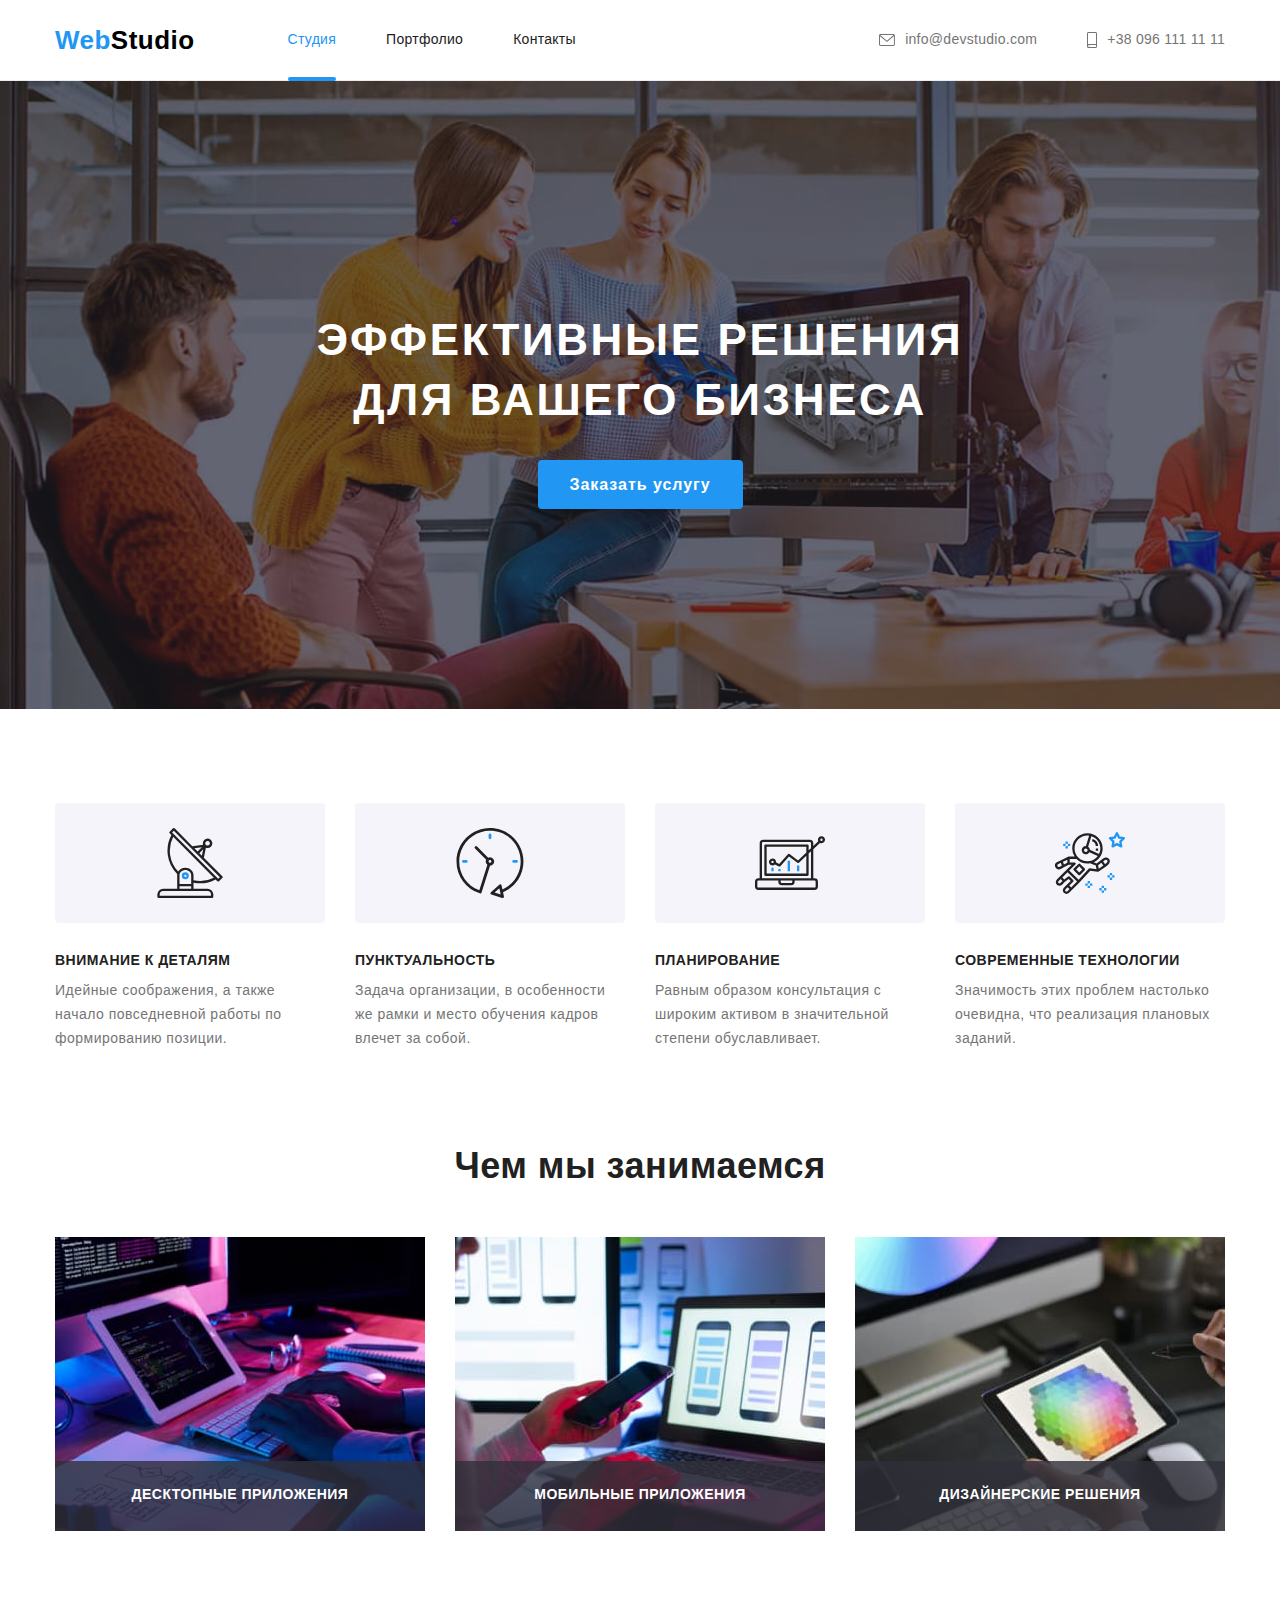
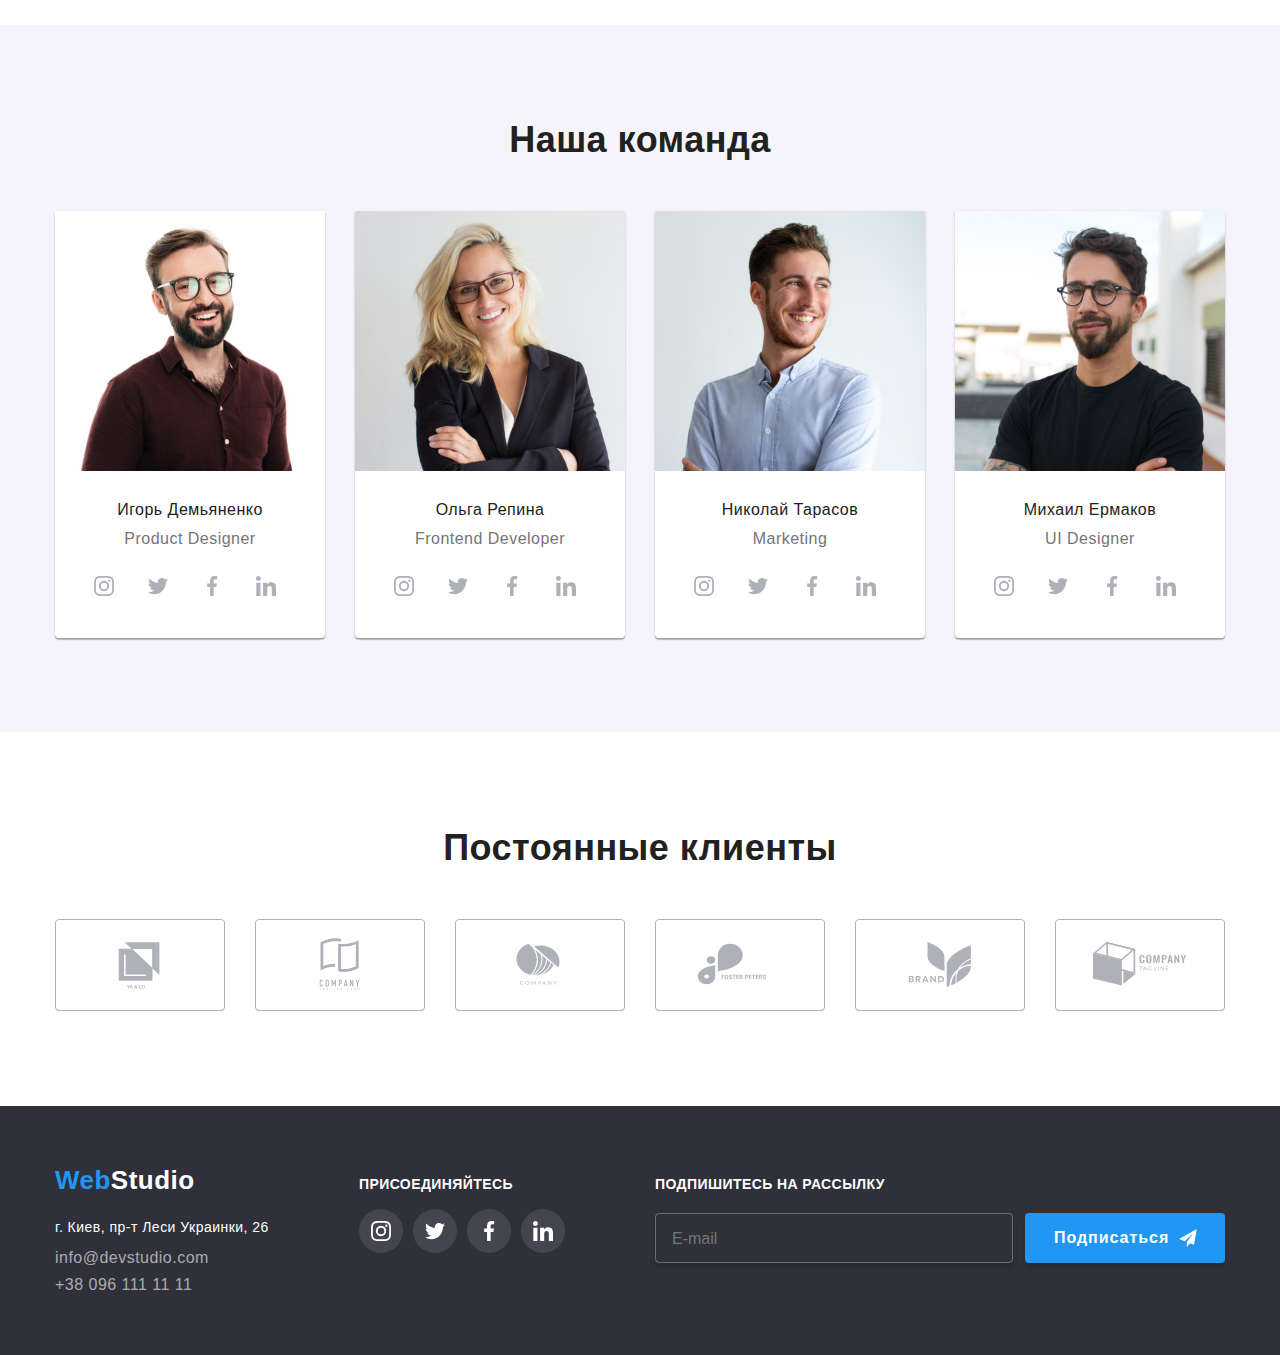
==== commit 5ae76927: "icon color" ====
--- a/index.html
+++ b/index.html
@@ -209,28 +209,28 @@
                                 <ul class="teams-link__list">
                                     <li class="teams-list">
                                         <a class="teams-link" href="#">
-                                            <svg class="teams-icon" width="20" height="20">
+                                            <svg width="20" height="20">
                                                 <use href="./images/svg-sprite/symbol-defs.svg#icon-instagram-2"></use>
                                             </svg>
                                         </a>
                                     </li>
                                     <li class="teams-list">
                                         <a class="teams-link" href="#">
-                                            <svg class="teams-icon" width="20" height="20">
+                                            <svg width="20" height="20">
                                                 <use href="./images/svg-sprite/symbol-defs.svg#icon-twitter-1"></use>
                                             </svg>
                                         </a>
                                     </li>
                                     <li class="teams-list">
                                         <a class="teams-link" href="#">
-                                            <svg class="teams-icon" width="20" height="20">
+                                            <svg width="20" height="20">
                                                 <use href="./images/svg-sprite/symbol-defs.svg#icon-facebook-1"></use>
                                             </svg>
                                         </a>
                                     </li>
                                     <li class="teams-list">
                                         <a class="teams-link" href="#">
-                                            <svg class="teams-icon" width="20" height="20">
+                                            <svg width="20" height="20">
                                                 <use href="./images/svg-sprite/symbol-defs.svg#icon-linkedin-1"></use>
                                             </svg>
                                         </a>
@@ -246,28 +246,28 @@
                                 <ul class="teams-link__list">
                                     <li class="teams-list">
                                         <a class="teams-link" href="#">
-                                            <svg class="teams-icon" width="20" height="20">
+                                            <svg width="20" height="20">
                                                 <use href="./images/svg-sprite/symbol-defs.svg#icon-instagram-2"></use>
                                             </svg>
                                         </a>
                                     </li>
                                     <li class="teams-list">
                                         <a class="teams-link" href="#">
-                                            <svg class="teams-icon" width="20" height="20">
+                                            <svg width="20" height="20">
                                                 <use href="./images/svg-sprite/symbol-defs.svg#icon-twitter-1"></use>
                                             </svg>
                                         </a>
                                     </li>
                                     <li class="teams-list">
                                         <a class="teams-link" href="#">
-                                            <svg class="teams-icon" width="20" height="20">
+                                            <svg width="20" height="20">
                                                 <use href="./images/svg-sprite/symbol-defs.svg#icon-facebook-1"></use>
                                             </svg>
                                         </a>
                                     </li>
                                     <li class="teams-list">
                                         <a class="teams-link" href="#">
-                                            <svg class="teams-icon" width="20" height="20">
+                                            <svg width="20" height="20">
                                                 <use href="./images/svg-sprite/symbol-defs.svg#icon-linkedin-1"></use>
                                             </svg>
                                         </a>
@@ -283,28 +283,28 @@
                                 <ul class="teams-link__list">
                                     <li class="teams-list">
                                         <a class="teams-link" href="#">
-                                            <svg class="teams-icon" width="20" height="20">
+                                            <svg width="20" height="20">
                                                 <use href="./images/svg-sprite/symbol-defs.svg#icon-instagram-2"></use>
                                             </svg>
                                         </a>
                                     </li>
                                     <li class="teams-list">
                                         <a class="teams-link" href="#">
-                                            <svg class="teams-icon" width="20" height="20">
+                                            <svg width="20" height="20">
                                                 <use href="./images/svg-sprite/symbol-defs.svg#icon-twitter-1"></use>
                                             </svg>
                                         </a>
                                     </li>
                                     <li class="teams-list">
                                         <a class="teams-link" href="#">
-                                            <svg class="teams-icon" width="20" height="20">
+                                            <svg width="20" height="20">
                                                 <use href="./images/svg-sprite/symbol-defs.svg#icon-facebook-1"></use>
                                             </svg>
                                         </a>
                                     </li>
                                     <li class="teams-list">
                                         <a class="teams-link" href="#">
-                                            <svg class="teams-icon" width="20" height="20">
+                                            <svg width="20" height="20">
                                                 <use href="./images/svg-sprite/symbol-defs.svg#icon-linkedin-1"></use>
                                             </svg>
                                         </a>
@@ -320,28 +320,28 @@
                                 <ul class="teams-link__list">
                                     <li class="teams-list">
                                         <a class="teams-link" href="#">
-                                            <svg class="teams-icon" width="20" height="20">
+                                            <svg width="20" height="20">
                                                 <use href="./images/svg-sprite/symbol-defs.svg#icon-instagram-2"></use>
                                             </svg>
                                         </a>
                                     </li>
                                     <li class="teams-list">
                                         <a class="teams-link" href="#">
-                                            <svg class="teams-icon" width="20" height="20">
+                                            <svg width="20" height="20">
                                                 <use href="./images/svg-sprite/symbol-defs.svg#icon-twitter-1"></use>
                                             </svg>
                                         </a>
                                     </li>
                                     <li class="teams-list">
                                         <a class="teams-link" href="#">
-                                            <svg class="teams-icon" width="20" height="20">
+                                            <svg width="20" height="20">
                                                 <use href="./images/svg-sprite/symbol-defs.svg#icon-facebook-1"></use>
                                             </svg>
                                         </a>
                                     </li>
                                     <li class="teams-list">
                                         <a class="teams-link" href="#">
-                                            <svg class="teams-icon" width="20" height="20">
+                                            <svg width="20" height="20">
                                                 <use href="./images/svg-sprite/symbol-defs.svg#icon-linkedin-1"></use>
                                             </svg>
                                         </a>
--- a/css/main.min.css
+++ b/css/main.min.css
@@ -1,3 +1,3 @@
 /*! modern-normalize v1.1.0 | MIT License | https://github.com/sindresorhus/modern-normalize */*,::before,::after{-webkit-box-sizing:border-box;box-sizing:border-box}html{line-height:1.15;-webkit-text-size-adjust:100%;-moz-tab-size:4;-o-tab-size:4;tab-size:4}body{margin:0;font-family:system-ui,-apple-system,"Segoe UI",Roboto,Helvetica,Arial,sans-serif,"Apple Color Emoji","Segoe UI Emoji"}hr{height:0;color:inherit}abbr[title]{-webkit-text-decoration:underline dotted;text-decoration:underline dotted}b,strong{font-weight:bolder}code,kbd,samp,pre{font-family:ui-monospace, SFMono-Regular, Consolas, "Liberation Mono", Menlo,- monospace;font-size:1em}small{font-size:80%}sub,sup{font-size:75%;line-height:0;position:relative;vertical-align:baseline}sub{bottom:-0.25em}sup{top:-0.5em}table{text-indent:0;border-color:inherit}button,input,optgroup,select,textarea{font-family:inherit;font-size:100%;line-height:1.15;margin:0}button,select{text-transform:none}button,[type="button"],[type="reset"],[type="submit"]{-webkit-appearance:button}::-moz-focus-inner{border-style:none;padding:0}:-moz-focusring{outline:1px dotted ButtonText}:-moz-ui-invalid{box-shadow:none}legend{padding:0}progress{vertical-align:baseline}::-webkit-inner-spin-button,::-webkit-outer-spin-button{height:auto}[type="search"]{-webkit-appearance:textfield;outline-offset:-2px}::-webkit-search-decoration{-webkit-appearance:none}::-webkit-file-upload-button{-webkit-appearance:button;font:inherit}summary{display:list-item}body{background-color:#ffffff;color:#212121;font-family:Roboto, sans-serif;letter-spacing:0.03em}img{display:block}label{display:block}.container{margin-left:auto;margin-right:auto;width:1200px;padding:0 15px}.visually-hidden{position:absolute;width:1px;height:1px;margin:-1px;border:0;padding:0;white-space:nowrap;-webkit-clip-path:inset(100%);clip-path:inset(100%);clip:rect(0 0 0 0);overflow:hidden}.backdrop{z-index:888;position:fixed;top:0;left:0;width:100%;height:100%;background-color:rgba(0,0,0,0.2);opacity:1;visibility:visible;-webkit-transition:opacity 250ms cubic-bezier(0.4, 0, 0.2, 1),visibility 250ms cubic-bezier(0.4, 0, 0.2, 1);transition:opacity 250ms cubic-bezier(0.4, 0, 0.2, 1),visibility 250ms cubic-bezier(0.4, 0, 0.2, 1)}.backdrop-form>h2{margin:0 0 12px 0;font-size:20px;text-align:center}.backdrop-form__label{position:relative;display:-webkit-box;display:-ms-flexbox;display:flex;-webkit-box-orient:vertical;-webkit-box-direction:normal;-ms-flex-direction:column;flex-direction:column;font-size:12px;line-height:1.16;letter-spacing:0.01em;color:#757575}.backdrop-form__label--icon{position:absolute;top:55%;left:12px;-webkit-transform:translateY(-55%);transform:translateY(-55%)}.backdrop-form__label--icon__label:last-child{margin-bottom:20px}.backdrop-input{width:448px;height:40px;border:1px solid rgba(33,33,33,0.2);border-radius:4px;margin-top:4px;margin-bottom:10px;padding-left:42px;-webkit-transition:border 250ms cubic-bezier(0.4, 0, 0.2, 1);transition:border 250ms cubic-bezier(0.4, 0, 0.2, 1)}.backdrop-input:focus{outline:none;border:1px solid #2196f3;cursor:pointer;-webkit-transition:border 250ms cubic-bezier(0.4, 0, 0.2, 1);transition:border 250ms cubic-bezier(0.4, 0, 0.2, 1)}.backdrop-input__textarea{resize:none;font-size:14px;line-height:1.14px;letter-spacing:0.01em;color:#757575;padding:12px 16px;border:1px solid rgba(33,33,33,0.2);border-radius:4px;margin-top:4px}.backdrop-input__textarea:focus{outline:none;border:1px solid #2196f3;cursor:pointer}.backdrop-input:focus+.backdrop-form__label--icon{fill:#2196f3}.backdrop-form{display:-webkit-box;display:-ms-flexbox;display:flex;-webkit-box-orient:vertical;-webkit-box-direction:normal;-ms-flex-direction:column;flex-direction:column;-webkit-box-align:center;-ms-flex-align:center;align-items:center}.backdrop-label__form{font-size:14px;line-height:1.71;color:#757575;margin-top:20px;margin-bottom:30px;display:-webkit-box;display:-ms-flexbox;display:flex;-webkit-box-align:center;-ms-flex-align:center;align-items:center;-webkit-box-pack:center;-ms-flex-pack:center;justify-content:center}.backdrop-label__link{margin-left:6px;color:#2196f3}.backdrop-icon__checkbox{display:inline-block;border:2px solid #212121;border-radius:2px;display:inline-block;width:16px;height:15px;margin-right:8px;-webkit-transition:border 250ms cubic-bezier(0.4, 0, 0.2, 1);transition:border 250ms cubic-bezier(0.4, 0, 0.2, 1);-webkit-appearance:none;-moz-appearance:none}.backdrop-label__checkbox:checked+.backdrop-icon__checkbox{background-color:#2196f3;background-image:url("../images/svg-sprite/icon-check.svg");background-size:contain;border-color:#2196f3;background-origin:border-box}.backdrop-label__checkbox{-webkit-appearance:none;-moz-appearance:none;appearance:none;position:absolute}.backdrop-form__button{width:200px;height:50px;background-color:#2196f3;border-radius:4px;border:none;color:#fff;margin-bottom:40px;padding:10px 55px;cursor:pointer}.backdrop-form__button:hover{background-color:#188ce8;outline:none}.backdrop-form__button:focus{background-color:#188ce8;outline:none}.backdrop.is-hidden{visibility:hidden;opacity:0;pointer-events:none}.backdrop.is-hidden .modal{-webkit-transform:translate(-50%, -50%) scale(0.9);transform:translate(-50%, -50%) scale(0.9)}.modal{position:absolute;top:50%;left:50%;padding:40px 40px 0 40px;background-color:#fff;-webkit-box-shadow:0px 1px 3px rgba(0,0,0,0.12),0px 1px 1px rgba(0,0,0,0.14),0px 2px 1px rgba(0,0,0,0.2);box-shadow:0px 1px 3px rgba(0,0,0,0.12),0px 1px 1px rgba(0,0,0,0.14),0px 2px 1px rgba(0,0,0,0.2);border-radius:4px;-webkit-transform:translate(-50%, -50%) scale(1);transform:translate(-50%, -50%) scale(1);-webkit-transition:-webkit-transform 250ms cubic-bezier(0.4, 0, 0.2, 1);transition:-webkit-transform 250ms cubic-bezier(0.4, 0, 0.2, 1);transition:transform 250ms cubic-bezier(0.4, 0, 0.2, 1);transition:transform 250ms cubic-bezier(0.4, 0, 0.2, 1), -webkit-transform 250ms cubic-bezier(0.4, 0, 0.2, 1)}.backdrop.is-hidden .modal{-webkit-transform:translate(-50%, -50%) scale(0.9);transform:translate(-50%, -50%) scale(0.9)}.backdrop-button{position:absolute;top:0;right:0;margin:8px 8px 0 0;padding:6px;border:1px solid rgba(0,0,0,0.1);border-radius:50%;background-color:#fff;display:-webkit-box;display:-ms-flexbox;display:flex;-webkit-box-pack:center;-ms-flex-pack:center;justify-content:center;-webkit-box-align:center;-ms-flex-align:center;align-items:center;cursor:pointer;width:30px;height:30px}.backdrop-button:hover{fill:#2196f3}.header,.header-portfolio{border-bottom-width:1px;border-bottom-style:solid;border-bottom-color:#ececec}.header,.header-portfolio,.header-container{display:-webkit-box;display:-ms-flexbox;display:flex}.list-header__navigation .footer-text{color:rgba(255,255,255,0.6)}.header-site__navigation{position:relative;margin-right:50px;color:#000;font-weight:500;font-size:14px;line-height:1.14;letter-spacing:0.02em;list-style:none;padding:0;margin-top:0;margin-bottom:0}.header-site__navigation:last-child{margin-right:0}.header-site__navigation .header-site__link:hover{color:#2196f3}.header-site__navigation .header-site__link:focus{color:#2196f3}.header-site__navigation .header-site__link.current-header{color:#2196f3}.header-site__navigation a:hover{color:#2196f3}.header-site__navigation a:focus{color:#2196f3}.header-site__navigation .header-site__link--navigation{text-decoration:none;color:#757575}.header-site__navigation .list-header__navigation{list-style:none;padding-top:50px;padding-bottom:94px}.hero-title{margin-top:0 px;margin-bottom:30 px;font-weight:900;font-size:44px;line-height:1.36;letter-spacing:0.06em;text-transform:uppercase}.header-main__navigation{display:-webkit-box;display:-ms-flexbox;display:flex;-webkit-box-align:center;-ms-flex-align:center;align-items:center}.header-site__link{-webkit-transition:color 250ms cubic-bezier(0.4, 0, 0.2, 1);transition:color 250ms cubic-bezier(0.4, 0, 0.2, 1)}.header-site__link{text-decoration:none;color:#212121;display:block;padding-top:32px;padding-bottom:32px}.header-site__link--navigation{-webkit-transition:color 250ms cubic-bezier(0.4, 0, 0.2, 1);transition:color 250ms cubic-bezier(0.4, 0, 0.2, 1)}.current-header::after{content:"";position:absolute;display:block;width:100%;height:4px;background-color:#2196f3;left:0;bottom:0;border-radius:2px;bottom:-1px}.header-list__navigation{margin-top:0;margin-bottom:0}.button-hero__modal{margin-top:0px;min-width:200px;-webkit-box-sizing:border-box;box-sizing:border-box;padding:10px 32px;border-radius:4px;text-align:center;background-color:#2196f3;color:#ffffff;cursor:pointer;font-weight:700;font-size:16px;line-height:1.87;letter-spacing:0.06em;border:none;-webkit-transition:background-color 250ms cubic-bezier(0.4, 0, 0.2, 1);transition:background-color 250ms cubic-bezier(0.4, 0, 0.2, 1)}.button-hero__modal:hover{background-color:#188ce8}.button-hero__modal:focus{background-color:#188ce8}.header-logo{color:#000;font-family:Raleway,sans-serif;text-decoration:none;font-weight:700;font-size:26px;line-height:1.19;display:-webkit-box;display:-ms-flexbox;display:flex}.header-logo--color,.footer-logo--color{color:#2196f3;font-size:26px}.hero{padding-top:200px;padding-bottom:200px;background-color:#2f303a;color:#fff;text-align:center}.hero{max-width:1600px;margin-right:auto;margin-left:auto;background-size:cover;background-image:-webkit-gradient(linear, left top, right top, from(rgba(47,48,58,0.4)), to(rgba(47,48,58,0.4))),url("../images/hero-img.jpg");background-image:linear-gradient(to right, rgba(47,48,58,0.4), rgba(47,48,58,0.4)),url("../images/hero-img.jpg")}.hero -title{margin-top:0px;margin-bottom:30px;font-weight:900;font-size:44px;line-height:1.36;letter-spacing:0.06em;text-transform:uppercase}.hero>h1{color:#fff}.offers-title__list{font-weight:700;font-size:14px;line-height:1.14;text-transform:uppercase;margin-top:0;margin-bottom:0}.offers-list__text{margin-top:10px;margin-bottom:0px;color:#757575;font-weight:400;font-size:14px;line-height:1.71}.offers-list__navigation{margin-right:30px;width:270px}.offers-list__navigation:last-child{margin-right:0}.offers-icon__list{display:-webkit-box;display:-ms-flexbox;display:flex;-webkit-box-pack:center;-ms-flex-pack:center;justify-content:center;-webkit-box-align:center;-ms-flex-align:center;align-items:center;background-color:#f5f4fa;height:120px;border-radius:4px;margin-bottom:30px}.offers-list__title{display:-webkit-box;display:-ms-flexbox;display:flex;-webkit-box-align:center;-ms-flex-align:center;align-items:center;margin:0;padding:0;list-style:none}.offers{margin-bottom:0;padding:94px 0}.offers .offers,.offers .works{background-color:#fff}.works{margin-top:0;padding-bottom:94px}.works-title{margin-bottom:50px;margin-top:0;font-weight:700;font-size:36px;line-height:1.16;text-align:center}.list-works,.list-teams{list-style:none;padding:0;margin:0;display:-webkit-box;display:-ms-flexbox;display:flex}.list-works__image,.list-teams__border{margin-right:30px}.list-works__image{position:relative}.list-works__image__image:last-child{margin-right:0}.list-works__image__wrapper{position:absolute;width:100%;height:70px;bottom:0;background-color:rgba(47,48,58,0.8)}.list-works__image__title{color:#fff;font-weight:700;font-size:14px;line-height:0.87;text-align:center;text-transform:uppercase;margin:0;padding:27px 0}.works-image__wrapper{position:absolute;width:100%;height:70px;bottom:0;background-color:rgba(47,48,58,0.8)}.works-image__title{color:#fff;font-weight:700;font-size:14px;line-height:0.87;text-align:center;text-transform:uppercase;margin:0;padding:27px 0}.teams-title,.customers-title{margin-top:0px;margin-bottom:50px;font-weight:700;font-size:36px;line-height:1.16;text-align:center}.teams{margin-top:0px;margin-bottom:1px;background-color:#f5f4fa;padding-top:94px;padding-bottom:94px}.teams-name{font-weight:500;font-size:16px;line-height:1.18;margin-top:0;margin-bottom:10px;text-align:center}.teams-person{margin-top:0;margin-bottom:0;color:#757575;font-weight:400;font-size:16px;line-height:1.18;text-align:center}.teams-wrapper{padding:30px 10px}.offers>h2,.works>h2,.teams>h2{font-weight:700;font-size:36px;line-height:1.16;text-align:center}.list-teams__border{background-color:#fff;width:270px;-webkit-box-shadow:0px 1px 3px rgba(0,0,0,0.12),0px 1px 1px rgba(0,0,0,0.14),0px 2px 1px rgba(0,0,0,0.2);box-shadow:0px 1px 3px rgba(0,0,0,0.12),0px 1px 1px rgba(0,0,0,0.14),0px 2px 1px rgba(0,0,0,0.2);border-radius:0px 0px 4px 4px}.list-teams__border:last-child{margin-right:0}.customers{margin-top:0px;margin-bottom:1px;padding-top:94px;padding-bottom:94px}.customers-list{margin:0 30px 0 0;width:170px;height:92px}.customers-link{border:1px solid #afb1b8;border-radius:4px}.customers-link__list{display:-webkit-box;display:-ms-flexbox;display:flex;-webkit-box-align:center;-ms-flex-align:center;align-items:center;list-style:none;margin:0;padding:0}.customers-list:last-child{margin-right:0}.customers-link:hover,.customers-link:focus{border:1px solid #2196f3}.customers-link:hover,.customers-link:focus,.customers-list__icon:hover,.customers-list__icon:focus{fill:#2196f3}.footer{background-color:#2f303a;padding-top:60px;padding-bottom:60px}.footer-address{margin-top:20px}.footer-text{margin:0 0 9px 0;color:#fff;font-style:normal;font-weight:400;font-size:14px;line-height:1.71}.footer-navigation{margin-bottom:9px}.footer-navigation__link{display:inline-block;color:rgba(255,255,255,0.6);text-decoration:none;font-style:normal}.footer-list{display:-webkit-box;display:-ms-flexbox;display:flex;-webkit-box-align:baseline;-ms-flex-align:baseline;align-items:baseline;-webkit-box-orient:horizontal;-webkit-box-direction:normal;-ms-flex-direction:row;flex-direction:row;-webkit-box-pack:justify;-ms-flex-pack:justify;justify-content:space-between}.footer-form{margin-right:12px}.footer-icon{fill:#fff;margin:13px 28px 13px 10px}.footer-logo{display:-webkit-box;display:-ms-flexbox;display:flex;-webkit-box-align:center;-ms-flex-align:center;align-items:center;font-family:Raleway,sans-serif;font-weight:700;text-decoration:none}.footer-button{background-color:#2196f3;-webkit-box-shadow:0px 4px 4px rgba(0,0,0,0.15);box-shadow:0px 4px 4px rgba(0,0,0,0.15);border-radius:4px;border:none;color:#fff;padding:0 0 0 29px;cursor:pointer;font-weight:700;font-size:16px;line-height:1.87;letter-spacing:0.06em;display:-webkit-box;display:-ms-flexbox;display:flex;-webkit-box-align:center;-ms-flex-align:center;align-items:center;width:200px}.footer-button:hover{background-color:#188ce8}.footer-button:focus{background-color:#188ce8}.footer-input{border:1px solid rgba(255,255,255,0.3);-webkit-box-shadow:0px 4px 4px rgba(0,0,0,0.15);box-shadow:0px 4px 4px rgba(0,0,0,0.15);border-radius:4px;font-size:16px;line-height:1.25;color:rgba(255,255,255,0.6);background-color:inherit;padding:15px 0 13px 16px;width:358px;outline:none}.footer-section__list{display:-webkit-box;display:-ms-flexbox;display:flex;-webkit-box-pack:center;-ms-flex-pack:center;justify-content:center;list-style:none;margin:20px 0 0 0;padding:0}.footer-wrapper>h2{font-weight:700;font-size:14px;line-height:1.14;letter-spacing:0.03em;margin:0;padding:0;text-transform:uppercase;color:#fff}.footer-section__wrapper>h2{font-weight:700;font-size:14px;line-height:1.14;letter-spacing:0.03em;margin:0;padding:0;text-transform:uppercase;color:#fff}.text-footer{list-style:none;padding-left:0;margin:0}.logo-footer--color{color:#fff;font-size:26px}.button-portfolio__first{min-width:73px;padding:6px 22px;border-radius:4px;text-align:center;background-color:#2196f3;color:#fff;cursor:pointer;letter-spacing:0.03em;border:none;-webkit-box-shadow:0px 1px 1px rgba(0,0,0,0.12),0px 4px 4px rgba(0,0,0,0.06),1px 4px 6px rgba(0,0,0,0.16);box-shadow:0px 1px 1px rgba(0,0,0,0.12),0px 4px 4px rgba(0,0,0,0.06),1px 4px 6px rgba(0,0,0,0.16)}.button-portfolio{min-width:128px;padding:6px 22px;border-radius:4px;text-align:center;background-color:#f5f4fa;cursor:pointer;letter-spacing:0.03em;border:none}.button-portfolio:hover{background-color:#2196f3;color:#ffffff;-webkit-box-shadow:0px 1px 1px rgba(0,0,0,0.12),0px 4px 4px rgba(0,0,0,0.06),1px 4px 6px rgba(0,0,0,0.16);box-shadow:0px 1px 1px rgba(0,0,0,0.12),0px 4px 4px rgba(0,0,0,0.06),1px 4px 6px rgba(0,0,0,0.16)}.button-portfolio:focus{background-color:#2196f3;color:#ffffff;-webkit-box-shadow:0px 1px 1px rgba(0,0,0,0.12),0px 4px 4px rgba(0,0,0,0.06),1px 4px 6px rgba(0,0,0,0.16);box-shadow:0px 1px 1px rgba(0,0,0,0.12),0px 4px 4px rgba(0,0,0,0.06),1px 4px 6px rgba(0,0,0,0.16)}.list-buttom{margin-right:8px}.list-buttom:last-child{margin-right:0}.list-text__project{margin:0;color:#757575;font-weight:400;font-size:16px;line-height:1.87}.header-site__navigation{display:-webkit-box;display:-ms-flexbox;display:flex;-webkit-box-align:center;-ms-flex-align:center;align-items:center;text-decoration:none;margin-left:auto}.header-site__link--navigation{display:-webkit-box;display:-ms-flexbox;display:flex;-webkit-box-align:center;-ms-flex-align:center;align-items:center}.list-text__wrapper{padding:20px 24px 17px;border-right:1px solid #eeeeee;border-bottom:1px solid #eeeeee;border-left:1px solid #eeeeee}.list-text__name{margin:0 0 4px 0;color:#4e4c4c}.list-header__navigation{display:-webkit-box;display:-ms-flexbox;display:flex;-webkit-box-pack:center;-ms-flex-pack:center;justify-content:center;list-style:none;padding-left:0;margin-left:93px}.button-portfolio{-webkit-transition:background-color 250ms cubic-bezier(0.4, 0, 0.2, 1),color 250ms cubic-bezier(0.4, 0, 0.2, 1),-webkit-box-shadow 250ms cubic-bezier(0.4, 0, 0.2, 1);transition:background-color 250ms cubic-bezier(0.4, 0, 0.2, 1),color 250ms cubic-bezier(0.4, 0, 0.2, 1),-webkit-box-shadow 250ms cubic-bezier(0.4, 0, 0.2, 1);transition:background-color 250ms cubic-bezier(0.4, 0, 0.2, 1),color 250ms cubic-bezier(0.4, 0, 0.2, 1),box-shadow 250ms cubic-bezier(0.4, 0, 0.2, 1);transition:background-color 250ms cubic-bezier(0.4, 0, 0.2, 1),color 250ms cubic-bezier(0.4, 0, 0.2, 1),box-shadow 250ms cubic-bezier(0.4, 0, 0.2, 1),-webkit-box-shadow 250ms cubic-bezier(0.4, 0, 0.2, 1)}.list-hero__buttom{display:-webkit-box;display:-ms-flexbox;display:flex;-webkit-box-pack:center;-ms-flex-pack:center;justify-content:center;list-style:none;padding-left:0;margin:0 0 50px 0}.list-link__image{display:block}.hero-portfolio{padding-top:94px;padding-bottom:94px}.list-header__navigation.link-list{display:-webkit-box;display:-ms-flexbox;display:flex;-ms-flex-wrap:wrap;flex-wrap:wrap;margin:0}.list-link__more{display:inline-block;text-decoration:none;-webkit-transition:-webkit-box-shadow 250ms cubic-bezier(0.4, 0, 0.2, 1);transition:-webkit-box-shadow 250ms cubic-bezier(0.4, 0, 0.2, 1);transition:box-shadow 250ms cubic-bezier(0.4, 0, 0.2, 1);transition:box-shadow 250ms cubic-bezier(0.4, 0, 0.2, 1), -webkit-box-shadow 250ms cubic-bezier(0.4, 0, 0.2, 1)}.product-link__wrapper{position:relative;overflow:hidden}.list-link__wrapper{position:absolute;top:0;left:0;width:100%;height:100%;background-color:rgba(33,150,243,0.9);padding:63px 24px;-webkit-transition:-webkit-transform 250ms cubic-bezier(0.4, 0, 0.2, 1);transition:-webkit-transform 250ms cubic-bezier(0.4, 0, 0.2, 1);transition:transform 250ms cubic-bezier(0.4, 0, 0.2, 1);transition:transform 250ms cubic-bezier(0.4, 0, 0.2, 1), -webkit-transform 250ms cubic-bezier(0.4, 0, 0.2, 1);-webkit-transform:translateY(100%);transform:translateY(100%)}.list-link__more:hover .list-link__wrapper{-webkit-transform:translateY(0);transform:translateY(0)}.list-link__text{font-size:18px;line-height:1.55;letter-spacing:0.03em;color:#fff}.list-link__category{margin-right:30px;margin-bottom:30px;width:370px;background-color:#fff}.list-link__more:hover,.list-link__more:focus{-webkit-box-shadow:0px 1px 1px rgba(0,0,0,0.12),0px 4px 4px rgba(0,0,0,0.06),1px 4px 6px rgba(0,0,0,0.16);box-shadow:0px 1px 1px rgba(0,0,0,0.12),0px 4px 4px rgba(0,0,0,0.06),1px 4px 6px rgba(0,0,0,0.16)}.list-link__category:hover,.list-link__category:focus{border-right:0;border-bottom:0;border-left:0}.list-link__category:nth-child(3n){margin-right:0}.list-link__category:nth-last-child(-n+3){margin-bottom:0}.header-site__icon{width:16px;height:12px;margin-right:10px;fill:currentColor}.header-site__icon--width{width:10px;height:16px;margin-right:10px;fill:currentColor}.header-site__link--navigation:hover,.header-site__link--navigation:focus{fill:#2196f3}.teams-link{width:44px;height:44px;border-radius:50%;display:-webkit-box;display:-ms-flexbox;display:flex;-webkit-box-pack:center;-ms-flex-pack:center;justify-content:center;-webkit-box-align:center;-ms-flex-align:center;align-items:center;fill:#afb1b8;-webkit-transition:background-color 250ms cubic-bezier(0.4, 0, 0.2, 1);transition:background-color 250ms cubic-bezier(0.4, 0, 0.2, 1)}.teams-link:hover,.teams-link:focus{background-color:#2196f3;fill:#fff}.teams-footer__link{margin-right:10px}.teams-footer__link:last-child{margin-right:0}.teams-link__list{display:-webkit-box;display:-ms-flexbox;display:flex;-webkit-box-pack:center;-ms-flex-pack:center;justify-content:center;-webkit-box-align:center;-ms-flex-align:center;align-items:center;list-style:none;margin:16px 0 0 0;padding:0}.teams-list{margin-right:10px}.teams-icon{background-color:rgba(255,255,255,0.1)}.customers-link{width:100%;height:100%;display:-webkit-box;display:-ms-flexbox;display:flex;-webkit-box-pack:center;-ms-flex-pack:center;justify-content:center;-webkit-box-align:center;-ms-flex-align:center;align-items:center;-webkit-transition:border 250ms cubic-bezier(0.4, 0, 0.2, 1);transition:border 250ms cubic-bezier(0.4, 0, 0.2, 1);fill:#afb1b8}.customers-list__icon{-webkit-transition:fill 250ms cubic-bezier(0.4, 0, 0.2, 1);transition:fill 250ms cubic-bezier(0.4, 0, 0.2, 1)}
+ monospace;font-size:1em}small{font-size:80%}sub,sup{font-size:75%;line-height:0;position:relative;vertical-align:baseline}sub{bottom:-0.25em}sup{top:-0.5em}table{text-indent:0;border-color:inherit}button,input,optgroup,select,textarea{font-family:inherit;font-size:100%;line-height:1.15;margin:0}button,select{text-transform:none}button,[type="button"],[type="reset"],[type="submit"]{-webkit-appearance:button}::-moz-focus-inner{border-style:none;padding:0}:-moz-focusring{outline:1px dotted ButtonText}:-moz-ui-invalid{box-shadow:none}legend{padding:0}progress{vertical-align:baseline}::-webkit-inner-spin-button,::-webkit-outer-spin-button{height:auto}[type="search"]{-webkit-appearance:textfield;outline-offset:-2px}::-webkit-search-decoration{-webkit-appearance:none}::-webkit-file-upload-button{-webkit-appearance:button;font:inherit}summary{display:list-item}body{background-color:#ffffff;color:#212121;font-family:Roboto, sans-serif;letter-spacing:0.03em}img{display:block}label{display:block}.container{margin-left:auto;margin-right:auto;width:1200px;padding:0 15px}.visually-hidden{position:absolute;width:1px;height:1px;margin:-1px;border:0;padding:0;white-space:nowrap;-webkit-clip-path:inset(100%);clip-path:inset(100%);clip:rect(0 0 0 0);overflow:hidden}.header,.header-portfolio{border-bottom-width:1px;border-bottom-style:solid;border-bottom-color:#ececec}.header,.header-portfolio,.header-container{display:-webkit-box;display:-ms-flexbox;display:flex}.list-header__navigation .footer-text{color:rgba(255,255,255,0.6)}.header-site__navigation{position:relative;margin-right:50px;color:#000;font-weight:500;font-size:14px;line-height:1.14;letter-spacing:0.02em;list-style:none;padding:0;margin-top:0;margin-bottom:0}.header-site__navigation:last-child{margin-right:0}.header-site__navigation .header-site__link:hover{color:#2196f3}.header-site__navigation .header-site__link:focus{color:#2196f3}.header-site__navigation .header-site__link.current-header{color:#2196f3}.header-site__navigation a:hover{color:#2196f3}.header-site__navigation a:focus{color:#2196f3}.header-site__navigation .header-site__link--navigation{text-decoration:none;color:#757575}.header-site__navigation .list-header__navigation{list-style:none;padding-top:50px;padding-bottom:94px}.hero-title{margin-top:0 px;margin-bottom:30 px;font-weight:900;font-size:44px;line-height:1.36;letter-spacing:0.06em;text-transform:uppercase}.header-main__navigation{display:-webkit-box;display:-ms-flexbox;display:flex;-webkit-box-align:center;-ms-flex-align:center;align-items:center}.header-site__link{-webkit-transition:color 250ms cubic-bezier(0.4, 0, 0.2, 1);transition:color 250ms cubic-bezier(0.4, 0, 0.2, 1)}.header-site__link{text-decoration:none;color:#212121;display:block;padding-top:32px;padding-bottom:32px}.header-site__link--navigation{-webkit-transition:color 250ms cubic-bezier(0.4, 0, 0.2, 1);transition:color 250ms cubic-bezier(0.4, 0, 0.2, 1)}.current-header::after{content:"";position:absolute;display:block;width:100%;height:4px;background-color:#2196f3;left:0;bottom:0;border-radius:2px;bottom:-1px}.header-list__navigation{margin-top:0;margin-bottom:0}.button-hero__modal{margin-top:0px;min-width:200px;-webkit-box-sizing:border-box;box-sizing:border-box;padding:10px 32px;border-radius:4px;text-align:center;background-color:#2196f3;color:#ffffff;cursor:pointer;font-weight:700;font-size:16px;line-height:1.87;letter-spacing:0.06em;border:none;-webkit-transition:background-color 250ms cubic-bezier(0.4, 0, 0.2, 1);transition:background-color 250ms cubic-bezier(0.4, 0, 0.2, 1)}.button-hero__modal:hover{background-color:#188ce8}.button-hero__modal:focus{background-color:#188ce8}.backdrop{z-index:888;position:fixed;top:0;left:0;width:100%;height:100%;background-color:rgba(0,0,0,0.2);opacity:1;visibility:visible;-webkit-transition:opacity 250ms cubic-bezier(0.4, 0, 0.2, 1),visibility 250ms cubic-bezier(0.4, 0, 0.2, 1);transition:opacity 250ms cubic-bezier(0.4, 0, 0.2, 1),visibility 250ms cubic-bezier(0.4, 0, 0.2, 1)}.backdrop-form>h2{margin:0 0 12px 0;font-size:20px;text-align:center}.backdrop-form__label{position:relative;display:-webkit-box;display:-ms-flexbox;display:flex;-webkit-box-orient:vertical;-webkit-box-direction:normal;-ms-flex-direction:column;flex-direction:column;font-size:12px;line-height:1.16;letter-spacing:0.01em;color:#757575}.backdrop-form__label--icon{position:absolute;top:55%;left:12px;-webkit-transform:translateY(-55%);transform:translateY(-55%)}.backdrop-input{width:448px;height:40px;border:1px solid rgba(33,33,33,0.2);border-radius:4px;margin-top:4px;margin-bottom:10px;padding-left:42px;-webkit-transition:border 250ms cubic-bezier(0.4, 0, 0.2, 1);transition:border 250ms cubic-bezier(0.4, 0, 0.2, 1)}.backdrop-input:focus{outline:none;border:1px solid #2196f3;cursor:pointer;-webkit-transition:border 250ms cubic-bezier(0.4, 0, 0.2, 1);transition:border 250ms cubic-bezier(0.4, 0, 0.2, 1)}.backdrop-input__textarea{resize:none;font-size:14px;line-height:1.14px;letter-spacing:0.01em;color:#757575;padding:12px 16px;border:1px solid rgba(33,33,33,0.2);border-radius:4px;margin-top:4px}.backdrop-input__textarea:focus{outline:none;border:1px solid #2196f3;cursor:pointer}.backdrop-input:focus+.backdrop-form__label--icon{fill:#2196f3}.backdrop-form{display:-webkit-box;display:-ms-flexbox;display:flex;-webkit-box-orient:vertical;-webkit-box-direction:normal;-ms-flex-direction:column;flex-direction:column;-webkit-box-align:center;-ms-flex-align:center;align-items:center}.backdrop-label__form{font-size:14px;line-height:1.71;color:#757575;margin-top:20px;margin-bottom:30px;display:-webkit-box;display:-ms-flexbox;display:flex;-webkit-box-align:center;-ms-flex-align:center;align-items:center;-webkit-box-pack:center;-ms-flex-pack:center;justify-content:center}.backdrop-label__link{margin-left:6px;color:#2196f3}.backdrop-icon__checkbox{display:inline-block;border:2px solid #212121;border-radius:2px;display:inline-block;width:16px;height:15px;margin-right:8px;-webkit-transition:border 250ms cubic-bezier(0.4, 0, 0.2, 1);transition:border 250ms cubic-bezier(0.4, 0, 0.2, 1)}.backdrop-label__checkbox:checked+.backdrop-icon__checkbox{background-color:#2196f3;background-image:url("../images/svg-sprite/icon-check.svg");background-size:contain;border-color:#2196f3;background-origin:border-box}.backdrop-label__checkbox{-webkit-appearance:none;-moz-appearance:none;appearance:none;position:absolute}.backdrop-form__button{width:200px;height:50px;background-color:#2196f3;border-radius:4px;border:none;color:#fff;margin-bottom:40px;padding:10px 55px;cursor:pointer}.backdrop-form__button:hover{background-color:#188ce8;outline:none}.backdrop-form__button:focus{background-color:#188ce8;outline:none}.backdrop.is-hidden{visibility:hidden;opacity:0;pointer-events:none}.backdrop.is-hidden .modal{-webkit-transform:translate(-50%, -50%) scale(0.9);transform:translate(-50%, -50%) scale(0.9)}.modal{position:absolute;top:50%;left:50%;padding:40px 40px 0 40px;background-color:#fff;-webkit-box-shadow:0px 1px 3px rgba(0,0,0,0.12),0px 1px 1px rgba(0,0,0,0.14),0px 2px 1px rgba(0,0,0,0.2);box-shadow:0px 1px 3px rgba(0,0,0,0.12),0px 1px 1px rgba(0,0,0,0.14),0px 2px 1px rgba(0,0,0,0.2);border-radius:4px;-webkit-transform:translate(-50%, -50%) scale(1);transform:translate(-50%, -50%) scale(1);-webkit-transition:-webkit-transform 250ms cubic-bezier(0.4, 0, 0.2, 1);transition:-webkit-transform 250ms cubic-bezier(0.4, 0, 0.2, 1);transition:transform 250ms cubic-bezier(0.4, 0, 0.2, 1);transition:transform 250ms cubic-bezier(0.4, 0, 0.2, 1), -webkit-transform 250ms cubic-bezier(0.4, 0, 0.2, 1)}.backdrop.is-hidden .modal{-webkit-transform:translate(-50%, -50%) scale(0.9);transform:translate(-50%, -50%) scale(0.9)}.backdrop-button{position:absolute;top:0;right:0;margin:8px 8px 0 0;padding:6px;border:1px solid rgba(0,0,0,0.1);border-radius:50%;background-color:#fff;display:-webkit-box;display:-ms-flexbox;display:flex;-webkit-box-pack:center;-ms-flex-pack:center;justify-content:center;-webkit-box-align:center;-ms-flex-align:center;align-items:center;cursor:pointer;width:30px;height:30px}.backdrop-button:hover{fill:#2196f3}.header-logo{color:#000;font-family:Raleway,sans-serif;text-decoration:none;font-weight:700;font-size:26px;line-height:1.19;display:-webkit-box;display:-ms-flexbox;display:flex}.header-logo--color,.footer-logo--color{color:#2196f3;font-size:26px}.hero{padding-top:200px;padding-bottom:200px;background-color:#2f303a;color:#fff;text-align:center}.hero{max-width:1600px;margin-right:auto;margin-left:auto;background-size:cover;background-image:-webkit-gradient(linear, left top, right top, from(rgba(47,48,58,0.4)), to(rgba(47,48,58,0.4))),url("../images/hero-img.jpg");background-image:linear-gradient(to right, rgba(47,48,58,0.4), rgba(47,48,58,0.4)),url("../images/hero-img.jpg")}.hero -title{margin-top:0px;margin-bottom:30px;font-weight:900;font-size:44px;line-height:1.36;letter-spacing:0.06em;text-transform:uppercase}.hero>h1{color:#fff}.offers-title__list{font-weight:700;font-size:14px;line-height:1.14;text-transform:uppercase;margin-top:0;margin-bottom:0}.offers-list__text{margin-top:10px;margin-bottom:0px;color:#757575;font-weight:400;font-size:14px;line-height:1.71}.offers-list__navigation{margin-right:30px;width:270px}.offers-list__navigation:last-child{margin-right:0}.offers-icon__list{display:-webkit-box;display:-ms-flexbox;display:flex;-webkit-box-pack:center;-ms-flex-pack:center;justify-content:center;-webkit-box-align:center;-ms-flex-align:center;align-items:center;background-color:#f5f4fa;height:120px;border-radius:4px;margin-bottom:30px}.offers-list__title{display:-webkit-box;display:-ms-flexbox;display:flex;-webkit-box-align:center;-ms-flex-align:center;align-items:center;margin:0;padding:0;list-style:none}.offers{margin-bottom:0;padding:94px 0}.offers .offers,.offers .works{background-color:#fff}.works{margin-top:0;padding-bottom:94px}.works-title{margin-bottom:50px;margin-top:0;font-weight:700;font-size:36px;line-height:1.16;text-align:center}.list-works,.list-teams{list-style:none;padding:0;margin:0;display:-webkit-box;display:-ms-flexbox;display:flex}.list-works__image,.list-teams__border{margin-right:30px}.list-works__image{position:relative}.list-works__image__image:last-child{margin-right:0}.list-works__image__wrapper{position:absolute;width:100%;height:70px;bottom:0;background-color:rgba(47,48,58,0.8)}.list-works__image__title{color:#fff;font-weight:700;font-size:14px;line-height:0.87;text-align:center;text-transform:uppercase;margin:0;padding:27px 0}.works-image__wrapper{position:absolute;width:100%;height:70px;bottom:0;background-color:rgba(47,48,58,0.8)}.works-image__title{color:#fff;font-weight:700;font-size:14px;line-height:0.87;text-align:center;text-transform:uppercase;margin:0;padding:27px 0}.teams-title,.customers-title{margin-top:0px;margin-bottom:50px;font-weight:700;font-size:36px;line-height:1.16;text-align:center}.teams{margin-top:0px;margin-bottom:1px;background-color:#f5f4fa;padding-top:94px;padding-bottom:94px}.teams-name{font-weight:500;font-size:16px;line-height:1.18;margin-top:0;margin-bottom:10px;text-align:center}.teams-person{margin-top:0;margin-bottom:0;color:#757575;font-weight:400;font-size:16px;line-height:1.18;text-align:center}.teams-wrapper{padding:30px 10px}.offers>h2,.works>h2,.teams>h2{font-weight:700;font-size:36px;line-height:1.16;text-align:center}.list-teams__border{background-color:#fff;width:270px;-webkit-box-shadow:0px 1px 3px rgba(0,0,0,0.12),0px 1px 1px rgba(0,0,0,0.14),0px 2px 1px rgba(0,0,0,0.2);box-shadow:0px 1px 3px rgba(0,0,0,0.12),0px 1px 1px rgba(0,0,0,0.14),0px 2px 1px rgba(0,0,0,0.2);border-radius:0px 0px 4px 4px}.list-teams__border:last-child{margin-right:0}.customers{margin-top:0px;margin-bottom:1px;padding-top:94px;padding-bottom:94px}.customers-list{margin:0 30px 0 0;width:170px;height:92px}.customers-link{border:1px solid #afb1b8;border-radius:4px}.customers-link__list{display:-webkit-box;display:-ms-flexbox;display:flex;-webkit-box-align:center;-ms-flex-align:center;align-items:center;list-style:none;margin:0;padding:0}.customers-list:last-child{margin-right:0}.customers-link:hover,.customers-link:focus{border:1px solid #2196f3}.customers-link:hover,.customers-link:focus,.customers-list__icon:hover,.customers-list__icon:focus{fill:#2196f3}.footer{background-color:#2f303a;padding-top:60px;padding-bottom:60px}.footer-address{margin-top:20px}.footer-text{margin:0 0 9px 0;color:#fff;font-style:normal;font-weight:400;font-size:14px;line-height:1.71}.footer-navigation{margin-bottom:9px}.footer-navigation__link{display:inline-block;color:rgba(255,255,255,0.6);text-decoration:none;font-style:normal}.footer-list{display:-webkit-box;display:-ms-flexbox;display:flex;-webkit-box-align:baseline;-ms-flex-align:baseline;align-items:baseline;-webkit-box-orient:horizontal;-webkit-box-direction:normal;-ms-flex-direction:row;flex-direction:row;-webkit-box-pack:justify;-ms-flex-pack:justify;justify-content:space-between}.footer-form{margin-right:12px}.footer-icon{fill:#fff;margin:13px 28px 13px 10px}.footer-logo{display:-webkit-box;display:-ms-flexbox;display:flex;-webkit-box-align:center;-ms-flex-align:center;align-items:center;font-family:Raleway,sans-serif;font-weight:700;text-decoration:none}.footer-button{background-color:#2196f3;-webkit-box-shadow:0px 4px 4px rgba(0,0,0,0.15);box-shadow:0px 4px 4px rgba(0,0,0,0.15);border-radius:4px;border:none;color:#fff;padding:0 0 0 29px;cursor:pointer;font-weight:700;font-size:16px;line-height:1.87;letter-spacing:0.06em;display:-webkit-box;display:-ms-flexbox;display:flex;-webkit-box-align:center;-ms-flex-align:center;align-items:center;width:200px}.footer-button:hover{background-color:#188ce8}.footer-button:focus{background-color:#188ce8}.footer-input{border:1px solid rgba(255,255,255,0.3);-webkit-box-shadow:0px 4px 4px rgba(0,0,0,0.15);box-shadow:0px 4px 4px rgba(0,0,0,0.15);border-radius:4px;font-size:16px;line-height:1.25;color:rgba(255,255,255,0.6);background-color:inherit;padding:15px 0 13px 16px;width:358px;outline:none}.footer-section__list{display:-webkit-box;display:-ms-flexbox;display:flex;-webkit-box-pack:center;-ms-flex-pack:center;justify-content:center;list-style:none;margin:20px 0 0 0;padding:0}.footer-wrapper>h2{font-weight:700;font-size:14px;line-height:1.14;letter-spacing:0.03em;margin:0;padding:0;text-transform:uppercase;color:#fff}.footer-section__wrapper>h2{font-weight:700;font-size:14px;line-height:1.14;letter-spacing:0.03em;margin:0;padding:0;text-transform:uppercase;color:#fff}.text-footer{list-style:none;padding-left:0;margin:0}.logo-footer--color{color:#fff;font-size:26px}.button-portfolio{min-width:128px;padding:6px 22px;border-radius:4px;text-align:center;background-color:#f5f4fa;cursor:pointer;letter-spacing:0.03em;border:none}.button-portfolio:hover{background-color:#2196f3;color:#ffffff;-webkit-box-shadow:0px 1px 1px rgba(0,0,0,0.12),0px 4px 4px rgba(0,0,0,0.06),1px 4px 6px rgba(0,0,0,0.16);box-shadow:0px 1px 1px rgba(0,0,0,0.12),0px 4px 4px rgba(0,0,0,0.06),1px 4px 6px rgba(0,0,0,0.16)}.button-portfolio:focus{background-color:#2196f3;color:#ffffff;-webkit-box-shadow:0px 1px 1px rgba(0,0,0,0.12),0px 4px 4px rgba(0,0,0,0.06),1px 4px 6px rgba(0,0,0,0.16);box-shadow:0px 1px 1px rgba(0,0,0,0.12),0px 4px 4px rgba(0,0,0,0.06),1px 4px 6px rgba(0,0,0,0.16)}.button-portfolio__first{min-width:73px;padding:6px 22px;border-radius:4px;text-align:center;background-color:#2196f3;color:#fff;cursor:pointer;letter-spacing:0.03em;border:none;-webkit-box-shadow:0px 1px 1px rgba(0,0,0,0.12),0px 4px 4px rgba(0,0,0,0.06),1px 4px 6px rgba(0,0,0,0.16);box-shadow:0px 1px 1px rgba(0,0,0,0.12),0px 4px 4px rgba(0,0,0,0.06),1px 4px 6px rgba(0,0,0,0.16)}.button-portfolio{-webkit-transition:background-color 250ms cubic-bezier(0.4, 0, 0.2, 1),color 250ms cubic-bezier(0.4, 0, 0.2, 1),-webkit-box-shadow 250ms cubic-bezier(0.4, 0, 0.2, 1);transition:background-color 250ms cubic-bezier(0.4, 0, 0.2, 1),color 250ms cubic-bezier(0.4, 0, 0.2, 1),-webkit-box-shadow 250ms cubic-bezier(0.4, 0, 0.2, 1);transition:background-color 250ms cubic-bezier(0.4, 0, 0.2, 1),color 250ms cubic-bezier(0.4, 0, 0.2, 1),box-shadow 250ms cubic-bezier(0.4, 0, 0.2, 1);transition:background-color 250ms cubic-bezier(0.4, 0, 0.2, 1),color 250ms cubic-bezier(0.4, 0, 0.2, 1),box-shadow 250ms cubic-bezier(0.4, 0, 0.2, 1),-webkit-box-shadow 250ms cubic-bezier(0.4, 0, 0.2, 1)}.list-buttom{margin-right:8px}.list-buttom:last-child{margin-right:0}.list-text__project{margin:0;color:#757575;font-weight:400;font-size:16px;line-height:1.87}.header-site__navigation{display:-webkit-box;display:-ms-flexbox;display:flex;-webkit-box-align:center;-ms-flex-align:center;align-items:center;text-decoration:none;margin-left:auto}.list-header__navigation{display:-webkit-box;display:-ms-flexbox;display:flex;-webkit-box-pack:center;-ms-flex-pack:center;justify-content:center;list-style:none;padding-left:0;margin-left:93px}.list-text__wrapper{padding:20px 24px 17px;border-right:1px solid #eeeeee;border-bottom:1px solid #eeeeee;border-left:1px solid #eeeeee}.list-text__name{margin:0 0 4px 0;color:#4e4c4c}.list-hero__buttom{display:-webkit-box;display:-ms-flexbox;display:flex;-webkit-box-pack:center;-ms-flex-pack:center;justify-content:center;list-style:none;padding-left:0;margin:0 0 50px 0}.list-link__image{display:block}.hero-portfolio{padding-top:94px;padding-bottom:94px}.list-header__navigation.link-list{display:-webkit-box;display:-ms-flexbox;display:flex;-ms-flex-wrap:wrap;flex-wrap:wrap;margin:0}.list-link__more{display:inline-block;text-decoration:none;-webkit-transition:-webkit-box-shadow 250ms cubic-bezier(0.4, 0, 0.2, 1);transition:-webkit-box-shadow 250ms cubic-bezier(0.4, 0, 0.2, 1);transition:box-shadow 250ms cubic-bezier(0.4, 0, 0.2, 1);transition:box-shadow 250ms cubic-bezier(0.4, 0, 0.2, 1), -webkit-box-shadow 250ms cubic-bezier(0.4, 0, 0.2, 1)}.list-link__more:hover{-webkit-box-shadow:0px 1px 1px rgba(0,0,0,0.12),0px 4px 4px rgba(0,0,0,0.06),1px 4px 6px rgba(0,0,0,0.16);box-shadow:0px 1px 1px rgba(0,0,0,0.12),0px 4px 4px rgba(0,0,0,0.06),1px 4px 6px rgba(0,0,0,0.16)}.list-link__more:focus{-webkit-box-shadow:0px 1px 1px rgba(0,0,0,0.12),0px 4px 4px rgba(0,0,0,0.06),1px 4px 6px rgba(0,0,0,0.16);box-shadow:0px 1px 1px rgba(0,0,0,0.12),0px 4px 4px rgba(0,0,0,0.06),1px 4px 6px rgba(0,0,0,0.16)}.product-link__wrapper{position:relative;overflow:hidden}.list-link__wrapper{position:absolute;top:0;left:0;width:100%;height:100%;background-color:rgba(33,150,243,0.9);padding:63px 24px;-webkit-transition:-webkit-transform 250ms cubic-bezier(0.4, 0, 0.2, 1);transition:-webkit-transform 250ms cubic-bezier(0.4, 0, 0.2, 1);transition:transform 250ms cubic-bezier(0.4, 0, 0.2, 1);transition:transform 250ms cubic-bezier(0.4, 0, 0.2, 1), -webkit-transform 250ms cubic-bezier(0.4, 0, 0.2, 1);-webkit-transform:translateY(100%);transform:translateY(100%)}.list-link__more:hover .list-link__wrapper{-webkit-transform:translateY(0);transform:translateY(0)}.list-link__text{font-size:18px;line-height:1.55;letter-spacing:0.03em;color:#fff}.list-link__category{margin-right:30px;margin-bottom:30px;width:370px;background-color:#fff}.list-link__category:hover{border-right:0;border-bottom:0;border-left:0}.list-link__category:focus{border-right:0;border-bottom:0;border-left:0}.list-link__category:nth-child(3n){margin-right:0}.list-link__category:nth-last-child(-n+3){margin-bottom:0}.header-site__icon{width:16px;height:12px;margin-right:10px;fill:currentColor}.header-site__icon--width{width:10px;height:16px;margin-right:10px;fill:currentColor}.header-site__link--navigation{display:-webkit-box;display:-ms-flexbox;display:flex;-webkit-box-align:center;-ms-flex-align:center;align-items:center}.header-site__link--navigation:hover{fill:#2196f3}.header-site__link--navigation:focus{fill:#2196f3}.teams-link{width:44px;height:44px;border-radius:50%;display:-webkit-box;display:-ms-flexbox;display:flex;-webkit-box-pack:center;-ms-flex-pack:center;justify-content:center;-webkit-box-align:center;-ms-flex-align:center;align-items:center;fill:#afb1b8;-webkit-transition:background-color 250ms cubic-bezier(0.4, 0, 0.2, 1);transition:background-color 250ms cubic-bezier(0.4, 0, 0.2, 1)}.teams-link:hover{background-color:#2196f3;fill:#fff}.teams-link:focus{background-color:#2196f3;fill:#fff}.teams-footer__link{margin-right:10px}.teams-footer__link:last-child{margin-right:0}.teams-link__list{display:-webkit-box;display:-ms-flexbox;display:flex;-webkit-box-pack:center;-ms-flex-pack:center;justify-content:center;-webkit-box-align:center;-ms-flex-align:center;align-items:center;list-style:none;margin:16px 0 0 0;padding:0}.teams-list{margin-right:10px}.teams-icon{background-color:rgba(255,255,255,0.1);fill:#fff}.customers-link{width:100%;height:100%;display:-webkit-box;display:-ms-flexbox;display:flex;-webkit-box-pack:center;-ms-flex-pack:center;justify-content:center;-webkit-box-align:center;-ms-flex-align:center;align-items:center;-webkit-transition:border 250ms cubic-bezier(0.4, 0, 0.2, 1);transition:border 250ms cubic-bezier(0.4, 0, 0.2, 1);fill:#afb1b8}.customers-list__icon{-webkit-transition:fill 250ms cubic-bezier(0.4, 0, 0.2, 1);transition:fill 250ms cubic-bezier(0.4, 0, 0.2, 1)}
 /*# sourceMappingURL=main.min.css.map */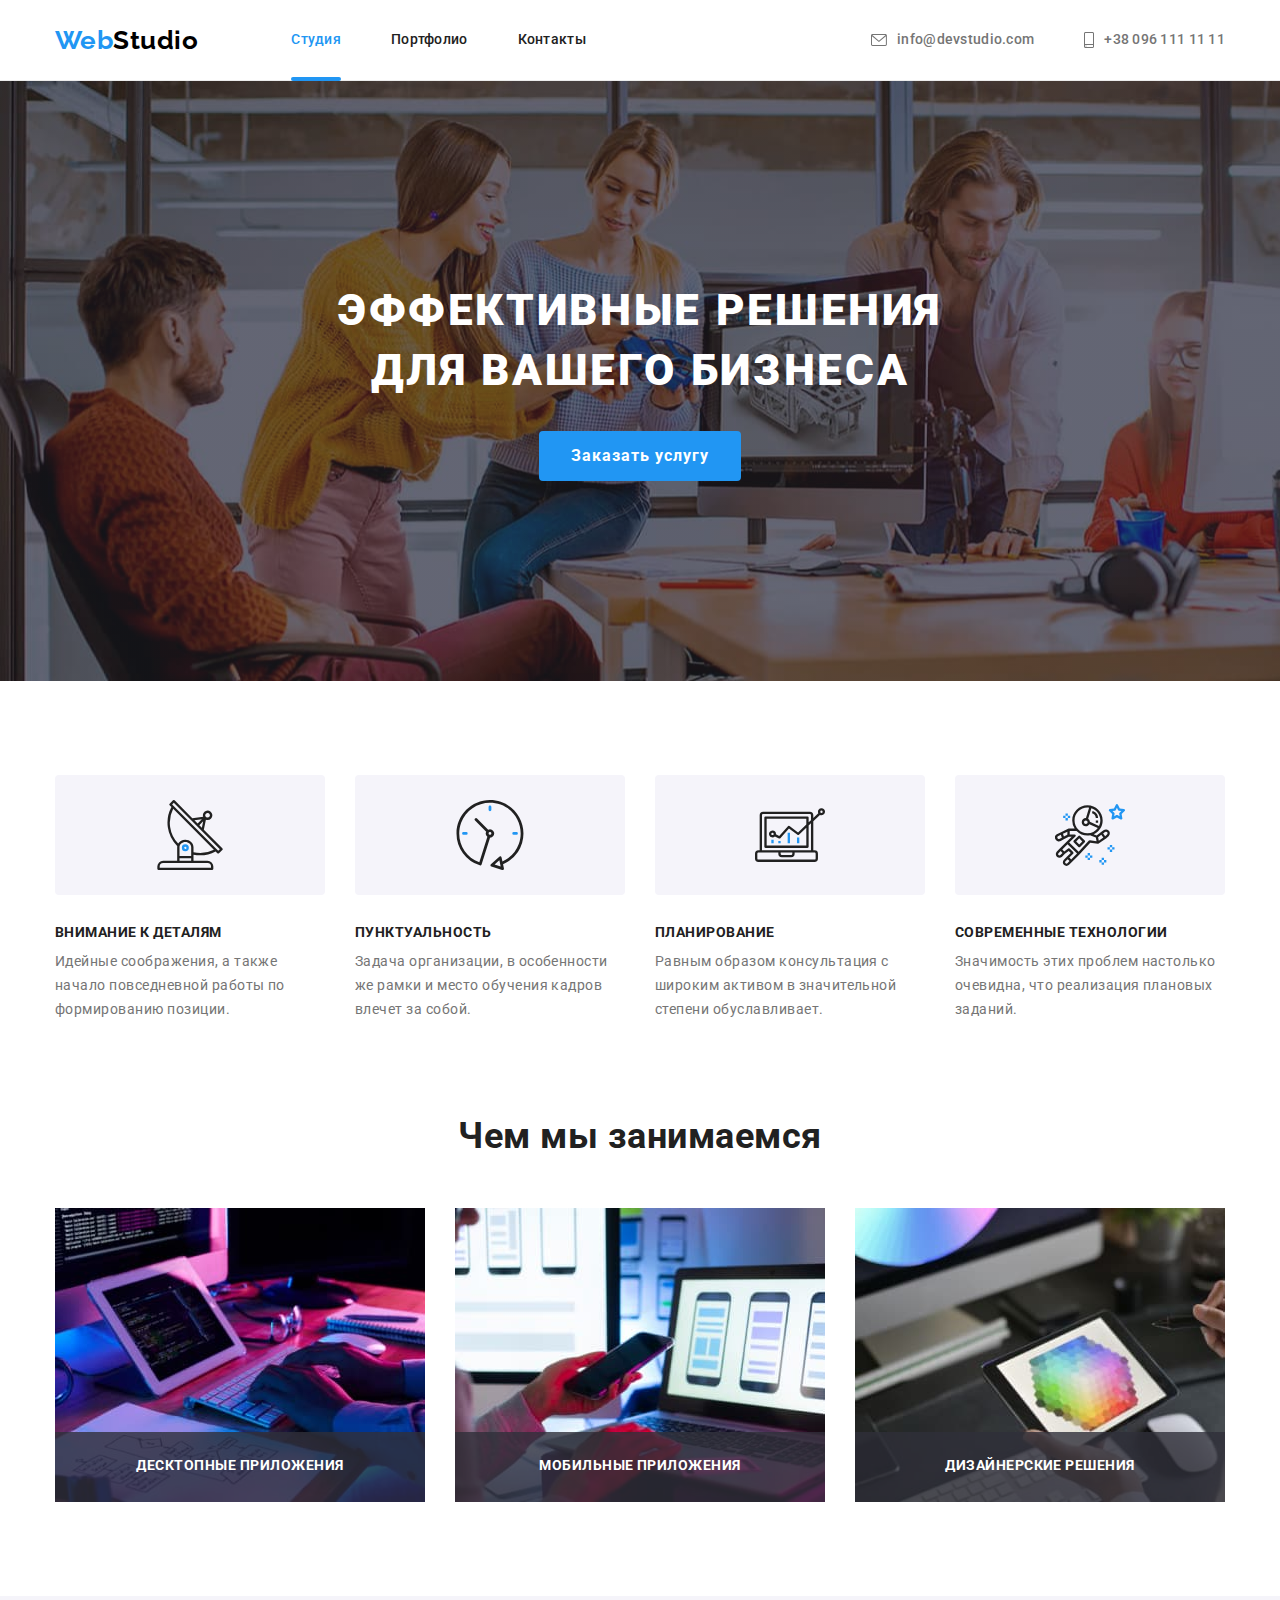
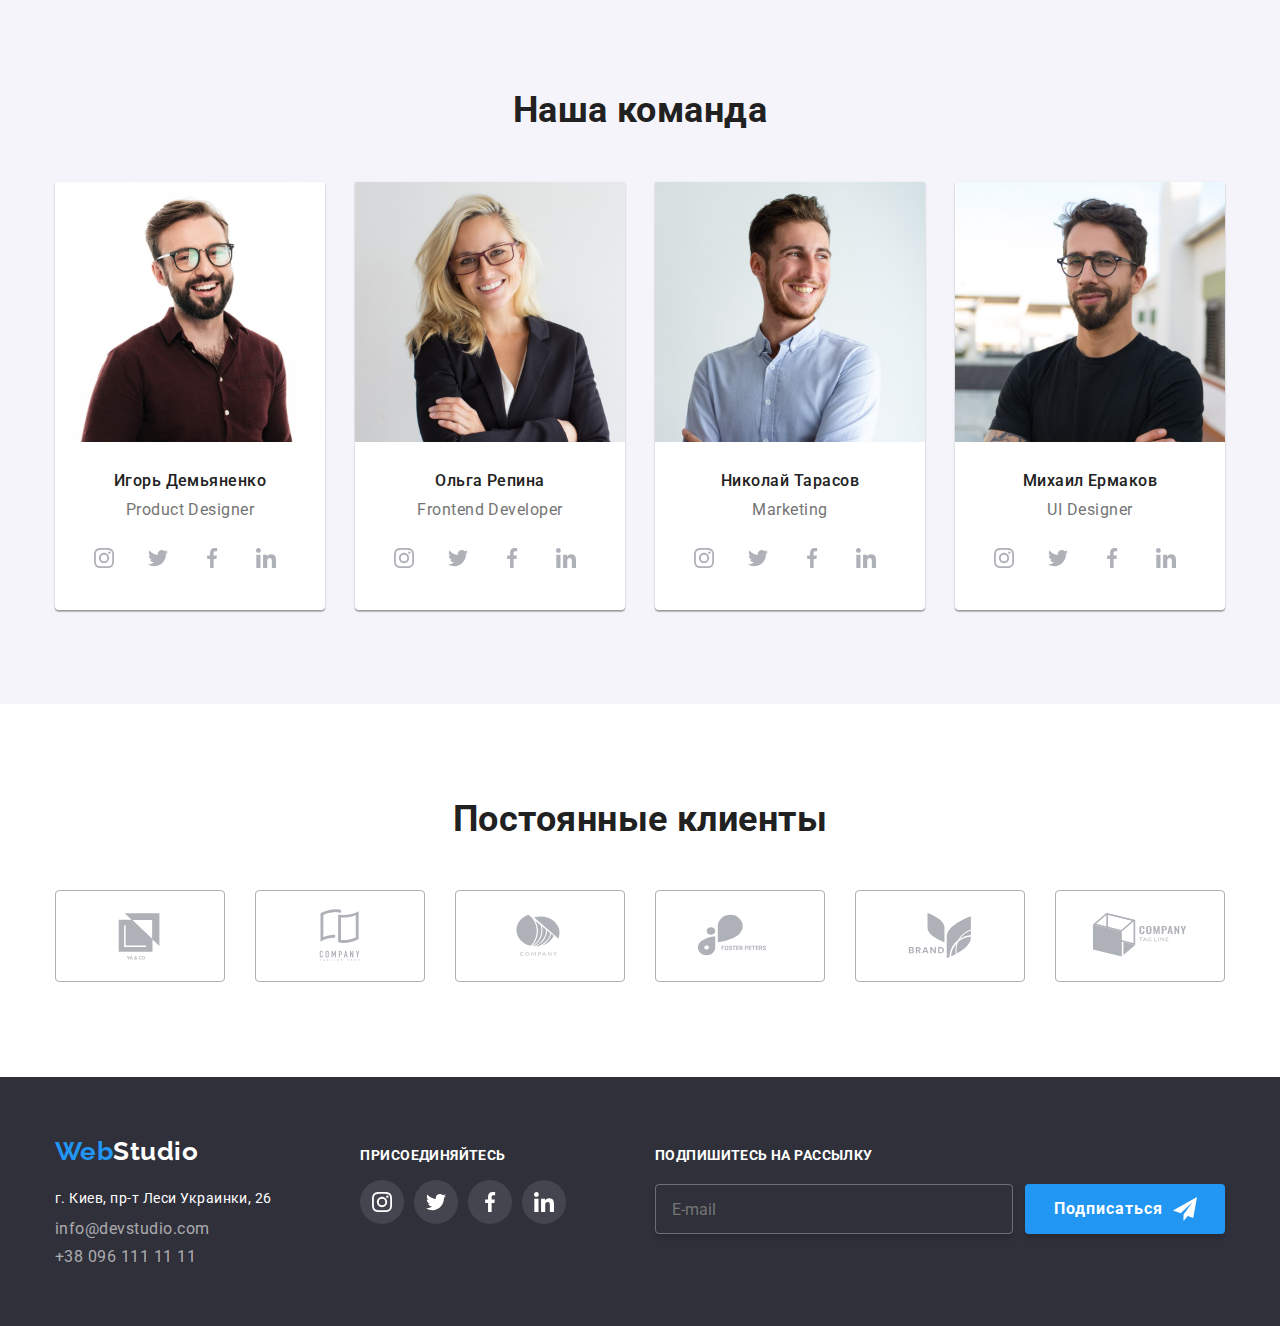
==== commit 1e891343: "изм" ====
--- a/index.html
+++ b/index.html
@@ -5,12 +5,12 @@
     <meta charset="UTF-8" />
     <meta http-equiv="X-UA-Compatible" content="IE=edge" />
     <meta name="viewport" content="width=device-width, initial-scale=1.0" />
-    <!-- <link rel="preconnect" href="https://fonts.googleapis.com">
+    <link rel="preconnect" href="https://fonts.googleapis.com">
     <link rel="preconnect" href="https://fonts.gstatic.com" crossorigin>
     <link href="https://fonts.googleapis.com/css2?family=Raleway:wght@700&family=Roboto:wght@400;500;700;900&display=swap"
         rel="stylesheet">
     <link rel="stylesheet" href="https://cdnjs.cloudflare.com/ajax/libs/modern-normalize/1.1.0/modern-normalize.min.css">
-    <link rel="stylesheet" href="./css/styles.css"> -->
+    <!-- <link rel="stylesheet" href="./css/styles.css"> -->
     <link rel="stylesheet" href="./css/main.min.css">
     <title>WebStudio</title>
 </head>
--- a/css/main.min.css
+++ b/css/main.min.css
@@ -1,3 +1,3 @@
 /*! modern-normalize v1.1.0 | MIT License | https://github.com/sindresorhus/modern-normalize */*,::before,::after{-webkit-box-sizing:border-box;box-sizing:border-box}html{line-height:1.15;-webkit-text-size-adjust:100%;-moz-tab-size:4;-o-tab-size:4;tab-size:4}body{margin:0;font-family:system-ui,-apple-system,"Segoe UI",Roboto,Helvetica,Arial,sans-serif,"Apple Color Emoji","Segoe UI Emoji"}hr{height:0;color:inherit}abbr[title]{-webkit-text-decoration:underline dotted;text-decoration:underline dotted}b,strong{font-weight:bolder}code,kbd,samp,pre{font-family:ui-monospace, SFMono-Regular, Consolas, "Liberation Mono", Menlo,- monospace;font-size:1em}small{font-size:80%}sub,sup{font-size:75%;line-height:0;position:relative;vertical-align:baseline}sub{bottom:-0.25em}sup{top:-0.5em}table{text-indent:0;border-color:inherit}button,input,optgroup,select,textarea{font-family:inherit;font-size:100%;line-height:1.15;margin:0}button,select{text-transform:none}button,[type="button"],[type="reset"],[type="submit"]{-webkit-appearance:button}::-moz-focus-inner{border-style:none;padding:0}:-moz-focusring{outline:1px dotted ButtonText}:-moz-ui-invalid{box-shadow:none}legend{padding:0}progress{vertical-align:baseline}::-webkit-inner-spin-button,::-webkit-outer-spin-button{height:auto}[type="search"]{-webkit-appearance:textfield;outline-offset:-2px}::-webkit-search-decoration{-webkit-appearance:none}::-webkit-file-upload-button{-webkit-appearance:button;font:inherit}summary{display:list-item}body{background-color:#ffffff;color:#212121;font-family:Roboto, sans-serif;letter-spacing:0.03em}img{display:block}label{display:block}.container{margin-left:auto;margin-right:auto;width:1200px;padding:0 15px}.visually-hidden{position:absolute;width:1px;height:1px;margin:-1px;border:0;padding:0;white-space:nowrap;-webkit-clip-path:inset(100%);clip-path:inset(100%);clip:rect(0 0 0 0);overflow:hidden}.header,.header-portfolio{border-bottom-width:1px;border-bottom-style:solid;border-bottom-color:#ececec}.header,.header-portfolio,.header-container{display:-webkit-box;display:-ms-flexbox;display:flex}.list-header__navigation .footer-text{color:rgba(255,255,255,0.6)}.header-site__navigation{position:relative;margin-right:50px;color:#000;font-weight:500;font-size:14px;line-height:1.14;letter-spacing:0.02em;list-style:none;padding:0;margin-top:0;margin-bottom:0}.header-site__navigation:last-child{margin-right:0}.header-site__navigation .header-site__link:hover{color:#2196f3}.header-site__navigation .header-site__link:focus{color:#2196f3}.header-site__navigation .header-site__link.current-header{color:#2196f3}.header-site__navigation a:hover{color:#2196f3}.header-site__navigation a:focus{color:#2196f3}.header-site__navigation .header-site__link--navigation{text-decoration:none;color:#757575}.header-site__navigation .list-header__navigation{list-style:none;padding-top:50px;padding-bottom:94px}.hero-title{margin-top:0 px;margin-bottom:30 px;font-weight:900;font-size:44px;line-height:1.36;letter-spacing:0.06em;text-transform:uppercase}.header-main__navigation{display:-webkit-box;display:-ms-flexbox;display:flex;-webkit-box-align:center;-ms-flex-align:center;align-items:center}.header-site__link{-webkit-transition:color 250ms cubic-bezier(0.4, 0, 0.2, 1);transition:color 250ms cubic-bezier(0.4, 0, 0.2, 1)}.header-site__link{text-decoration:none;color:#212121;display:block;padding-top:32px;padding-bottom:32px}.header-site__link--navigation{-webkit-transition:color 250ms cubic-bezier(0.4, 0, 0.2, 1);transition:color 250ms cubic-bezier(0.4, 0, 0.2, 1)}.current-header::after{content:"";position:absolute;display:block;width:100%;height:4px;background-color:#2196f3;left:0;bottom:0;border-radius:2px;bottom:-1px}.header-list__navigation{margin-top:0;margin-bottom:0}.button-hero__modal{margin-top:0px;min-width:200px;-webkit-box-sizing:border-box;box-sizing:border-box;padding:10px 32px;border-radius:4px;text-align:center;background-color:#2196f3;color:#ffffff;cursor:pointer;font-weight:700;font-size:16px;line-height:1.87;letter-spacing:0.06em;border:none;-webkit-transition:background-color 250ms cubic-bezier(0.4, 0, 0.2, 1);transition:background-color 250ms cubic-bezier(0.4, 0, 0.2, 1)}.button-hero__modal:hover{background-color:#188ce8}.button-hero__modal:focus{background-color:#188ce8}.backdrop{z-index:888;position:fixed;top:0;left:0;width:100%;height:100%;background-color:rgba(0,0,0,0.2);opacity:1;visibility:visible;-webkit-transition:opacity 250ms cubic-bezier(0.4, 0, 0.2, 1),visibility 250ms cubic-bezier(0.4, 0, 0.2, 1);transition:opacity 250ms cubic-bezier(0.4, 0, 0.2, 1),visibility 250ms cubic-bezier(0.4, 0, 0.2, 1)}.backdrop-form>h2{margin:0 0 12px 0;font-size:20px;text-align:center}.backdrop-form__label{position:relative;display:-webkit-box;display:-ms-flexbox;display:flex;-webkit-box-orient:vertical;-webkit-box-direction:normal;-ms-flex-direction:column;flex-direction:column;font-size:12px;line-height:1.16;letter-spacing:0.01em;color:#757575}.backdrop-form__label--icon{position:absolute;top:55%;left:12px;-webkit-transform:translateY(-55%);transform:translateY(-55%)}.backdrop-input{width:448px;height:40px;border:1px solid rgba(33,33,33,0.2);border-radius:4px;margin-top:4px;margin-bottom:10px;padding-left:42px;-webkit-transition:border 250ms cubic-bezier(0.4, 0, 0.2, 1);transition:border 250ms cubic-bezier(0.4, 0, 0.2, 1)}.backdrop-input:focus{outline:none;border:1px solid #2196f3;cursor:pointer;-webkit-transition:border 250ms cubic-bezier(0.4, 0, 0.2, 1);transition:border 250ms cubic-bezier(0.4, 0, 0.2, 1)}.backdrop-input__textarea{resize:none;font-size:14px;line-height:1.14px;letter-spacing:0.01em;color:#757575;padding:12px 16px;border:1px solid rgba(33,33,33,0.2);border-radius:4px;margin-top:4px}.backdrop-input__textarea:focus{outline:none;border:1px solid #2196f3;cursor:pointer}.backdrop-input:focus+.backdrop-form__label--icon{fill:#2196f3}.backdrop-form{display:-webkit-box;display:-ms-flexbox;display:flex;-webkit-box-orient:vertical;-webkit-box-direction:normal;-ms-flex-direction:column;flex-direction:column;-webkit-box-align:center;-ms-flex-align:center;align-items:center}.backdrop-label__form{font-size:14px;line-height:1.71;color:#757575;margin-top:20px;margin-bottom:30px;display:-webkit-box;display:-ms-flexbox;display:flex;-webkit-box-align:center;-ms-flex-align:center;align-items:center;-webkit-box-pack:center;-ms-flex-pack:center;justify-content:center}.backdrop-label__link{margin-left:6px;color:#2196f3}.backdrop-icon__checkbox{display:inline-block;border:2px solid #212121;border-radius:2px;display:inline-block;width:16px;height:15px;margin-right:8px;-webkit-transition:border 250ms cubic-bezier(0.4, 0, 0.2, 1);transition:border 250ms cubic-bezier(0.4, 0, 0.2, 1)}.backdrop-label__checkbox:checked+.backdrop-icon__checkbox{background-color:#2196f3;background-image:url("../images/svg-sprite/icon-check.svg");background-size:contain;border-color:#2196f3;background-origin:border-box}.backdrop-label__checkbox{-webkit-appearance:none;-moz-appearance:none;appearance:none;position:absolute}.backdrop-form__button{width:200px;height:50px;background-color:#2196f3;border-radius:4px;border:none;color:#fff;margin-bottom:40px;padding:10px 55px;cursor:pointer}.backdrop-form__button:hover{background-color:#188ce8;outline:none}.backdrop-form__button:focus{background-color:#188ce8;outline:none}.backdrop.is-hidden{visibility:hidden;opacity:0;pointer-events:none}.backdrop.is-hidden .modal{-webkit-transform:translate(-50%, -50%) scale(0.9);transform:translate(-50%, -50%) scale(0.9)}.modal{position:absolute;top:50%;left:50%;padding:40px 40px 0 40px;background-color:#fff;-webkit-box-shadow:0px 1px 3px rgba(0,0,0,0.12),0px 1px 1px rgba(0,0,0,0.14),0px 2px 1px rgba(0,0,0,0.2);box-shadow:0px 1px 3px rgba(0,0,0,0.12),0px 1px 1px rgba(0,0,0,0.14),0px 2px 1px rgba(0,0,0,0.2);border-radius:4px;-webkit-transform:translate(-50%, -50%) scale(1);transform:translate(-50%, -50%) scale(1);-webkit-transition:-webkit-transform 250ms cubic-bezier(0.4, 0, 0.2, 1);transition:-webkit-transform 250ms cubic-bezier(0.4, 0, 0.2, 1);transition:transform 250ms cubic-bezier(0.4, 0, 0.2, 1);transition:transform 250ms cubic-bezier(0.4, 0, 0.2, 1), -webkit-transform 250ms cubic-bezier(0.4, 0, 0.2, 1)}.backdrop.is-hidden .modal{-webkit-transform:translate(-50%, -50%) scale(0.9);transform:translate(-50%, -50%) scale(0.9)}.backdrop-button{position:absolute;top:0;right:0;margin:8px 8px 0 0;padding:6px;border:1px solid rgba(0,0,0,0.1);border-radius:50%;background-color:#fff;display:-webkit-box;display:-ms-flexbox;display:flex;-webkit-box-pack:center;-ms-flex-pack:center;justify-content:center;-webkit-box-align:center;-ms-flex-align:center;align-items:center;cursor:pointer;width:30px;height:30px}.backdrop-button:hover{fill:#2196f3}.header-logo{color:#000;font-family:Raleway,sans-serif;text-decoration:none;font-weight:700;font-size:26px;line-height:1.19;display:-webkit-box;display:-ms-flexbox;display:flex}.header-logo--color,.footer-logo--color{color:#2196f3;font-size:26px}.hero{padding-top:200px;padding-bottom:200px;background-color:#2f303a;color:#fff;text-align:center}.hero{max-width:1600px;margin-right:auto;margin-left:auto;background-size:cover;background-image:-webkit-gradient(linear, left top, right top, from(rgba(47,48,58,0.4)), to(rgba(47,48,58,0.4))),url("../images/hero-img.jpg");background-image:linear-gradient(to right, rgba(47,48,58,0.4), rgba(47,48,58,0.4)),url("../images/hero-img.jpg")}.hero -title{margin-top:0px;margin-bottom:30px;font-weight:900;font-size:44px;line-height:1.36;letter-spacing:0.06em;text-transform:uppercase}.hero>h1{color:#fff}.offers-title__list{font-weight:700;font-size:14px;line-height:1.14;text-transform:uppercase;margin-top:0;margin-bottom:0}.offers-list__text{margin-top:10px;margin-bottom:0px;color:#757575;font-weight:400;font-size:14px;line-height:1.71}.offers-list__navigation{margin-right:30px;width:270px}.offers-list__navigation:last-child{margin-right:0}.offers-icon__list{display:-webkit-box;display:-ms-flexbox;display:flex;-webkit-box-pack:center;-ms-flex-pack:center;justify-content:center;-webkit-box-align:center;-ms-flex-align:center;align-items:center;background-color:#f5f4fa;height:120px;border-radius:4px;margin-bottom:30px}.offers-list__title{display:-webkit-box;display:-ms-flexbox;display:flex;-webkit-box-align:center;-ms-flex-align:center;align-items:center;margin:0;padding:0;list-style:none}.offers{margin-bottom:0;padding:94px 0}.offers .offers,.offers .works{background-color:#fff}.works{margin-top:0;padding-bottom:94px}.works-title{margin-bottom:50px;margin-top:0;font-weight:700;font-size:36px;line-height:1.16;text-align:center}.list-works,.list-teams{list-style:none;padding:0;margin:0;display:-webkit-box;display:-ms-flexbox;display:flex}.list-works__image,.list-teams__border{margin-right:30px}.list-works__image{position:relative}.list-works__image__image:last-child{margin-right:0}.list-works__image__wrapper{position:absolute;width:100%;height:70px;bottom:0;background-color:rgba(47,48,58,0.8)}.list-works__image__title{color:#fff;font-weight:700;font-size:14px;line-height:0.87;text-align:center;text-transform:uppercase;margin:0;padding:27px 0}.works-image__wrapper{position:absolute;width:100%;height:70px;bottom:0;background-color:rgba(47,48,58,0.8)}.works-image__title{color:#fff;font-weight:700;font-size:14px;line-height:0.87;text-align:center;text-transform:uppercase;margin:0;padding:27px 0}.teams-title,.customers-title{margin-top:0px;margin-bottom:50px;font-weight:700;font-size:36px;line-height:1.16;text-align:center}.teams{margin-top:0px;margin-bottom:1px;background-color:#f5f4fa;padding-top:94px;padding-bottom:94px}.teams-name{font-weight:500;font-size:16px;line-height:1.18;margin-top:0;margin-bottom:10px;text-align:center}.teams-person{margin-top:0;margin-bottom:0;color:#757575;font-weight:400;font-size:16px;line-height:1.18;text-align:center}.teams-wrapper{padding:30px 10px}.offers>h2,.works>h2,.teams>h2{font-weight:700;font-size:36px;line-height:1.16;text-align:center}.list-teams__border{background-color:#fff;width:270px;-webkit-box-shadow:0px 1px 3px rgba(0,0,0,0.12),0px 1px 1px rgba(0,0,0,0.14),0px 2px 1px rgba(0,0,0,0.2);box-shadow:0px 1px 3px rgba(0,0,0,0.12),0px 1px 1px rgba(0,0,0,0.14),0px 2px 1px rgba(0,0,0,0.2);border-radius:0px 0px 4px 4px}.list-teams__border:last-child{margin-right:0}.customers{margin-top:0px;margin-bottom:1px;padding-top:94px;padding-bottom:94px}.customers-list{margin:0 30px 0 0;width:170px;height:92px}.customers-link{border:1px solid #afb1b8;border-radius:4px}.customers-link__list{display:-webkit-box;display:-ms-flexbox;display:flex;-webkit-box-align:center;-ms-flex-align:center;align-items:center;list-style:none;margin:0;padding:0}.customers-list:last-child{margin-right:0}.customers-link:hover,.customers-link:focus{border:1px solid #2196f3}.customers-link:hover,.customers-link:focus,.customers-list__icon:hover,.customers-list__icon:focus{fill:#2196f3}.footer{background-color:#2f303a;padding-top:60px;padding-bottom:60px}.footer-address{margin-top:20px}.footer-text{margin:0 0 9px 0;color:#fff;font-style:normal;font-weight:400;font-size:14px;line-height:1.71}.footer-navigation{margin-bottom:9px}.footer-navigation__link{display:inline-block;color:rgba(255,255,255,0.6);text-decoration:none;font-style:normal}.footer-list{display:-webkit-box;display:-ms-flexbox;display:flex;-webkit-box-align:baseline;-ms-flex-align:baseline;align-items:baseline;-webkit-box-orient:horizontal;-webkit-box-direction:normal;-ms-flex-direction:row;flex-direction:row;-webkit-box-pack:justify;-ms-flex-pack:justify;justify-content:space-between}.footer-form{margin-right:12px}.footer-icon{fill:#fff;margin:13px 28px 13px 10px}.footer-logo{display:-webkit-box;display:-ms-flexbox;display:flex;-webkit-box-align:center;-ms-flex-align:center;align-items:center;font-family:Raleway,sans-serif;font-weight:700;text-decoration:none}.footer-button{background-color:#2196f3;-webkit-box-shadow:0px 4px 4px rgba(0,0,0,0.15);box-shadow:0px 4px 4px rgba(0,0,0,0.15);border-radius:4px;border:none;color:#fff;padding:0 0 0 29px;cursor:pointer;font-weight:700;font-size:16px;line-height:1.87;letter-spacing:0.06em;display:-webkit-box;display:-ms-flexbox;display:flex;-webkit-box-align:center;-ms-flex-align:center;align-items:center;width:200px}.footer-button:hover{background-color:#188ce8}.footer-button:focus{background-color:#188ce8}.footer-input{border:1px solid rgba(255,255,255,0.3);-webkit-box-shadow:0px 4px 4px rgba(0,0,0,0.15);box-shadow:0px 4px 4px rgba(0,0,0,0.15);border-radius:4px;font-size:16px;line-height:1.25;color:rgba(255,255,255,0.6);background-color:inherit;padding:15px 0 13px 16px;width:358px;outline:none}.footer-section__list{display:-webkit-box;display:-ms-flexbox;display:flex;-webkit-box-pack:center;-ms-flex-pack:center;justify-content:center;list-style:none;margin:20px 0 0 0;padding:0}.footer-wrapper>h2{font-weight:700;font-size:14px;line-height:1.14;letter-spacing:0.03em;margin:0;padding:0;text-transform:uppercase;color:#fff}.footer-section__wrapper>h2{font-weight:700;font-size:14px;line-height:1.14;letter-spacing:0.03em;margin:0;padding:0;text-transform:uppercase;color:#fff}.text-footer{list-style:none;padding-left:0;margin:0}.logo-footer--color{color:#fff;font-size:26px}.button-portfolio{min-width:128px;padding:6px 22px;border-radius:4px;text-align:center;background-color:#f5f4fa;cursor:pointer;letter-spacing:0.03em;border:none}.button-portfolio:hover{background-color:#2196f3;color:#ffffff;-webkit-box-shadow:0px 1px 1px rgba(0,0,0,0.12),0px 4px 4px rgba(0,0,0,0.06),1px 4px 6px rgba(0,0,0,0.16);box-shadow:0px 1px 1px rgba(0,0,0,0.12),0px 4px 4px rgba(0,0,0,0.06),1px 4px 6px rgba(0,0,0,0.16)}.button-portfolio:focus{background-color:#2196f3;color:#ffffff;-webkit-box-shadow:0px 1px 1px rgba(0,0,0,0.12),0px 4px 4px rgba(0,0,0,0.06),1px 4px 6px rgba(0,0,0,0.16);box-shadow:0px 1px 1px rgba(0,0,0,0.12),0px 4px 4px rgba(0,0,0,0.06),1px 4px 6px rgba(0,0,0,0.16)}.button-portfolio__first{min-width:73px;padding:6px 22px;border-radius:4px;text-align:center;background-color:#2196f3;color:#fff;cursor:pointer;letter-spacing:0.03em;border:none;-webkit-box-shadow:0px 1px 1px rgba(0,0,0,0.12),0px 4px 4px rgba(0,0,0,0.06),1px 4px 6px rgba(0,0,0,0.16);box-shadow:0px 1px 1px rgba(0,0,0,0.12),0px 4px 4px rgba(0,0,0,0.06),1px 4px 6px rgba(0,0,0,0.16)}.button-portfolio{-webkit-transition:background-color 250ms cubic-bezier(0.4, 0, 0.2, 1),color 250ms cubic-bezier(0.4, 0, 0.2, 1),-webkit-box-shadow 250ms cubic-bezier(0.4, 0, 0.2, 1);transition:background-color 250ms cubic-bezier(0.4, 0, 0.2, 1),color 250ms cubic-bezier(0.4, 0, 0.2, 1),-webkit-box-shadow 250ms cubic-bezier(0.4, 0, 0.2, 1);transition:background-color 250ms cubic-bezier(0.4, 0, 0.2, 1),color 250ms cubic-bezier(0.4, 0, 0.2, 1),box-shadow 250ms cubic-bezier(0.4, 0, 0.2, 1);transition:background-color 250ms cubic-bezier(0.4, 0, 0.2, 1),color 250ms cubic-bezier(0.4, 0, 0.2, 1),box-shadow 250ms cubic-bezier(0.4, 0, 0.2, 1),-webkit-box-shadow 250ms cubic-bezier(0.4, 0, 0.2, 1)}.list-buttom{margin-right:8px}.list-buttom:last-child{margin-right:0}.list-text__project{margin:0;color:#757575;font-weight:400;font-size:16px;line-height:1.87}.header-site__navigation{display:-webkit-box;display:-ms-flexbox;display:flex;-webkit-box-align:center;-ms-flex-align:center;align-items:center;text-decoration:none;margin-left:auto}.list-header__navigation{display:-webkit-box;display:-ms-flexbox;display:flex;-webkit-box-pack:center;-ms-flex-pack:center;justify-content:center;list-style:none;padding-left:0;margin-left:93px}.list-text__wrapper{padding:20px 24px 17px;border-right:1px solid #eeeeee;border-bottom:1px solid #eeeeee;border-left:1px solid #eeeeee}.list-text__name{margin:0 0 4px 0;color:#4e4c4c}.list-hero__buttom{display:-webkit-box;display:-ms-flexbox;display:flex;-webkit-box-pack:center;-ms-flex-pack:center;justify-content:center;list-style:none;padding-left:0;margin:0 0 50px 0}.list-link__image{display:block}.hero-portfolio{padding-top:94px;padding-bottom:94px}.list-header__navigation.link-list{display:-webkit-box;display:-ms-flexbox;display:flex;-ms-flex-wrap:wrap;flex-wrap:wrap;margin:0}.list-link__more{display:inline-block;text-decoration:none;-webkit-transition:-webkit-box-shadow 250ms cubic-bezier(0.4, 0, 0.2, 1);transition:-webkit-box-shadow 250ms cubic-bezier(0.4, 0, 0.2, 1);transition:box-shadow 250ms cubic-bezier(0.4, 0, 0.2, 1);transition:box-shadow 250ms cubic-bezier(0.4, 0, 0.2, 1), -webkit-box-shadow 250ms cubic-bezier(0.4, 0, 0.2, 1)}.list-link__more:hover{-webkit-box-shadow:0px 1px 1px rgba(0,0,0,0.12),0px 4px 4px rgba(0,0,0,0.06),1px 4px 6px rgba(0,0,0,0.16);box-shadow:0px 1px 1px rgba(0,0,0,0.12),0px 4px 4px rgba(0,0,0,0.06),1px 4px 6px rgba(0,0,0,0.16)}.list-link__more:focus{-webkit-box-shadow:0px 1px 1px rgba(0,0,0,0.12),0px 4px 4px rgba(0,0,0,0.06),1px 4px 6px rgba(0,0,0,0.16);box-shadow:0px 1px 1px rgba(0,0,0,0.12),0px 4px 4px rgba(0,0,0,0.06),1px 4px 6px rgba(0,0,0,0.16)}.product-link__wrapper{position:relative;overflow:hidden}.list-link__wrapper{position:absolute;top:0;left:0;width:100%;height:100%;background-color:rgba(33,150,243,0.9);padding:63px 24px;-webkit-transition:-webkit-transform 250ms cubic-bezier(0.4, 0, 0.2, 1);transition:-webkit-transform 250ms cubic-bezier(0.4, 0, 0.2, 1);transition:transform 250ms cubic-bezier(0.4, 0, 0.2, 1);transition:transform 250ms cubic-bezier(0.4, 0, 0.2, 1), -webkit-transform 250ms cubic-bezier(0.4, 0, 0.2, 1);-webkit-transform:translateY(100%);transform:translateY(100%)}.list-link__more:hover .list-link__wrapper{-webkit-transform:translateY(0);transform:translateY(0)}.list-link__text{font-size:18px;line-height:1.55;letter-spacing:0.03em;color:#fff}.list-link__category{margin-right:30px;margin-bottom:30px;width:370px;background-color:#fff}.list-link__category:hover{border-right:0;border-bottom:0;border-left:0}.list-link__category:focus{border-right:0;border-bottom:0;border-left:0}.list-link__category:nth-child(3n){margin-right:0}.list-link__category:nth-last-child(-n+3){margin-bottom:0}.header-site__icon{width:16px;height:12px;margin-right:10px;fill:currentColor}.header-site__icon--width{width:10px;height:16px;margin-right:10px;fill:currentColor}.header-site__link--navigation{display:-webkit-box;display:-ms-flexbox;display:flex;-webkit-box-align:center;-ms-flex-align:center;align-items:center}.header-site__link--navigation:hover{fill:#2196f3}.header-site__link--navigation:focus{fill:#2196f3}.teams-link{width:44px;height:44px;border-radius:50%;display:-webkit-box;display:-ms-flexbox;display:flex;-webkit-box-pack:center;-ms-flex-pack:center;justify-content:center;-webkit-box-align:center;-ms-flex-align:center;align-items:center;fill:#afb1b8;-webkit-transition:background-color 250ms cubic-bezier(0.4, 0, 0.2, 1);transition:background-color 250ms cubic-bezier(0.4, 0, 0.2, 1)}.teams-link:hover{background-color:#2196f3;fill:#fff}.teams-link:focus{background-color:#2196f3;fill:#fff}.teams-footer__link{margin-right:10px}.teams-footer__link:last-child{margin-right:0}.teams-link__list{display:-webkit-box;display:-ms-flexbox;display:flex;-webkit-box-pack:center;-ms-flex-pack:center;justify-content:center;-webkit-box-align:center;-ms-flex-align:center;align-items:center;list-style:none;margin:16px 0 0 0;padding:0}.teams-list{margin-right:10px}.teams-icon{background-color:rgba(255,255,255,0.1);fill:#fff}.customers-link{width:100%;height:100%;display:-webkit-box;display:-ms-flexbox;display:flex;-webkit-box-pack:center;-ms-flex-pack:center;justify-content:center;-webkit-box-align:center;-ms-flex-align:center;align-items:center;-webkit-transition:border 250ms cubic-bezier(0.4, 0, 0.2, 1);transition:border 250ms cubic-bezier(0.4, 0, 0.2, 1);fill:#afb1b8}.customers-list__icon{-webkit-transition:fill 250ms cubic-bezier(0.4, 0, 0.2, 1);transition:fill 250ms cubic-bezier(0.4, 0, 0.2, 1)}
+ monospace;font-size:1em}small{font-size:80%}sub,sup{font-size:75%;line-height:0;position:relative;vertical-align:baseline}sub{bottom:-0.25em}sup{top:-0.5em}table{text-indent:0;border-color:inherit}button,input,optgroup,select,textarea{font-family:inherit;font-size:100%;line-height:1.15;margin:0}button,select{text-transform:none}button,[type="button"],[type="reset"],[type="submit"]{-webkit-appearance:button}::-moz-focus-inner{border-style:none;padding:0}:-moz-focusring{outline:1px dotted ButtonText}:-moz-ui-invalid{box-shadow:none}legend{padding:0}progress{vertical-align:baseline}::-webkit-inner-spin-button,::-webkit-outer-spin-button{height:auto}[type="search"]{-webkit-appearance:textfield;outline-offset:-2px}::-webkit-search-decoration{-webkit-appearance:none}::-webkit-file-upload-button{-webkit-appearance:button;font:inherit}summary{display:list-item}body{background-color:#ffffff;color:#212121;font-family:Roboto,sans-serif;letter-spacing:0.03em}img{display:block}label{display:block}.container{margin-left:auto;margin-right:auto;width:1200px;padding:0 15px}.visually-hidden{position:absolute;width:1px;height:1px;margin:-1px;border:0;padding:0;white-space:nowrap;-webkit-clip-path:inset(100%);clip-path:inset(100%);clip:rect(0 0 0 0);overflow:hidden}.header,.header-portfolio{border-bottom-width:1px;border-bottom-style:solid;border-bottom-color:#ececec}.header,.header-portfolio,.header-container{display:-webkit-box;display:-ms-flexbox;display:flex}.list-header__navigation .footer-text{color:rgba(255,255,255,0.6)}.header-site__navigation{position:relative;margin-right:50px;color:#000;font-weight:500;font-size:14px;line-height:1.14;letter-spacing:0.02em;list-style:none;padding:0;margin-top:0;margin-bottom:0}.header-site__navigation .header-site__link:hover{color:#2196f3}.header-site__navigation .header-site__link:focus{color:#2196f3}.header-site__navigation a:hover{color:#2196f3}.header-site__navigation a:focus{color:#2196f3}.header-site__navigation:last-child{margin-right:0}.header-site__navigation .header-site__link--navigation{text-decoration:none;color:#757575}.header-site__navigation .list-header__navigation{list-style:none;padding-top:50px;padding-bottom:94px}.header-site__navigation .header-site__link.current-header{color:#2196f3}.hero-title{margin-top:0 px;margin-bottom:30 px;font-weight:900;font-size:44px;line-height:1.36;letter-spacing:0.06em;text-transform:uppercase}.header-main__navigation{display:-webkit-box;display:-ms-flexbox;display:flex;-webkit-box-align:center;-ms-flex-align:center;align-items:center}.header-site__link{text-decoration:none;color:#212121;display:block;padding-top:32px;padding-bottom:32px;-webkit-transition:color 250ms cubic-bezier(0.4, 0, 0.2, 1);transition:color 250ms cubic-bezier(0.4, 0, 0.2, 1)}.header-site__link--navigation{-webkit-transition:color 250ms cubic-bezier(0.4, 0, 0.2, 1);transition:color 250ms cubic-bezier(0.4, 0, 0.2, 1)}.current-header::after{content:"";position:absolute;display:block;width:100%;height:4px;background-color:#2196f3;left:0;bottom:0;border-radius:2px;bottom:-1px}.header-list__navigation{margin-top:0;margin-bottom:0}.button-hero__modal{margin-top:0px;min-width:200px;-webkit-box-sizing:border-box;box-sizing:border-box;padding:10px 32px;border-radius:4px;text-align:center;background-color:#2196f3;color:#ffffff;cursor:pointer;font-weight:700;font-size:16px;line-height:1.87;letter-spacing:0.06em;border:none;-webkit-transition:background-color 250ms cubic-bezier(0.4, 0, 0.2, 1);transition:background-color 250ms cubic-bezier(0.4, 0, 0.2, 1)}.button-hero__modal:hover{background-color:#188ce8}.button-hero__modal:focus{background-color:#188ce8}.backdrop{z-index:888;position:fixed;top:0;left:0;width:100%;height:100%;background-color:rgba(0,0,0,0.2);opacity:1;visibility:visible;-webkit-transition:opacity 250ms cubic-bezier(0.4, 0, 0.2, 1),visibility 250ms cubic-bezier(0.4, 0, 0.2, 1);transition:opacity 250ms cubic-bezier(0.4, 0, 0.2, 1),visibility 250ms cubic-bezier(0.4, 0, 0.2, 1)}.backdrop-form>h2{margin:0 0 12px 0;font-size:20px;text-align:center}.backdrop-form__label{position:relative;display:-webkit-box;display:-ms-flexbox;display:flex;-webkit-box-orient:vertical;-webkit-box-direction:normal;-ms-flex-direction:column;flex-direction:column;font-size:12px;line-height:1.16;letter-spacing:0.01em;color:#757575}.backdrop-form__label--icon{position:absolute;top:55%;left:12px;-webkit-transform:translateY(-55%);transform:translateY(-55%)}.backdrop-input{width:448px;height:40px;border:1px solid rgba(33,33,33,0.2);border-radius:4px;margin-top:4px;margin-bottom:10px;padding-left:42px;-webkit-transition:border 250ms cubic-bezier(0.4, 0, 0.2, 1);transition:border 250ms cubic-bezier(0.4, 0, 0.2, 1)}.backdrop-input:focus{outline:none;border:1px solid #2196f3;cursor:pointer;-webkit-transition:border 250ms cubic-bezier(0.4, 0, 0.2, 1);transition:border 250ms cubic-bezier(0.4, 0, 0.2, 1)}.backdrop-input__textarea{resize:none;font-size:14px;line-height:1.14px;letter-spacing:0.01em;color:#757575;padding:12px 16px;border:1px solid rgba(33,33,33,0.2);border-radius:4px;margin-top:4px}.backdrop-input__textarea:focus{outline:none;border:1px solid #2196f3;cursor:pointer}.backdrop-input:focus+.backdrop-form__label--icon{fill:#2196f3}.backdrop-form{display:-webkit-box;display:-ms-flexbox;display:flex;-webkit-box-orient:vertical;-webkit-box-direction:normal;-ms-flex-direction:column;flex-direction:column;-webkit-box-align:center;-ms-flex-align:center;align-items:center}.backdrop-label__form{font-size:14px;line-height:1.71;color:#757575;margin-top:20px;margin-bottom:30px;display:-webkit-box;display:-ms-flexbox;display:flex;-webkit-box-align:center;-ms-flex-align:center;align-items:center;-webkit-box-pack:center;-ms-flex-pack:center;justify-content:center}.backdrop-label__link{margin-left:6px;color:#2196f3}.backdrop-icon__checkbox{display:inline-block;border:2px solid #212121;border-radius:2px;display:inline-block;width:16px;height:15px;margin-right:8px;-webkit-transition:border 250ms cubic-bezier(0.4, 0, 0.2, 1);transition:border 250ms cubic-bezier(0.4, 0, 0.2, 1)}.backdrop-label__checkbox:checked+.backdrop-icon__checkbox{background-color:#2196f3;background-image:url("../images/svg-sprite/icon-check.svg");background-size:contain;border-color:#2196f3;background-origin:border-box}.backdrop-label__checkbox{-webkit-appearance:none;-moz-appearance:none;appearance:none;position:absolute}.backdrop-form__button{width:200px;height:50px;background-color:#2196f3;border-radius:4px;border:none;color:#fff;margin-bottom:40px;padding:10px 55px;cursor:pointer}.backdrop-form__button:hover{background-color:#188ce8;outline:none}.backdrop-form__button:focus{background-color:#188ce8;outline:none}.backdrop.is-hidden{visibility:hidden;opacity:0;pointer-events:none}.backdrop.is-hidden .modal{-webkit-transform:translate(-50%, -50%) scale(0.9);transform:translate(-50%, -50%) scale(0.9)}.modal{position:absolute;top:50%;left:50%;padding:40px 40px 0 40px;background-color:#fff;-webkit-box-shadow:0px 1px 3px rgba(0,0,0,0.12),0px 1px 1px rgba(0,0,0,0.14),0px 2px 1px rgba(0,0,0,0.2);box-shadow:0px 1px 3px rgba(0,0,0,0.12),0px 1px 1px rgba(0,0,0,0.14),0px 2px 1px rgba(0,0,0,0.2);border-radius:4px;-webkit-transform:translate(-50%, -50%) scale(1);transform:translate(-50%, -50%) scale(1);-webkit-transition:-webkit-transform 250ms cubic-bezier(0.4, 0, 0.2, 1);transition:-webkit-transform 250ms cubic-bezier(0.4, 0, 0.2, 1);transition:transform 250ms cubic-bezier(0.4, 0, 0.2, 1);transition:transform 250ms cubic-bezier(0.4, 0, 0.2, 1), -webkit-transform 250ms cubic-bezier(0.4, 0, 0.2, 1)}.backdrop.is-hidden .modal{-webkit-transform:translate(-50%, -50%) scale(0.9);transform:translate(-50%, -50%) scale(0.9)}.backdrop-button{position:absolute;top:0;right:0;margin:8px 8px 0 0;padding:6px;border:1px solid rgba(0,0,0,0.1);border-radius:50%;background-color:#fff;display:-webkit-box;display:-ms-flexbox;display:flex;-webkit-box-pack:center;-ms-flex-pack:center;justify-content:center;-webkit-box-align:center;-ms-flex-align:center;align-items:center;cursor:pointer;width:30px;height:30px}.backdrop-button:hover{fill:#2196f3}.header-logo{color:#000;font-family:Raleway,sans-serif;text-decoration:none;font-weight:700;font-size:26px;line-height:1.19;display:-webkit-box;display:-ms-flexbox;display:flex}.header-logo--color,.footer-logo--color{color:#2196f3;font-size:26px}.hero{padding-top:200px;padding-bottom:200px;background-color:#2f303a;color:#fff;text-align:center}.hero{max-width:1600px;margin-right:auto;margin-left:auto;background-size:cover;background-image:-webkit-gradient(linear, left top, right top, from(rgba(47,48,58,0.4)), to(rgba(47,48,58,0.4))),url("../images/hero-img.jpg");background-image:linear-gradient(to right, rgba(47,48,58,0.4), rgba(47,48,58,0.4)),url("../images/hero-img.jpg")}.hero-title{margin-top:0px;margin-bottom:30px;font-weight:900;font-size:44px;line-height:1.36;letter-spacing:0.06em;text-transform:uppercase}.hero>h1{color:#fff}.offers-title__list{font-weight:700;font-size:14px;line-height:1.14;text-transform:uppercase;margin-top:0;margin-bottom:0}.offers-list__text{margin-top:10px;margin-bottom:0px;color:#757575;font-weight:400;font-size:14px;line-height:1.71}.offers-list__navigation{margin-right:30px;width:270px}.offers-list__navigation:last-child{margin-right:0}.offers-icon__list{display:-webkit-box;display:-ms-flexbox;display:flex;-webkit-box-pack:center;-ms-flex-pack:center;justify-content:center;-webkit-box-align:center;-ms-flex-align:center;align-items:center;background-color:#f5f4fa;height:120px;border-radius:4px;margin-bottom:30px}.offers-list__title{display:-webkit-box;display:-ms-flexbox;display:flex;-webkit-box-align:center;-ms-flex-align:center;align-items:center;margin:0;padding:0;list-style:none}.offers{margin-bottom:0;padding:94px 0}.offers,.works{background-color:#fff}.works{margin-top:0;padding-bottom:94px}.works-title{margin-bottom:50px;margin-top:0;font-weight:700;font-size:36px;line-height:1.16;text-align:center}.list-works,.list-teams{list-style:none;padding:0;margin:0;display:-webkit-box;display:-ms-flexbox;display:flex}.list-works__image,.list-teams__border{margin-right:30px}.list-works__image{position:relative}.list-works__image__image:last-child{margin-right:0}.list-works__image__wrapper{position:absolute;width:100%;height:70px;bottom:0;background-color:rgba(47,48,58,0.8)}.list-works__image__title{color:#fff;font-weight:700;font-size:14px;line-height:0.87;text-align:center;text-transform:uppercase;margin:0;padding:27px 0}.works-image__wrapper{position:absolute;width:100%;height:70px;bottom:0;background-color:rgba(47,48,58,0.8)}.works-image__title{color:#fff;font-weight:700;font-size:14px;line-height:0.87;text-align:center;text-transform:uppercase;margin:0;padding:27px 0}.teams-title,.customers-title{margin-top:0px;margin-bottom:50px;font-weight:700;font-size:36px;line-height:1.16;text-align:center}.teams{margin-top:0px;margin-bottom:1px;background-color:#f5f4fa;padding-top:94px;padding-bottom:94px}.teams-name{font-weight:500;font-size:16px;line-height:1.18;margin-top:0;margin-bottom:10px;text-align:center}.teams-person{margin-top:0;margin-bottom:0;color:#757575;font-weight:400;font-size:16px;line-height:1.18;text-align:center}.teams-wrapper{padding:30px 10px}.offers>h2,.works>h2,.teams>h2{font-weight:700;font-size:36px;line-height:1.16;text-align:center}.list-teams__border{background-color:#fff;width:270px;-webkit-box-shadow:0px 1px 3px rgba(0,0,0,0.12),0px 1px 1px rgba(0,0,0,0.14),0px 2px 1px rgba(0,0,0,0.2);box-shadow:0px 1px 3px rgba(0,0,0,0.12),0px 1px 1px rgba(0,0,0,0.14),0px 2px 1px rgba(0,0,0,0.2);border-radius:0px 0px 4px 4px}.list-teams__border:last-child{margin-right:0}.customers{margin-top:0px;margin-bottom:1px;padding-top:94px;padding-bottom:94px}.customers-link:hover{border:1px solid #2196f3}.customers-link:focus{border:1px solid #2196f3}.customers-list{margin:0 30px 0 0;width:170px;height:92px}.customers-link{border:1px solid #afb1b8;border-radius:4px}.customers-link__list{display:-webkit-box;display:-ms-flexbox;display:flex;-webkit-box-align:center;-ms-flex-align:center;align-items:center;list-style:none;margin:0;padding:0}.customers-list:last-child{margin-right:0}.customers-link:hover,.customers-link:focus,.customers-list__icon:hover,.customers-list__icon:focus{fill:#2196f3}.footer{background-color:#2f303a;padding-top:60px;padding-bottom:60px}.footer-button:hover{background-color:#188ce8}.footer-button:focus{background-color:#188ce8}.footer-address{margin-top:20px}.footer-text{margin:0 0 9px 0;color:#fff;font-style:normal;font-weight:400;font-size:14px;line-height:1.71}.footer-navigation{margin-bottom:9px}.footer-navigation__link{display:inline-block;color:rgba(255,255,255,0.6);text-decoration:none;font-style:normal}.footer-list{display:-webkit-box;display:-ms-flexbox;display:flex;-webkit-box-align:baseline;-ms-flex-align:baseline;align-items:baseline;-webkit-box-orient:horizontal;-webkit-box-direction:normal;-ms-flex-direction:row;flex-direction:row;-webkit-box-pack:justify;-ms-flex-pack:justify;justify-content:space-between}.footer-form{margin-right:12px}.footer-icon{fill:#fff;margin:13px 28px 13px 10px}.footer-logo{display:-webkit-box;display:-ms-flexbox;display:flex;-webkit-box-align:center;-ms-flex-align:center;align-items:center;font-family:Raleway,sans-serif;font-weight:700;text-decoration:none}.footer-button{background-color:#2196f3;-webkit-box-shadow:0px 4px 4px rgba(0,0,0,0.15);box-shadow:0px 4px 4px rgba(0,0,0,0.15);border-radius:4px;border:none;color:#fff;padding:0 0 0 29px;cursor:pointer;font-weight:700;font-size:16px;line-height:1.87;letter-spacing:0.06em;display:-webkit-box;display:-ms-flexbox;display:flex;-webkit-box-align:center;-ms-flex-align:center;align-items:center;width:200px}.footer-input{border:1px solid rgba(255,255,255,0.3);-webkit-box-shadow:0px 4px 4px rgba(0,0,0,0.15);box-shadow:0px 4px 4px rgba(0,0,0,0.15);border-radius:4px;font-size:16px;line-height:1.25;color:rgba(255,255,255,0.6);background-color:inherit;padding:15px 0 13px 16px;width:358px;outline:none}.footer-section__list{display:-webkit-box;display:-ms-flexbox;display:flex;-webkit-box-pack:center;-ms-flex-pack:center;justify-content:center;list-style:none;margin:20px 0 0 0;padding:0}.footer-wrapper>h2{font-weight:700;font-size:14px;line-height:1.14;letter-spacing:0.03em;margin:0;padding:0;text-transform:uppercase;color:#fff}.footer-section__wrapper>h2{font-weight:700;font-size:14px;line-height:1.14;letter-spacing:0.03em;margin:0;padding:0;text-transform:uppercase;color:#fff}.text-footer{list-style:none;padding-left:0;margin:0}.logo-footer--color{color:#fff;font-size:26px}.button-portfolio{min-width:128px;padding:6px 22px;border-radius:4px;text-align:center;background-color:#f5f4fa;cursor:pointer;letter-spacing:0.03em;border:none}.button-portfolio:hover{background-color:#2196f3;color:#ffffff;-webkit-box-shadow:0px 1px 1px rgba(0,0,0,0.12),0px 4px 4px rgba(0,0,0,0.06),1px 4px 6px rgba(0,0,0,0.16);box-shadow:0px 1px 1px rgba(0,0,0,0.12),0px 4px 4px rgba(0,0,0,0.06),1px 4px 6px rgba(0,0,0,0.16)}.button-portfolio:focus{background-color:#2196f3;color:#ffffff;-webkit-box-shadow:0px 1px 1px rgba(0,0,0,0.12),0px 4px 4px rgba(0,0,0,0.06),1px 4px 6px rgba(0,0,0,0.16);box-shadow:0px 1px 1px rgba(0,0,0,0.12),0px 4px 4px rgba(0,0,0,0.06),1px 4px 6px rgba(0,0,0,0.16)}.button-portfolio__first{min-width:73px;padding:6px 22px;border-radius:4px;text-align:center;background-color:#2196f3;color:#fff;cursor:pointer;letter-spacing:0.03em;border:none;-webkit-box-shadow:0px 1px 1px rgba(0,0,0,0.12),0px 4px 4px rgba(0,0,0,0.06),1px 4px 6px rgba(0,0,0,0.16);box-shadow:0px 1px 1px rgba(0,0,0,0.12),0px 4px 4px rgba(0,0,0,0.06),1px 4px 6px rgba(0,0,0,0.16)}.button-portfolio{-webkit-transition:background-color 250ms cubic-bezier(0.4, 0, 0.2, 1),color 250ms cubic-bezier(0.4, 0, 0.2, 1),-webkit-box-shadow 250ms cubic-bezier(0.4, 0, 0.2, 1);transition:background-color 250ms cubic-bezier(0.4, 0, 0.2, 1),color 250ms cubic-bezier(0.4, 0, 0.2, 1),-webkit-box-shadow 250ms cubic-bezier(0.4, 0, 0.2, 1);transition:background-color 250ms cubic-bezier(0.4, 0, 0.2, 1),color 250ms cubic-bezier(0.4, 0, 0.2, 1),box-shadow 250ms cubic-bezier(0.4, 0, 0.2, 1);transition:background-color 250ms cubic-bezier(0.4, 0, 0.2, 1),color 250ms cubic-bezier(0.4, 0, 0.2, 1),box-shadow 250ms cubic-bezier(0.4, 0, 0.2, 1),-webkit-box-shadow 250ms cubic-bezier(0.4, 0, 0.2, 1)}.list-buttom{margin-right:8px}.list-buttom:last-child{margin-right:0}.list-text__project{margin:0;color:#757575;font-weight:400;font-size:16px;line-height:1.87}.header-site__navigation{display:-webkit-box;display:-ms-flexbox;display:flex;-webkit-box-align:center;-ms-flex-align:center;align-items:center;text-decoration:none;margin-left:auto}.list-header__navigation{display:-webkit-box;display:-ms-flexbox;display:flex;-webkit-box-pack:center;-ms-flex-pack:center;justify-content:center;list-style:none;padding-left:0;margin-left:93px}.list-text__wrapper{padding:20px 24px 17px;border-right:1px solid #eeeeee;border-bottom:1px solid #eeeeee;border-left:1px solid #eeeeee}.list-text__name{margin:0 0 4px 0;color:#4e4c4c}.list-hero__buttom{display:-webkit-box;display:-ms-flexbox;display:flex;-webkit-box-pack:center;-ms-flex-pack:center;justify-content:center;list-style:none;padding-left:0;margin:0 0 50px 0}.list-link__image{display:block}.hero-portfolio{padding-top:94px;padding-bottom:94px}.list-header__navigation.link-list{display:-webkit-box;display:-ms-flexbox;display:flex;-ms-flex-wrap:wrap;flex-wrap:wrap;margin:0}.list-link__more{display:inline-block;text-decoration:none;-webkit-transition:-webkit-box-shadow 250ms cubic-bezier(0.4, 0, 0.2, 1);transition:-webkit-box-shadow 250ms cubic-bezier(0.4, 0, 0.2, 1);transition:box-shadow 250ms cubic-bezier(0.4, 0, 0.2, 1);transition:box-shadow 250ms cubic-bezier(0.4, 0, 0.2, 1), -webkit-box-shadow 250ms cubic-bezier(0.4, 0, 0.2, 1)}.list-link__more:hover{-webkit-box-shadow:0px 1px 1px rgba(0,0,0,0.12),0px 4px 4px rgba(0,0,0,0.06),1px 4px 6px rgba(0,0,0,0.16);box-shadow:0px 1px 1px rgba(0,0,0,0.12),0px 4px 4px rgba(0,0,0,0.06),1px 4px 6px rgba(0,0,0,0.16)}.list-link__more:focus{-webkit-box-shadow:0px 1px 1px rgba(0,0,0,0.12),0px 4px 4px rgba(0,0,0,0.06),1px 4px 6px rgba(0,0,0,0.16);box-shadow:0px 1px 1px rgba(0,0,0,0.12),0px 4px 4px rgba(0,0,0,0.06),1px 4px 6px rgba(0,0,0,0.16)}.product-link__wrapper{position:relative;overflow:hidden}.list-link__wrapper{position:absolute;top:0;left:0;width:100%;height:100%;background-color:rgba(33,150,243,0.9);padding:63px 24px;-webkit-transition:-webkit-transform 250ms cubic-bezier(0.4, 0, 0.2, 1);transition:-webkit-transform 250ms cubic-bezier(0.4, 0, 0.2, 1);transition:transform 250ms cubic-bezier(0.4, 0, 0.2, 1);transition:transform 250ms cubic-bezier(0.4, 0, 0.2, 1), -webkit-transform 250ms cubic-bezier(0.4, 0, 0.2, 1);-webkit-transform:translateY(100%);transform:translateY(100%)}.list-link__more:hover .list-link__wrapper{-webkit-transform:translateY(0);transform:translateY(0)}.list-link__text{font-size:18px;line-height:1.55;letter-spacing:0.03em;color:#fff}.list-link__category{margin-right:30px;margin-bottom:30px;width:370px;background-color:#fff}.list-link__category:hover{border-right:0;border-bottom:0;border-left:0}.list-link__category:focus{border-right:0;border-bottom:0;border-left:0}.list-link__category:nth-child(3n){margin-right:0}.list-link__category:nth-last-child(-n+3){margin-bottom:0}.header-site__icon{width:16px;height:12px;margin-right:10px;fill:currentColor}.header-site__icon--width{width:10px;height:16px;margin-right:10px;fill:currentColor}.header-site__link--navigation{display:-webkit-box;display:-ms-flexbox;display:flex;-webkit-box-align:center;-ms-flex-align:center;align-items:center}.header-site__link--navigation:hover{fill:#2196f3}.header-site__link--navigation:focus{fill:#2196f3}.teams-link{width:44px;height:44px;border-radius:50%;display:-webkit-box;display:-ms-flexbox;display:flex;-webkit-box-pack:center;-ms-flex-pack:center;justify-content:center;-webkit-box-align:center;-ms-flex-align:center;align-items:center;fill:#afb1b8;-webkit-transition:background-color 250ms cubic-bezier(0.4, 0, 0.2, 1);transition:background-color 250ms cubic-bezier(0.4, 0, 0.2, 1)}.teams-link:hover{background-color:#2196f3;fill:#fff}.teams-link:focus{background-color:#2196f3;fill:#fff}.teams-link__list{display:-webkit-box;display:-ms-flexbox;display:flex;-webkit-box-pack:center;-ms-flex-pack:center;justify-content:center;-webkit-box-align:center;-ms-flex-align:center;align-items:center;list-style:none;margin:16px 0 0 0;padding:0}.teams-footer__link{margin-right:10px}.teams-footer__link:last-child{margin-right:0}.teams-list{margin-right:10px}.teams-icon{background-color:rgba(255,255,255,0.1);fill:#fff}.customers-link{width:100%;height:100%;display:-webkit-box;display:-ms-flexbox;display:flex;-webkit-box-pack:center;-ms-flex-pack:center;justify-content:center;-webkit-box-align:center;-ms-flex-align:center;align-items:center;-webkit-transition:border 250ms cubic-bezier(0.4, 0, 0.2, 1);transition:border 250ms cubic-bezier(0.4, 0, 0.2, 1);fill:#afb1b8}.customers-list__icon{-webkit-transition:fill 250ms cubic-bezier(0.4, 0, 0.2, 1);transition:fill 250ms cubic-bezier(0.4, 0, 0.2, 1)}
 /*# sourceMappingURL=main.min.css.map */